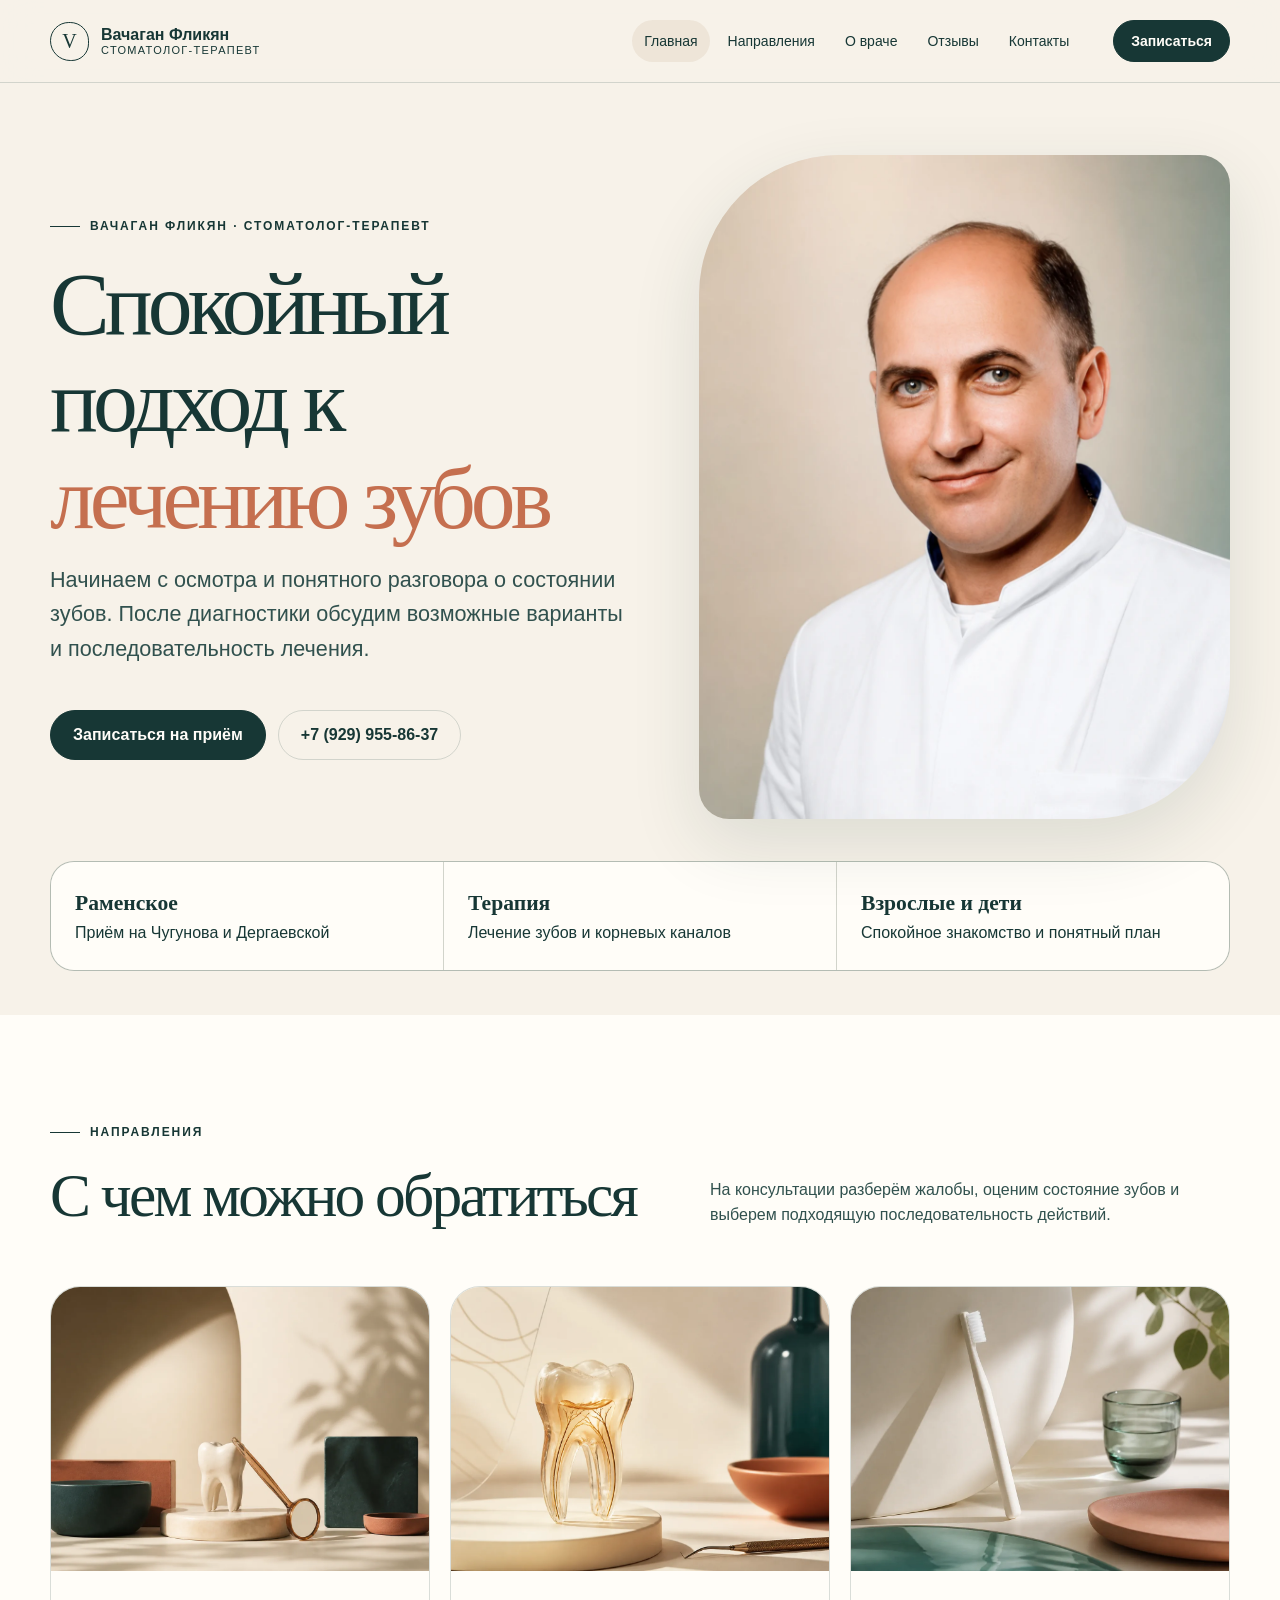
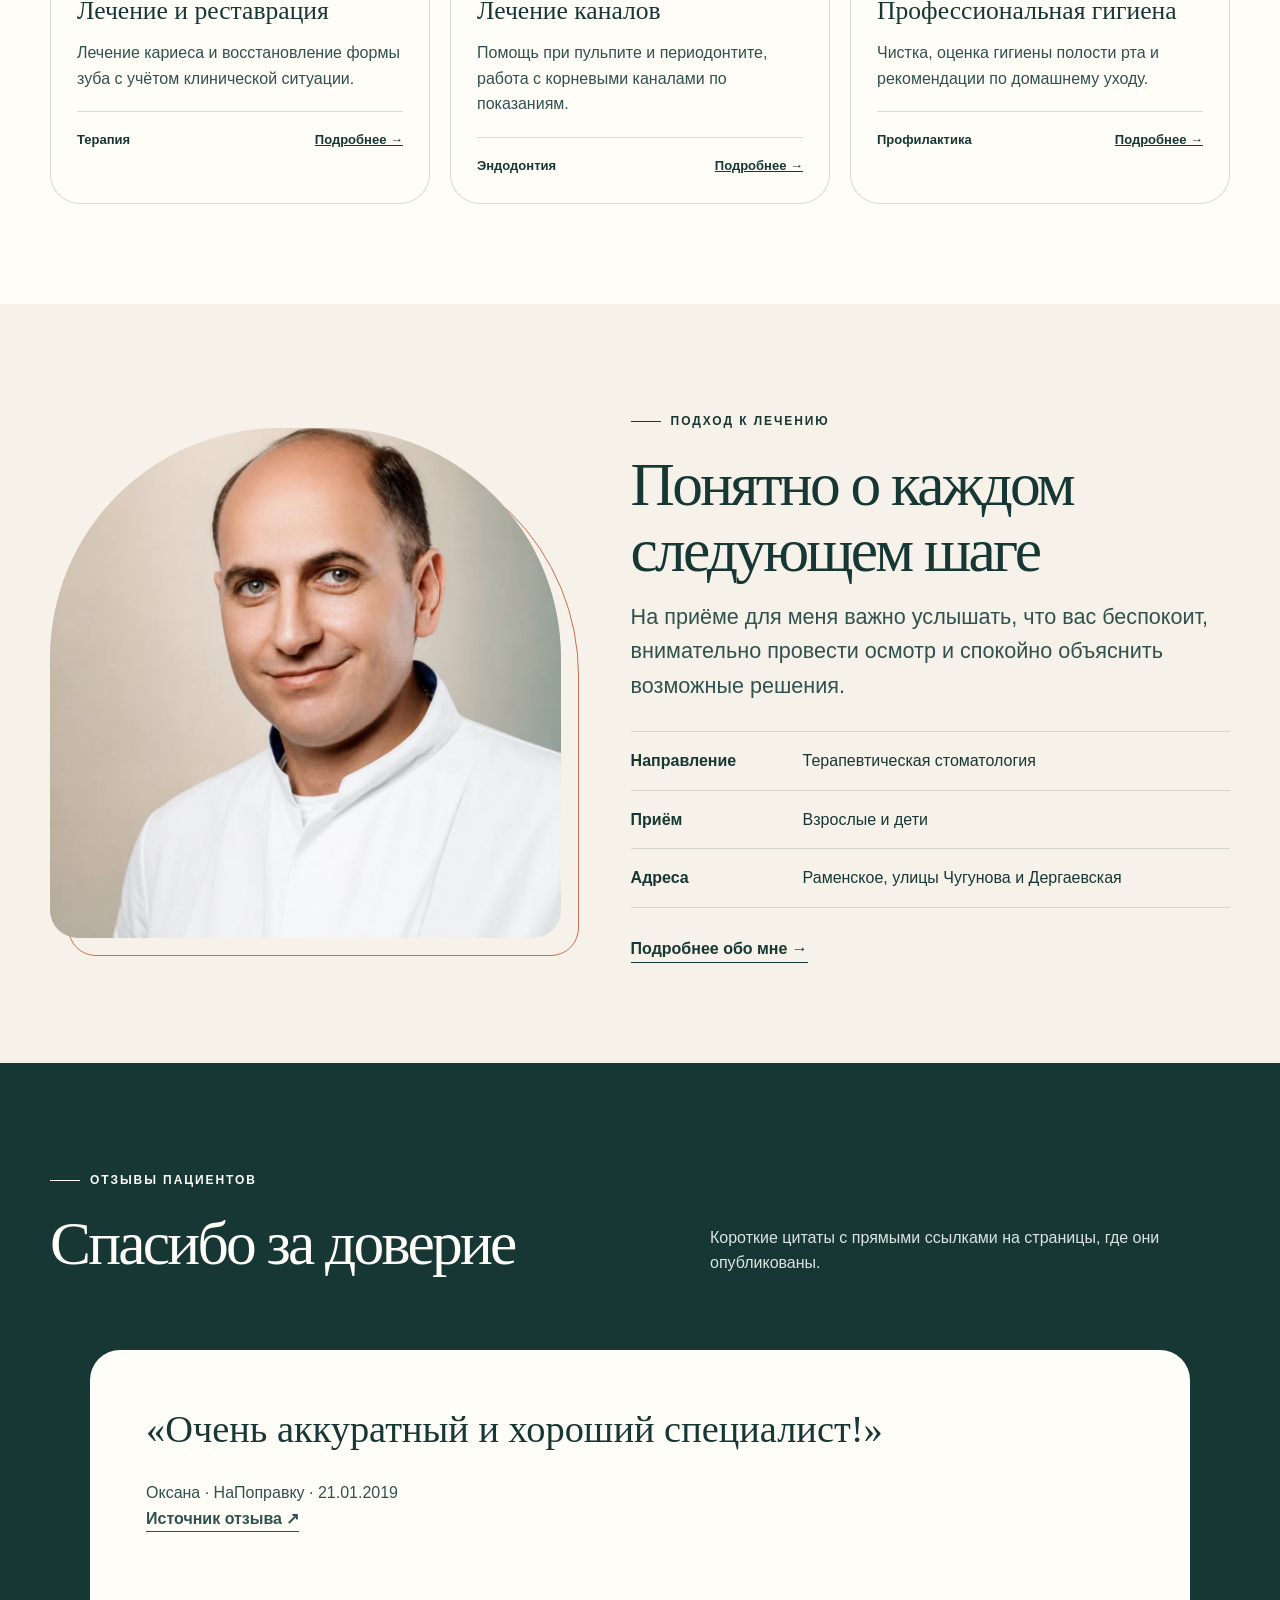
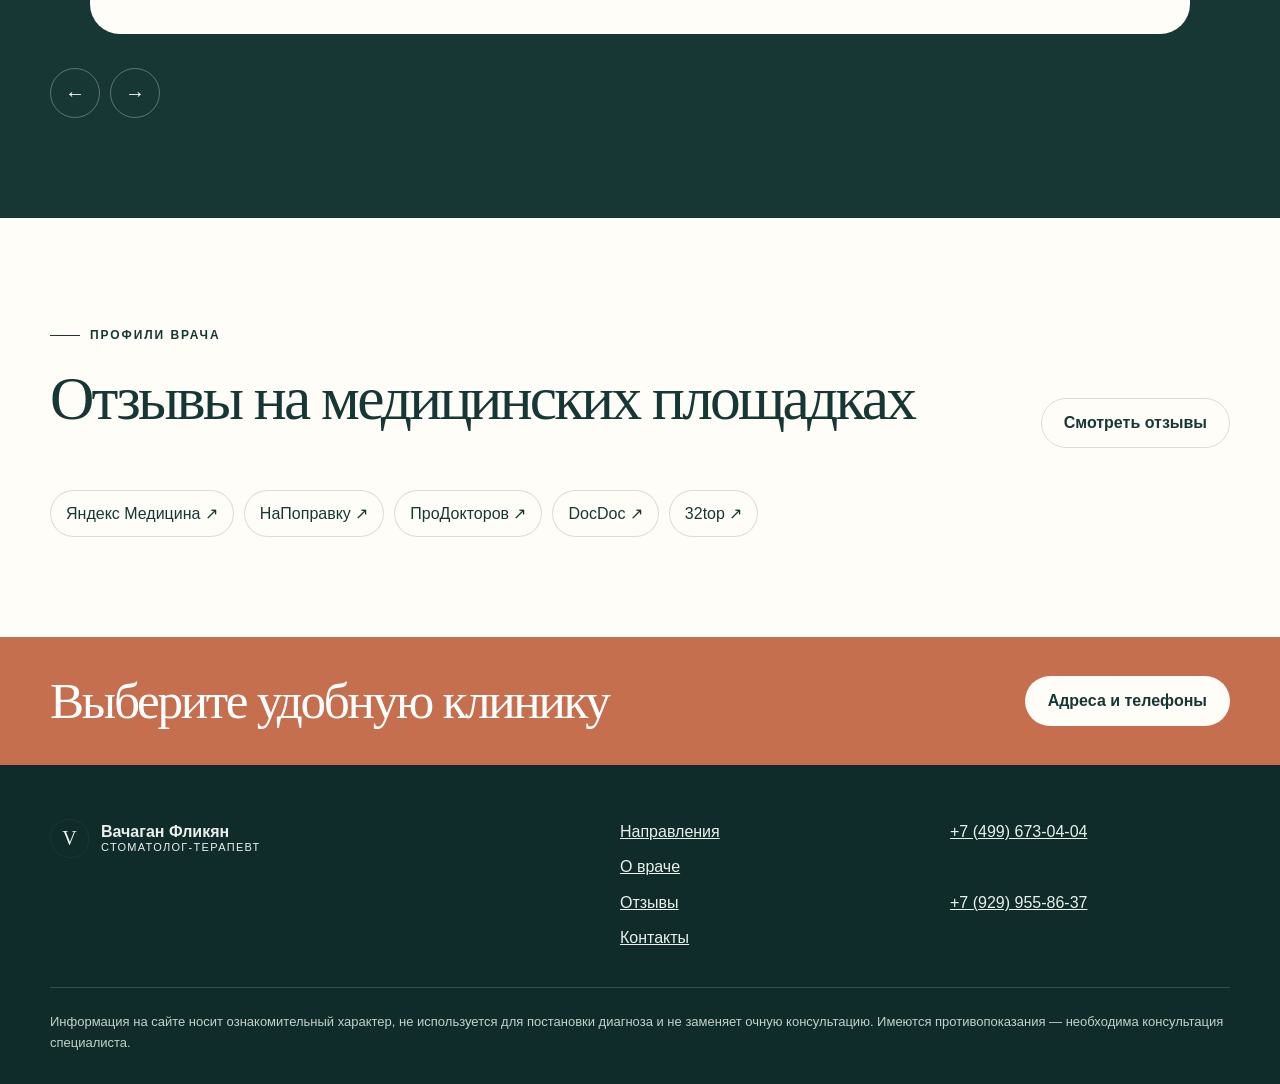
==== index.html @ 7fadbb1b "Add files via upload" ====
<!doctype html>
<html lang="ru">
<head>
  <meta charset="utf-8">
  <meta name="viewport" content="width=device-width,initial-scale=1">
  <meta name="description" content="Стоматолог-терапевт Вачаган Ваганович Фликян. Лечение зубов взрослых и детей в Раменском.">
  <title>Вачаган Фликян — стоматолог-терапевт</title>
  <link rel="stylesheet" href="assets/css/styles.css">
</head>
<body>
<a class="skip-link" href="#main">К содержанию</a>
<header class="site-header"><div class="container nav-wrap"><a class="brand" href="index.html"><span class="brand-mark">V</span><span class="brand-text">Вачаган Фликян<small>стоматолог-терапевт</small></span></a><button class="menu-toggle" aria-label="Открыть меню" aria-expanded="false">☰</button><nav class="site-nav" aria-label="Основная навигация"><a aria-current="page" href="index.html">Главная</a><a href="services.html">Направления</a><a href="about.html">О враче</a><a href="reviews.html">Отзывы</a><a href="contacts.html">Контакты</a></nav><a class="button button--small header-cta" href="contacts.html">Записаться</a></div></header>
<main id="main">
  <section class="hero"><div class="container">
    <div class="hero-grid">
      <div class="hero-copy">
        <span class="eyebrow">Вачаган Фликян · стоматолог-терапевт</span>
        <h1>Спокойный подход к <span>лечению зубов</span></h1>
        <p class="lead">Начинаем с осмотра и понятного разговора о состоянии зубов. После диагностики обсудим возможные варианты и последовательность лечения.</p>
        <div class="actions"><a class="button" href="contacts.html">Записаться на приём</a><a class="button button--ghost" href="tel:+79299558637">+7 (929) 955-86-37</a></div>
      </div>
      <figure class="hero-visual hero-visual--portrait"><img src="assets/images/vachagan-hero-v2.webp" alt="Вачаган Ваганович Фликян" width="1200" height="1500"></figure>
    </div>
    <div class="trust-strip"><div class="trust-item"><b>Раменское</b>Приём на Чугунова и Дергаевской</div><div class="trust-item"><b>Терапия</b>Лечение зубов и корневых каналов</div><div class="trust-item"><b>Взрослые и дети</b>Спокойное знакомство и понятный план</div></div>
  </div></section>
  <section class="section section--white"><div class="container">
    <div class="section-head reveal"><div><span class="eyebrow">Направления</span><h2>С чем можно обратиться</h2></div><p>На консультации разберём жалобы, оценим состояние зубов и выберем подходящую последовательность действий.</p></div>
    <div class="cards">
      <article class="service-card reveal"><img src="assets/images/restoration.webp" alt="Терапевтическая стоматология"><div class="service-body"><h3>Лечение и реставрация</h3><p>Лечение кариеса и восстановление формы зуба с учётом клинической ситуации.</p><div class="service-meta"><span>Терапия</span><a href="services.html">Подробнее →</a></div></div></article>
      <article class="service-card reveal"><img src="assets/images/endodontics.webp" alt="Лечение корневых каналов"><div class="service-body"><h3>Лечение каналов</h3><p>Помощь при пульпите и периодонтите, работа с корневыми каналами по показаниям.</p><div class="service-meta"><span>Эндодонтия</span><a href="services.html">Подробнее →</a></div></div></article>
      <article class="service-card reveal"><img src="assets/images/hygiene.webp" alt="Профессиональная гигиена"><div class="service-body"><h3>Профессиональная гигиена</h3><p>Чистка, оценка гигиены полости рта и рекомендации по домашнему уходу.</p><div class="service-meta"><span>Профилактика</span><a href="services.html">Подробнее →</a></div></div></article>
    </div>
  </div></section>
  <section class="section"><div class="container split">
    <div class="portrait reveal"><img src="assets/images/vachagan-hero-v2.webp" alt="Вачаган Ваганович Фликян"></div>
    <div class="reveal"><span class="eyebrow">Подход к лечению</span><h2>Понятно о каждом следующем шаге</h2><p class="lead">На приёме для меня важно услышать, что вас беспокоит, внимательно провести осмотр и спокойно объяснить возможные решения.</p><div class="fact-list"><div class="fact"><strong>Направление</strong><span>Терапевтическая стоматология</span></div><div class="fact"><strong>Приём</strong><span>Взрослые и дети</span></div><div class="fact"><strong>Адреса</strong><span>Раменское, улицы Чугунова и Дергаевская</span></div></div><a class="source-link" href="about.html">Подробнее обо мне →</a></div>
  </div></section>
  <section class="section section--dark"><div class="container">
    <div class="section-head"><div><span class="eyebrow">Отзывы пациентов</span><h2>Спасибо за доверие</h2></div><p>Короткие цитаты с прямыми ссылками на страницы, где они опубликованы.</p></div>
    <div class="review-shell" tabindex="0" aria-label="Карусель отзывов"><div class="review-track">
      <blockquote class="review-card is-active"><p class="quote">«Очень аккуратный и хороший специалист!»</p><footer>Оксана · НаПоправку · 21.01.2019<br><a class="source-link" href="https://napopravku.ru/moskva/doctor-profile/flikan-vacagan-vaganovic/#reviews" target="_blank" rel="noopener">Источник отзыва ↗</a></footer></blockquote>
      <blockquote class="review-card"><p class="quote">«Очень располагает к себе детей, делает на совесть!»</p><footer>Оксана · НаПоправку · 09.03.2021<br><a class="source-link" href="https://napopravku.ru/moskva/doctor-profile/flikan-vacagan-vaganovic/#reviews" target="_blank" rel="noopener">Источник отзыва ↗</a></footer></blockquote>
      <blockquote class="review-card"><p class="quote">«Не первый раз делаю у него чистку и гигиену ротовой полости»</p><footer>Даниил Л. · Яндекс · 22.04.2023<br><a class="source-link" href="https://yandex.ru/medicine/doctor/flikyan_vachagan_lfNmmLociJ0jN#reviews" target="_blank" rel="noopener">Источник отзыва ↗</a></footer></blockquote>
    </div><div class="review-controls"><button class="icon-button" data-prev aria-label="Предыдущий отзыв">←</button><button class="icon-button" data-next aria-label="Следующий отзыв">→</button></div></div>
  </div></section>
  <section class="section section--white"><div class="container"><div class="section-head"><div><span class="eyebrow">Профили врача</span><h2>Отзывы на медицинских площадках</h2></div><a class="button button--ghost" href="reviews.html">Смотреть отзывы</a></div><div class="profile-cloud"><a href="https://yandex.ru/medicine/doctor/flikyan_vachagan_lfNmmLociJ0jN" target="_blank" rel="noopener">Яндекс Медицина ↗</a><a href="https://napopravku.ru/moskva/doctor-profile/flikan-vacagan-vaganovic/" target="_blank" rel="noopener">НаПоправку ↗</a><a href="https://prodoctorov.ru/ramenskoe/vrach/657264-flikyan/" target="_blank" rel="noopener">ПроДокторов ↗</a><a href="https://docdoc.ru/doctor/Flikyan_Vachagan" target="_blank" rel="noopener">DocDoc ↗</a><a href="https://www.32top.ru/dr/123957-flikyan-vachagan-vaganovich/" target="_blank" rel="noopener">32top ↗</a></div></div></section>
</main>
<section class="cta-band"><div class="container"><h2>Выберите удобную клинику</h2><a class="button button--light" href="contacts.html">Адреса и телефоны</a></div></section>
<footer class="footer"><div class="container"><div class="footer-grid"><div><a class="brand" href="index.html"><span class="brand-mark">V</span><span class="brand-text">Вачаган Фликян<small>стоматолог-терапевт</small></span></a></div><nav aria-label="Разделы"><a href="services.html">Направления</a><a href="about.html">О враче</a><a href="reviews.html">Отзывы</a><a href="contacts.html">Контакты</a></nav><nav aria-label="Контакты"><a href="tel:+74996730404">+7 (499) 673-04-04</a><a href="tel:+79299558637">+7 (929) 955-86-37</a></nav></div><div class="footer-note">Информация на сайте носит ознакомительный характер, не используется для постановки диагноза и не заменяет очную консультацию. Имеются противопоказания — необходима консультация специалиста.</div></div></footer>
<a class="button mobile-call" href="tel:+79299558637">Позвонить в клинику</a><script src="assets/js/main.js"></script>
</body></html>
---- assets/css/styles.css ----
:root{--ink:#173735;--ink-2:#31514e;--paper:#f7f2e9;--paper-2:#eee5d8;--white:#fffdf8;--terracotta:#c56f4f;--amber:#d5a46c;--sage:#8aa49b;--line:rgba(23,55,53,.16);--shadow:0 24px 70px rgba(23,55,53,.12);--radius:30px;--max:1180px}
*{box-sizing:border-box}html{scroll-behavior:smooth}body{margin:0;color:var(--ink);background:var(--paper);font-family:"Segoe UI",Arial,sans-serif;line-height:1.6;overflow-x:hidden}img{display:block;max-width:100%}a{color:inherit}button,input{font:inherit}p{margin:0 0 1rem}h1,h2,h3{margin:0 0 1rem;font-family:Georgia,"Times New Roman",serif;font-weight:500;line-height:1.08}h1{font-size:clamp(3rem,7vw,6.8rem);letter-spacing:-.055em}h2{font-size:clamp(2.2rem,4.8vw,4.6rem);letter-spacing:-.045em}h3{font-size:clamp(1.35rem,2vw,1.9rem)}.container{width:min(calc(100% - 40px),var(--max));margin-inline:auto}.skip-link{position:fixed;left:12px;top:-100px;z-index:999;background:var(--ink);color:white;padding:12px 18px;border-radius:10px}.skip-link:focus{top:12px}.site-header{position:sticky;top:0;z-index:50;background:rgba(247,242,233,.9);backdrop-filter:blur(18px);border-bottom:1px solid var(--line)}.nav-wrap{height:82px;display:flex;align-items:center;gap:24px}.brand{display:flex;align-items:center;gap:12px;text-decoration:none;white-space:nowrap}.brand-mark{width:39px;height:39px;border:1px solid var(--ink);border-radius:50% 50% 46% 54%;display:grid;place-items:center;font-family:Georgia,serif;font-size:20px}.brand-text{font-weight:700;line-height:1.12}.brand-text small{display:block;font-size:11px;font-weight:500;letter-spacing:.12em;text-transform:uppercase}.site-nav{margin-left:auto;display:flex;align-items:center;gap:6px}.site-nav a{padding:10px 12px;text-decoration:none;border-radius:999px;font-size:14px}.site-nav a:hover,.site-nav a[aria-current="page"]{background:var(--paper-2)}.header-cta{margin-left:8px}.menu-toggle{display:none;margin-left:auto;border:1px solid var(--line);background:var(--white);width:48px;height:48px;border-radius:50%;cursor:pointer}.button{display:inline-flex;align-items:center;justify-content:center;gap:9px;min-height:50px;padding:0 22px;border-radius:999px;background:var(--ink);border:1px solid var(--ink);color:var(--white);font-weight:700;text-decoration:none;transition:transform .2s,background .2s}.button:hover{transform:translateY(-2px);background:#254c48}.button--light{background:var(--white);color:var(--ink);border-color:transparent}.button--ghost{background:transparent;color:var(--ink);border-color:var(--line)}.button--small{min-height:42px;padding:0 17px;font-size:14px}:focus-visible{outline:3px solid var(--amber);outline-offset:4px}.eyebrow{display:inline-flex;align-items:center;gap:10px;text-transform:uppercase;letter-spacing:.16em;font-size:12px;font-weight:800;margin-bottom:20px}.eyebrow:before{content:"";width:30px;height:1px;background:currentColor}.hero{padding:72px 0 44px}.hero-grid{display:grid;grid-template-columns:1.1fr .9fr;align-items:stretch;min-height:650px}.hero-copy{position:relative;z-index:2;padding:54px 60px 50px 0;display:flex;flex-direction:column;justify-content:center}.hero-copy h1 span{color:var(--terracotta)}.lead{font-size:clamp(1.08rem,1.8vw,1.35rem);max-width:650px;color:var(--ink-2)}.actions{display:flex;gap:12px;flex-wrap:wrap;margin-top:28px}.hero-visual{position:relative;border-radius:140px 30px 140px 30px;overflow:hidden;background:var(--paper-2);box-shadow:var(--shadow)}.hero-visual img{width:100%;height:100%;object-fit:cover;object-position:center 28%}.hero-note{position:absolute;left:-42px;bottom:34px;max-width:260px;background:var(--white);padding:20px 22px;border-radius:22px;box-shadow:var(--shadow)}.hero-note strong{display:block;font-family:Georgia,serif;font-size:1.35rem}.trust-strip{display:grid;grid-template-columns:repeat(3,1fr);gap:1px;background:var(--line);border:1px solid var(--line);border-radius:24px;overflow:hidden;margin-top:42px}.trust-item{background:var(--white);padding:24px}.trust-item b{display:block;font-family:Georgia,serif;font-size:1.35rem}.section{padding:100px 0}.section--white{background:var(--white)}.section--dark{background:var(--ink);color:var(--white)}.section-head{display:flex;justify-content:space-between;align-items:end;gap:40px;margin-bottom:42px}.section-head p{max-width:520px;color:var(--ink-2)}.section--dark .section-head p{color:#dbe4df}.cards{display:grid;grid-template-columns:repeat(3,1fr);gap:20px}.service-card{background:var(--white);border:1px solid var(--line);border-radius:var(--radius);overflow:hidden;min-width:0}.service-card img{width:100%;aspect-ratio:4/3;object-fit:cover}.service-body{padding:26px}.service-body p{color:var(--ink-2)}.service-meta{display:flex;justify-content:space-between;align-items:center;margin-top:20px;padding-top:18px;border-top:1px solid var(--line);font-size:13px;font-weight:700}.split{display:grid;grid-template-columns:.92fr 1.08fr;gap:70px;align-items:center}.portrait{position:relative}.portrait img{width:100%;aspect-ratio:1/1;object-fit:cover;border-radius:45% 45% 28px 28px;filter:saturate(.86)}.portrait:after{content:"";position:absolute;inset:18px -18px -18px 18px;border:1px solid var(--terracotta);border-radius:45% 45% 28px 28px;z-index:-1}.fact-list{display:grid;gap:0;margin:28px 0}.fact{display:grid;grid-template-columns:150px 1fr;gap:22px;padding:16px 0;border-top:1px solid var(--line)}.fact:last-child{border-bottom:1px solid var(--line)}.quote{font-family:Georgia,serif;font-size:clamp(1.55rem,3vw,2.8rem);line-height:1.2}.source-link{display:inline-flex;gap:8px;align-items:center;font-weight:700;text-decoration:none;border-bottom:1px solid currentColor}.review-shell{position:relative}.review-track{display:grid}.review-card{grid-area:1/1;background:var(--white);color:var(--ink);border-radius:var(--radius);padding:clamp(28px,5vw,56px);opacity:0;pointer-events:none;transform:translateX(18px);transition:.35s}.review-card.is-active{opacity:1;pointer-events:auto;transform:none}.review-card footer{margin-top:28px;color:var(--ink-2)}.review-controls{display:flex;gap:10px;margin-top:18px}.icon-button{width:50px;height:50px;border-radius:50%;border:1px solid rgba(255,255,255,.3);background:transparent;color:white;cursor:pointer;font-size:20px}.profile-cloud{display:flex;flex-wrap:wrap;gap:10px}.profile-cloud a{padding:10px 15px;border:1px solid var(--line);border-radius:999px;text-decoration:none;background:var(--white)}.cta-band{padding:36px 0;background:var(--terracotta);color:white}.cta-band .container{display:flex;align-items:center;justify-content:space-between;gap:32px}.cta-band h2{font-size:clamp(2rem,4vw,3.8rem);margin:0}.page-hero{padding:90px 0 60px}.page-hero p{max-width:720px}.filter-bar{display:flex;flex-wrap:wrap;gap:10px;margin-bottom:34px}.filter{border:1px solid var(--line);background:var(--white);padding:11px 17px;border-radius:999px;cursor:pointer;font-weight:700}.filter[aria-pressed="true"]{background:var(--ink);color:white}.service-card[hidden]{display:none}.timeline{display:grid;gap:0}.timeline-item{display:grid;grid-template-columns:140px 1fr;gap:40px;padding:25px 0;border-top:1px solid var(--line)}.timeline-item time{font-family:Georgia,serif;font-size:1.45rem}.notice{padding:22px;border:1px solid var(--line);border-radius:20px;background:rgba(213,164,108,.12)}.rating-grid{display:grid;grid-template-columns:repeat(3,1fr);gap:18px}.rating-card{border:1px solid var(--line);border-radius:24px;padding:26px;background:var(--white)}.rating-card strong{font-family:Georgia,serif;font-size:2rem;display:block}.place-grid{display:grid;grid-template-columns:repeat(2,1fr);gap:22px}.place-card{border-radius:var(--radius);padding:34px;background:var(--white);border:1px solid var(--line)}.place-card address{font-style:normal;font-size:1.15rem}.place-actions{display:flex;gap:10px;flex-wrap:wrap;margin-top:25px}.map-link{display:block;margin-top:18px;padding:22px;border-radius:18px;background:var(--paper-2);text-decoration:none;font-weight:700}.footer{padding:54px 0 30px;background:#102c2a;color:#eaf0ec}.footer-grid{display:grid;grid-template-columns:1.3fr .7fr .7fr;gap:50px}.footer a{color:inherit}.footer nav{display:grid;gap:10px}.footer-note{margin-top:36px;padding-top:24px;border-top:1px solid rgba(255,255,255,.16);font-size:13px;color:#c4d0cb}.muted{color:var(--ink-2)}.tiny{font-size:13px}.mobile-call{display:none;position:fixed;z-index:45;left:16px;right:16px;bottom:14px}.reveal{opacity:0;transform:translateY(20px);transition:.6s}.reveal.is-visible{opacity:1;transform:none}
@media(max-width:900px){.site-nav{position:fixed;inset:82px 0 auto 0;background:var(--paper);padding:20px;display:none;flex-direction:column;align-items:stretch;border-bottom:1px solid var(--line)}.site-nav.is-open{display:flex}.site-nav a{font-size:18px;padding:13px}.header-cta{display:none}.menu-toggle{display:grid;place-items:center}.hero-grid,.split{grid-template-columns:1fr}.hero-copy{padding:25px 0 40px}.hero-visual{min-height:520px}.hero-note{left:20px}.cards{grid-template-columns:repeat(2,1fr)}.section-head{align-items:start;flex-direction:column}.rating-grid{grid-template-columns:1fr}.footer-grid{grid-template-columns:1fr 1fr}.footer-grid>div:first-child{grid-column:1/-1}.place-grid{grid-template-columns:1fr}}
@media(max-width:620px){.container{width:min(calc(100% - 28px),var(--max))}.nav-wrap{height:70px}.site-nav{inset:70px 0 auto 0}.brand-text small{display:none}.hero{padding-top:34px}.hero-grid{min-height:0}.hero-visual{min-height:410px;border-radius:90px 20px 90px 20px}.hero-note{left:12px;right:12px;bottom:12px;max-width:none}.trust-strip{grid-template-columns:1fr}.cards{grid-template-columns:1fr}.section{padding:74px 0}.fact,.timeline-item{grid-template-columns:1fr;gap:6px}.portrait:after{inset:10px 0 -10px 10px}.cta-band .container{align-items:flex-start;flex-direction:column}.footer-grid{grid-template-columns:1fr}.mobile-call{display:flex}.footer{padding-bottom:100px}.actions .button{width:100%}.place-actions .button{width:100%}}
@media(prefers-reduced-motion:reduce){html{scroll-behavior:auto}*,*:before,*:after{animation:none!important;transition:none!important}.reveal{opacity:1;transform:none}}
.hero-note{left:28px;bottom:28px}
@media(max-width:900px){.hero-note{left:20px}}
@media(max-width:620px){.hero-note{left:12px;bottom:12px}}
.hero-visual{margin:0}
.hero-visual--portrait img{object-position:center top}
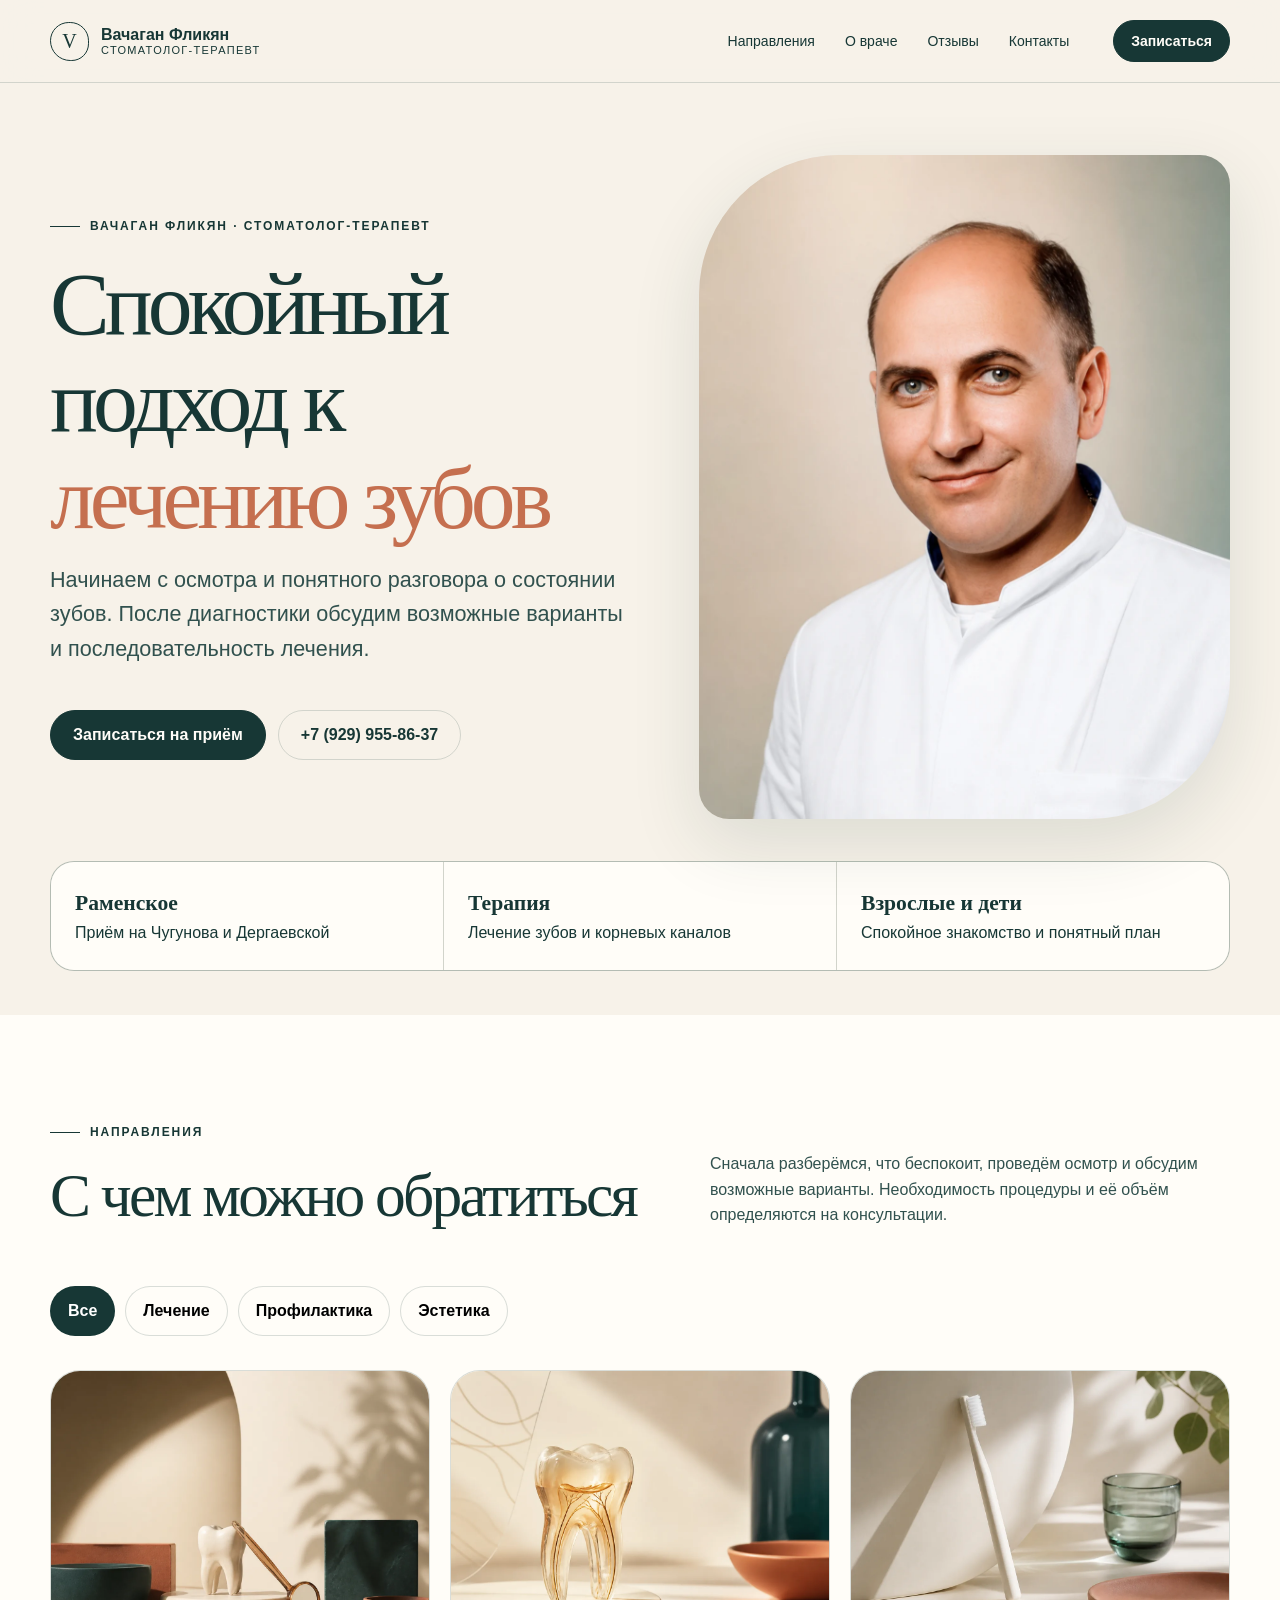
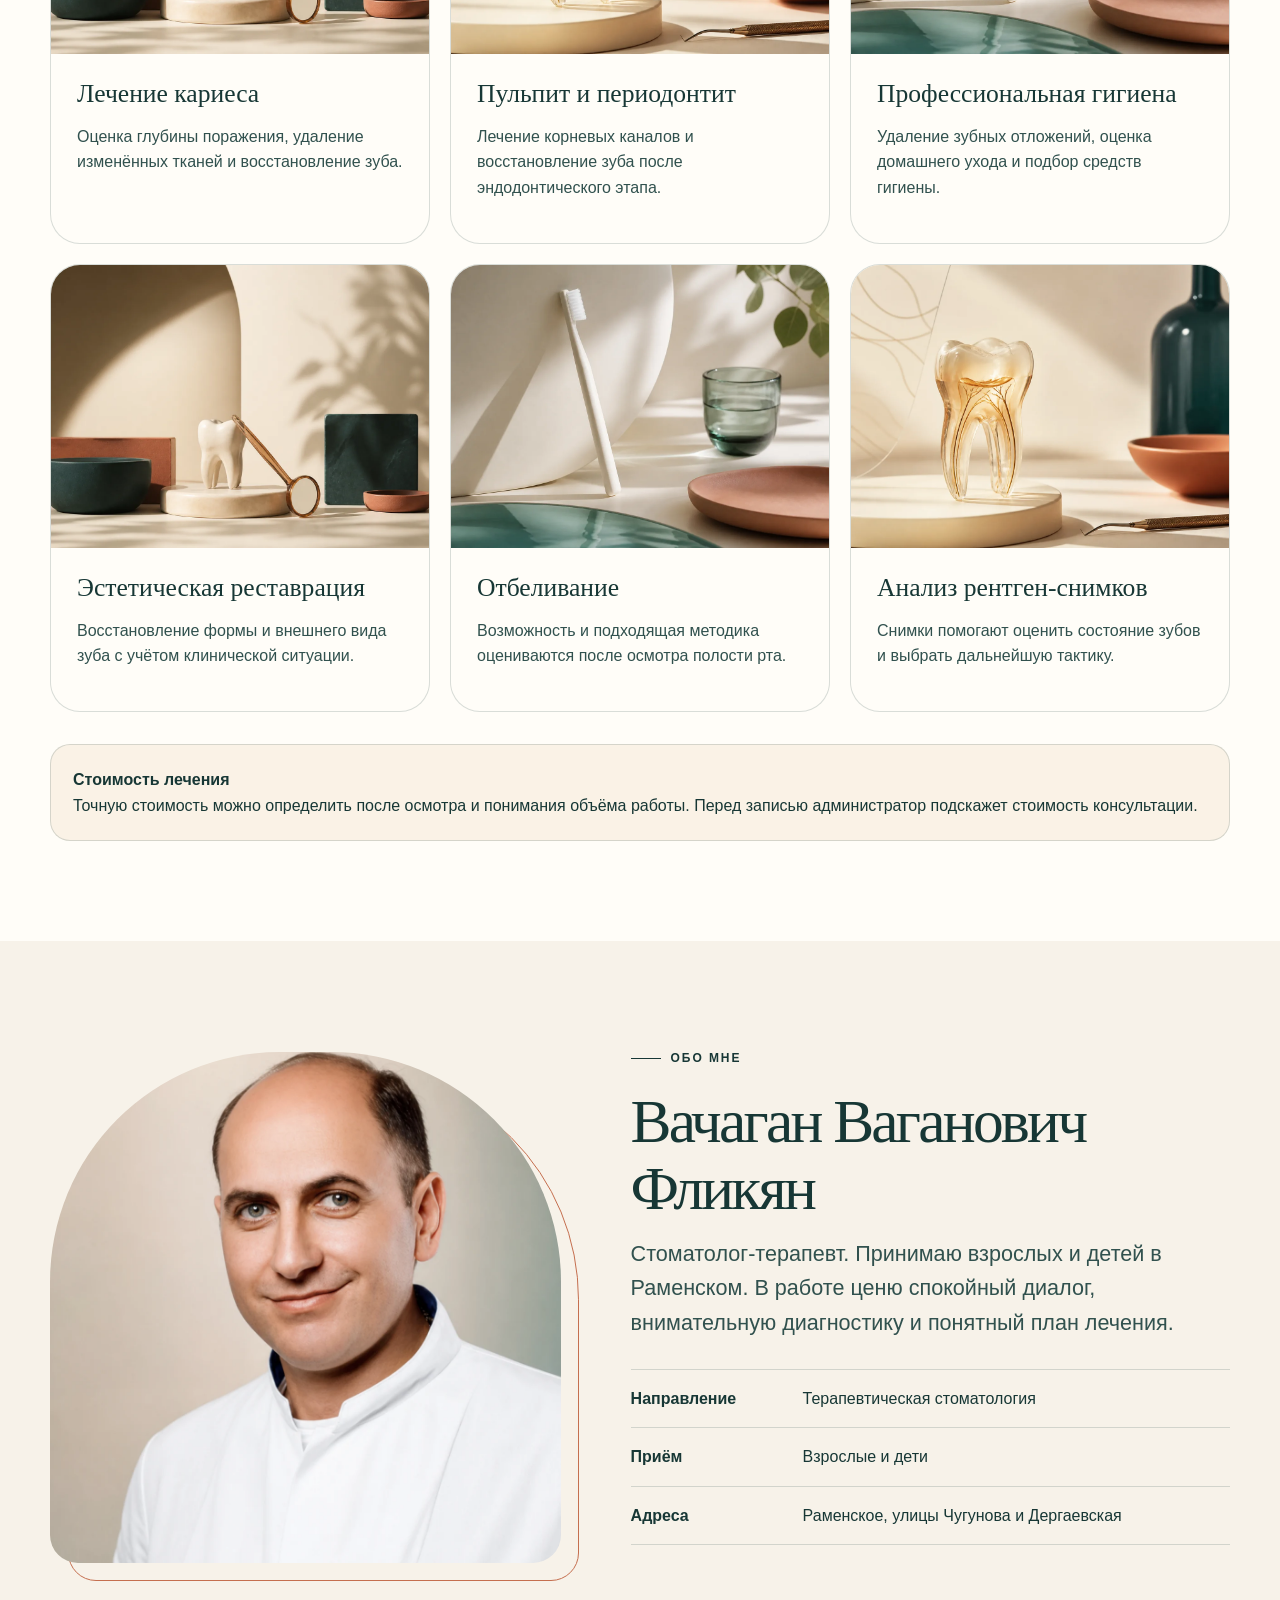
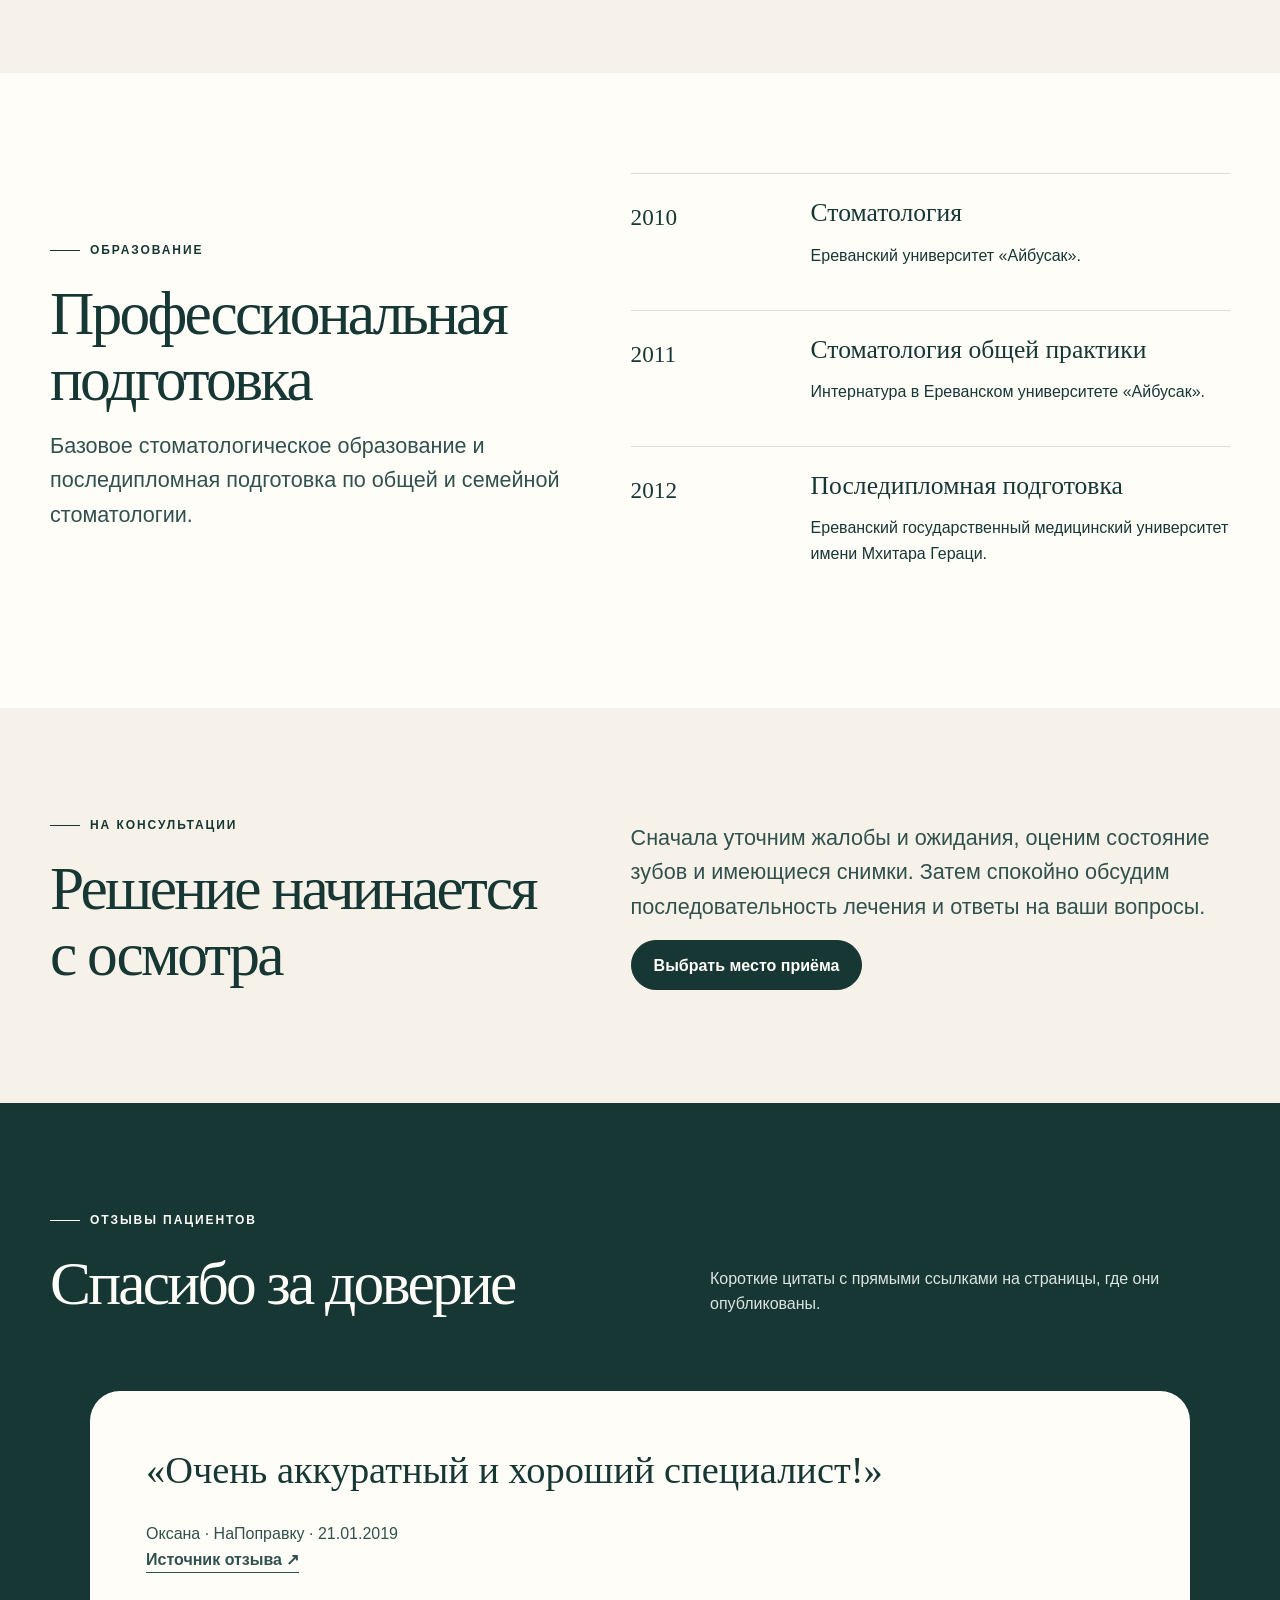
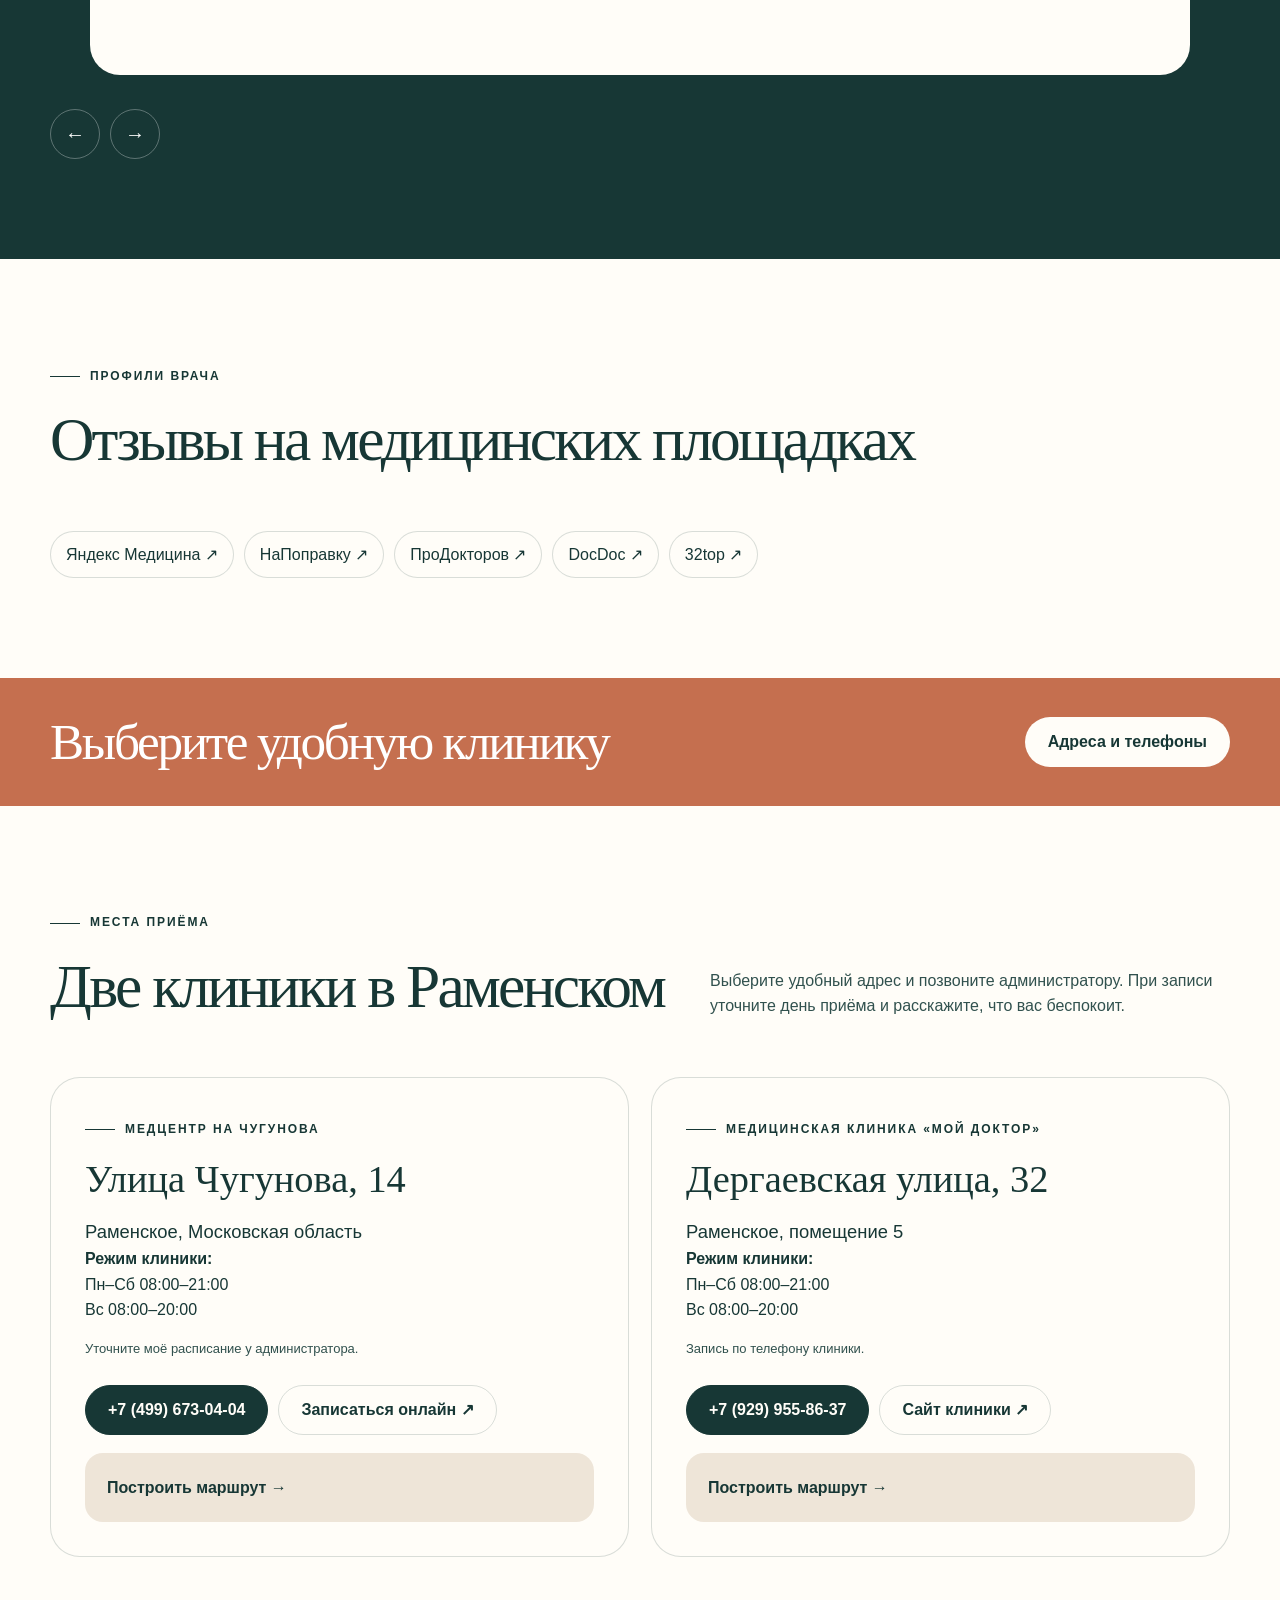
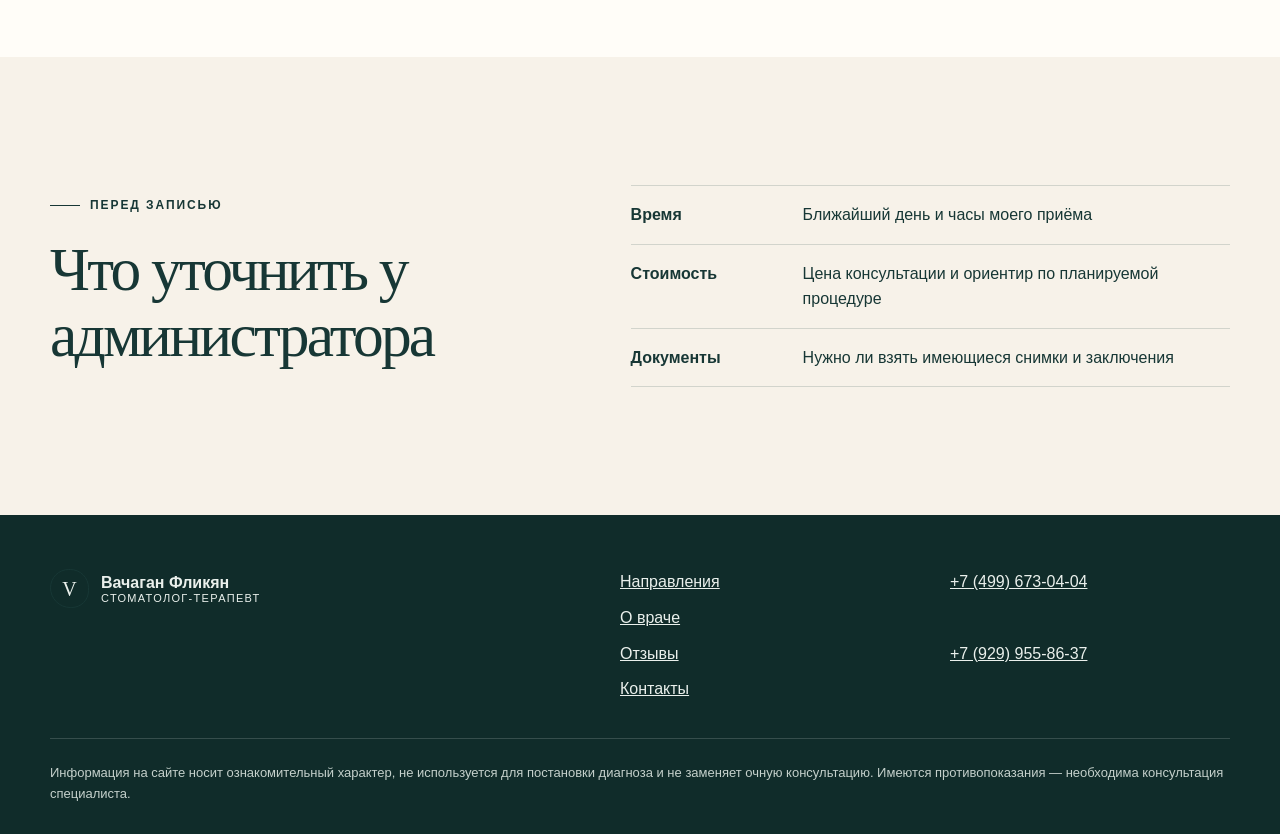
==== commit f07efce2: "Объединить сайт в одну страницу с якорной навигацией Направления, о враче, отзывы и контакты перенес" ====
--- a/index.html
+++ b/index.html
@@ -3,13 +3,13 @@
 <head>
   <meta charset="utf-8">
   <meta name="viewport" content="width=device-width,initial-scale=1">
-  <meta name="description" content="Стоматолог-терапевт Вачаган Ваганович Фликян. Лечение зубов взрослых и детей в Раменском.">
+  <meta name="description" content="Стоматолог-терапевт Вачаган Ваганович Фликян. Лечение зубов взрослых и детей в Раменском: направления, образование, отзывы и контакты клиник на одной странице.">
   <title>Вачаган Фликян — стоматолог-терапевт</title>
   <link rel="stylesheet" href="assets/css/styles.css">
 </head>
 <body>
 <a class="skip-link" href="#main">К содержанию</a>
-<header class="site-header"><div class="container nav-wrap"><a class="brand" href="index.html"><span class="brand-mark">V</span><span class="brand-text">Вачаган Фликян<small>стоматолог-терапевт</small></span></a><button class="menu-toggle" aria-label="Открыть меню" aria-expanded="false">☰</button><nav class="site-nav" aria-label="Основная навигация"><a aria-current="page" href="index.html">Главная</a><a href="services.html">Направления</a><a href="about.html">О враче</a><a href="reviews.html">Отзывы</a><a href="contacts.html">Контакты</a></nav><a class="button button--small header-cta" href="contacts.html">Записаться</a></div></header>
+<header class="site-header"><div class="container nav-wrap"><a class="brand" href="#"><span class="brand-mark">V</span><span class="brand-text">Вачаган Фликян<small>стоматолог-терапевт</small></span></a><button class="menu-toggle" aria-label="Открыть меню" aria-expanded="false">☰</button><nav class="site-nav" aria-label="Основная навигация"><a href="#napravleniya">Направления</a><a href="#o-vrache">О враче</a><a href="#otzyvy">Отзывы</a><a href="#kontakty">Контакты</a></nav><a class="button button--small header-cta" href="#kontakty">Записаться</a></div></header>
 <main id="main">
   <section class="hero"><div class="container">
     <div class="hero-grid">
@@ -17,25 +17,38 @@
         <span class="eyebrow">Вачаган Фликян · стоматолог-терапевт</span>
         <h1>Спокойный подход к <span>лечению зубов</span></h1>
         <p class="lead">Начинаем с осмотра и понятного разговора о состоянии зубов. После диагностики обсудим возможные варианты и последовательность лечения.</p>
-        <div class="actions"><a class="button" href="contacts.html">Записаться на приём</a><a class="button button--ghost" href="tel:+79299558637">+7 (929) 955-86-37</a></div>
+        <div class="actions"><a class="button" href="#kontakty">Записаться на приём</a><a class="button button--ghost" href="tel:+79299558637">+7 (929) 955-86-37</a></div>
       </div>
       <figure class="hero-visual hero-visual--portrait"><img src="assets/images/vachagan-hero-v2.webp" alt="Вачаган Ваганович Фликян" width="1200" height="1500"></figure>
     </div>
     <div class="trust-strip"><div class="trust-item"><b>Раменское</b>Приём на Чугунова и Дергаевской</div><div class="trust-item"><b>Терапия</b>Лечение зубов и корневых каналов</div><div class="trust-item"><b>Взрослые и дети</b>Спокойное знакомство и понятный план</div></div>
   </div></section>
-  <section class="section section--white"><div class="container">
-    <div class="section-head reveal"><div><span class="eyebrow">Направления</span><h2>С чем можно обратиться</h2></div><p>На консультации разберём жалобы, оценим состояние зубов и выберем подходящую последовательность действий.</p></div>
+
+  <section id="napravleniya" class="section section--white"><div class="container">
+    <div class="section-head reveal"><div><span class="eyebrow">Направления</span><h2>С чем можно обратиться</h2></div><p>Сначала разберёмся, что беспокоит, проведём осмотр и обсудим возможные варианты. Необходимость процедуры и её объём определяются на консультации.</p></div>
+    <div class="filter-bar" role="group" aria-label="Фильтр направлений"><button class="filter" data-filter="all" aria-pressed="true">Все</button><button class="filter" data-filter="therapy" aria-pressed="false">Лечение</button><button class="filter" data-filter="prevention" aria-pressed="false">Профилактика</button><button class="filter" data-filter="aesthetic" aria-pressed="false">Эстетика</button></div>
     <div class="cards">
-      <article class="service-card reveal"><img src="assets/images/restoration.webp" alt="Терапевтическая стоматология"><div class="service-body"><h3>Лечение и реставрация</h3><p>Лечение кариеса и восстановление формы зуба с учётом клинической ситуации.</p><div class="service-meta"><span>Терапия</span><a href="services.html">Подробнее →</a></div></div></article>
-      <article class="service-card reveal"><img src="assets/images/endodontics.webp" alt="Лечение корневых каналов"><div class="service-body"><h3>Лечение каналов</h3><p>Помощь при пульпите и периодонтите, работа с корневыми каналами по показаниям.</p><div class="service-meta"><span>Эндодонтия</span><a href="services.html">Подробнее →</a></div></div></article>
-      <article class="service-card reveal"><img src="assets/images/hygiene.webp" alt="Профессиональная гигиена"><div class="service-body"><h3>Профессиональная гигиена</h3><p>Чистка, оценка гигиены полости рта и рекомендации по домашнему уходу.</p><div class="service-meta"><span>Профилактика</span><a href="services.html">Подробнее →</a></div></div></article>
+      <article class="service-card reveal" data-category="therapy"><img src="assets/images/restoration.webp" alt="Лечение кариеса"><div class="service-body"><h3>Лечение кариеса</h3><p>Оценка глубины поражения, удаление изменённых тканей и восстановление зуба.</p></div></article>
+      <article class="service-card reveal" data-category="therapy"><img src="assets/images/endodontics.webp" alt="Эндодонтическое лечение"><div class="service-body"><h3>Пульпит и периодонтит</h3><p>Лечение корневых каналов и восстановление зуба после эндодонтического этапа.</p></div></article>
+      <article class="service-card reveal" data-category="prevention"><img src="assets/images/hygiene.webp" alt="Гигиена полости рта"><div class="service-body"><h3>Профессиональная гигиена</h3><p>Удаление зубных отложений, оценка домашнего ухода и подбор средств гигиены.</p></div></article>
+      <article class="service-card reveal" data-category="aesthetic"><img src="assets/images/restoration.webp" alt="Эстетическая реставрация"><div class="service-body"><h3>Эстетическая реставрация</h3><p>Восстановление формы и внешнего вида зуба с учётом клинической ситуации.</p></div></article>
+      <article class="service-card reveal" data-category="aesthetic"><img src="assets/images/hygiene.webp" alt="Отбеливание зубов"><div class="service-body"><h3>Отбеливание</h3><p>Возможность и подходящая методика оцениваются после осмотра полости рта.</p></div></article>
+      <article class="service-card reveal" data-category="therapy"><img src="assets/images/endodontics.webp" alt="Диагностика зубов"><div class="service-body"><h3>Анализ рентген-снимков</h3><p>Снимки помогают оценить состояние зубов и выбрать дальнейшую тактику.</p></div></article>
     </div>
+    <div class="notice" style="margin-top:32px"><strong>Стоимость лечения</strong><br>Точную стоимость можно определить после осмотра и понимания объёма работы. Перед записью администратор подскажет стоимость консультации.</div>
   </div></section>
-  <section class="section"><div class="container split">
+
+  <section id="o-vrache" class="section"><div class="container split">
     <div class="portrait reveal"><img src="assets/images/vachagan-hero-v2.webp" alt="Вачаган Ваганович Фликян"></div>
-    <div class="reveal"><span class="eyebrow">Подход к лечению</span><h2>Понятно о каждом следующем шаге</h2><p class="lead">На приёме для меня важно услышать, что вас беспокоит, внимательно провести осмотр и спокойно объяснить возможные решения.</p><div class="fact-list"><div class="fact"><strong>Направление</strong><span>Терапевтическая стоматология</span></div><div class="fact"><strong>Приём</strong><span>Взрослые и дети</span></div><div class="fact"><strong>Адреса</strong><span>Раменское, улицы Чугунова и Дергаевская</span></div></div><a class="source-link" href="about.html">Подробнее обо мне →</a></div>
+    <div class="reveal"><span class="eyebrow">Обо мне</span><h2>Вачаган Ваганович Фликян</h2><p class="lead">Стоматолог-терапевт. Принимаю взрослых и детей в Раменском. В работе ценю спокойный диалог, внимательную диагностику и понятный план лечения.</p><div class="fact-list"><div class="fact"><strong>Направление</strong><span>Терапевтическая стоматология</span></div><div class="fact"><strong>Приём</strong><span>Взрослые и дети</span></div><div class="fact"><strong>Адреса</strong><span>Раменское, улицы Чугунова и Дергаевская</span></div></div></div>
   </div></section>
-  <section class="section section--dark"><div class="container">
+  <section class="section section--white"><div class="container split">
+    <div><span class="eyebrow">Образование</span><h2>Профессиональная подготовка</h2><p class="lead">Базовое стоматологическое образование и последипломная подготовка по общей и семейной стоматологии.</p></div>
+    <div class="timeline"><div class="timeline-item"><time>2010</time><div><h3>Стоматология</h3><p>Ереванский университет «Айбусак».</p></div></div><div class="timeline-item"><time>2011</time><div><h3>Стоматология общей практики</h3><p>Интернатура в Ереванском университете «Айбусак».</p></div></div><div class="timeline-item"><time>2012</time><div><h3>Последипломная подготовка</h3><p>Ереванский государственный медицинский университет имени Мхитара Гераци.</p></div></div></div>
+  </div></section>
+  <section class="section"><div class="container split"><div><span class="eyebrow">На консультации</span><h2>Решение начинается с осмотра</h2></div><div><p class="lead">Сначала уточним жалобы и ожидания, оценим состояние зубов и имеющиеся снимки. Затем спокойно обсудим последовательность лечения и ответы на ваши вопросы.</p><a class="button" href="#kontakty">Выбрать место приёма</a></div></div></section>
+
+  <section id="otzyvy" class="section section--dark"><div class="container">
     <div class="section-head"><div><span class="eyebrow">Отзывы пациентов</span><h2>Спасибо за доверие</h2></div><p>Короткие цитаты с прямыми ссылками на страницы, где они опубликованы.</p></div>
     <div class="review-shell" tabindex="0" aria-label="Карусель отзывов"><div class="review-track">
       <blockquote class="review-card is-active"><p class="quote">«Очень аккуратный и хороший специалист!»</p><footer>Оксана · НаПоправку · 21.01.2019<br><a class="source-link" href="https://napopravku.ru/moskva/doctor-profile/flikan-vacagan-vaganovic/#reviews" target="_blank" rel="noopener">Источник отзыва ↗</a></footer></blockquote>
@@ -43,9 +56,19 @@
       <blockquote class="review-card"><p class="quote">«Не первый раз делаю у него чистку и гигиену ротовой полости»</p><footer>Даниил Л. · Яндекс · 22.04.2023<br><a class="source-link" href="https://yandex.ru/medicine/doctor/flikyan_vachagan_lfNmmLociJ0jN#reviews" target="_blank" rel="noopener">Источник отзыва ↗</a></footer></blockquote>
     </div><div class="review-controls"><button class="icon-button" data-prev aria-label="Предыдущий отзыв">←</button><button class="icon-button" data-next aria-label="Следующий отзыв">→</button></div></div>
   </div></section>
-  <section class="section section--white"><div class="container"><div class="section-head"><div><span class="eyebrow">Профили врача</span><h2>Отзывы на медицинских площадках</h2></div><a class="button button--ghost" href="reviews.html">Смотреть отзывы</a></div><div class="profile-cloud"><a href="https://yandex.ru/medicine/doctor/flikyan_vachagan_lfNmmLociJ0jN" target="_blank" rel="noopener">Яндекс Медицина ↗</a><a href="https://napopravku.ru/moskva/doctor-profile/flikan-vacagan-vaganovic/" target="_blank" rel="noopener">НаПоправку ↗</a><a href="https://prodoctorov.ru/ramenskoe/vrach/657264-flikyan/" target="_blank" rel="noopener">ПроДокторов ↗</a><a href="https://docdoc.ru/doctor/Flikyan_Vachagan" target="_blank" rel="noopener">DocDoc ↗</a><a href="https://www.32top.ru/dr/123957-flikyan-vachagan-vaganovich/" target="_blank" rel="noopener">32top ↗</a></div></div></section>
+  <section class="section section--white"><div class="container"><div class="section-head"><div><span class="eyebrow">Профили врача</span><h2>Отзывы на медицинских площадках</h2></div></div><div class="profile-cloud"><a href="https://yandex.ru/medicine/doctor/flikyan_vachagan_lfNmmLociJ0jN" target="_blank" rel="noopener">Яндекс Медицина ↗</a><a href="https://napopravku.ru/moskva/doctor-profile/flikan-vacagan-vaganovic/" target="_blank" rel="noopener">НаПоправку ↗</a><a href="https://prodoctorov.ru/ramenskoe/vrach/657264-flikyan/" target="_blank" rel="noopener">ПроДокторов ↗</a><a href="https://docdoc.ru/doctor/Flikyan_Vachagan" target="_blank" rel="noopener">DocDoc ↗</a><a href="https://www.32top.ru/dr/123957-flikyan-vachagan-vaganovich/" target="_blank" rel="noopener">32top ↗</a></div></div></section>
+
+  <section class="cta-band"><div class="container"><h2>Выберите удобную клинику</h2><a class="button button--light" href="#kontakty">Адреса и телефоны</a></div></section>
+
+  <section id="kontakty" class="section section--white"><div class="container">
+    <div class="section-head"><div><span class="eyebrow">Места приёма</span><h2>Две клиники в Раменском</h2></div><p>Выберите удобный адрес и позвоните администратору. При записи уточните день приёма и расскажите, что вас беспокоит.</p></div>
+    <div class="place-grid">
+      <article class="place-card"><span class="eyebrow">Медцентр на Чугунова</span><h3 style="font-size:clamp(2rem,3vw,3.2rem)">Улица Чугунова, 14</h3><address>Раменское, Московская область</address><p><strong>Режим клиники:</strong><br>Пн–Сб 08:00–21:00<br>Вс 08:00–20:00</p><p class="tiny muted">Уточните моё расписание у администратора.</p><div class="place-actions"><a class="button" href="tel:+74996730404">+7 (499) 673-04-04</a><a class="button button--ghost" href="https://www.rammedcentr.ru/team/%D1%84%D0%BB%D0%B8%D0%BA%D1%8F%D0%BD-%D0%B2%D0%B0%D1%87%D0%B0%D0%B3%D0%B0%D0%BD-%D0%B2%D0%B0%D0%B3%D0%B0%D0%BD%D0%BE%D0%B2%D0%B8%D1%87/" target="_blank" rel="noopener">Записаться онлайн ↗</a></div><a class="map-link" href="https://yandex.ru/maps/?text=%D0%A0%D0%B0%D0%BC%D0%B5%D0%BD%D1%81%D0%BA%D0%BE%D0%B5%2C%20%D1%83%D0%BB.%20%D0%A7%D1%83%D0%B3%D1%83%D0%BD%D0%BE%D0%B2%D0%B0%2C%2014" target="_blank" rel="noopener">Построить маршрут →</a></article>
+      <article class="place-card"><span class="eyebrow">Медицинская клиника «Мой доктор»</span><h3 style="font-size:clamp(2rem,3vw,3.2rem)">Дергаевская улица, 32</h3><address>Раменское, помещение 5</address><p><strong>Режим клиники:</strong><br>Пн–Сб 08:00–21:00<br>Вс 08:00–20:00</p><p class="tiny muted">Запись по телефону клиники.</p><div class="place-actions"><a class="button" href="tel:+79299558637">+7 (929) 955-86-37</a><a class="button button--ghost" href="https://ramdoctor.ru/doctors/" target="_blank" rel="noopener">Сайт клиники ↗</a></div><a class="map-link" href="https://yandex.ru/maps/?text=%D0%A0%D0%B0%D0%BC%D0%B5%D0%BD%D1%81%D0%BA%D0%BE%D0%B5%2C%20%D0%94%D0%B5%D1%80%D0%B3%D0%B0%D0%B5%D0%B2%D1%81%D0%BA%D0%B0%D1%8F%20%D1%83%D0%BB%D0%B8%D1%86%D0%B0%2C%2032" target="_blank" rel="noopener">Построить маршрут →</a></article>
+    </div>
+  </div></section>
+  <section class="section"><div class="container split"><div><span class="eyebrow">Перед записью</span><h2>Что уточнить у администратора</h2></div><div class="fact-list"><div class="fact"><strong>Время</strong><span>Ближайший день и часы моего приёма</span></div><div class="fact"><strong>Стоимость</strong><span>Цена консультации и ориентир по планируемой процедуре</span></div><div class="fact"><strong>Документы</strong><span>Нужно ли взять имеющиеся снимки и заключения</span></div></div></div></section>
 </main>
-<section class="cta-band"><div class="container"><h2>Выберите удобную клинику</h2><a class="button button--light" href="contacts.html">Адреса и телефоны</a></div></section>
-<footer class="footer"><div class="container"><div class="footer-grid"><div><a class="brand" href="index.html"><span class="brand-mark">V</span><span class="brand-text">Вачаган Фликян<small>стоматолог-терапевт</small></span></a></div><nav aria-label="Разделы"><a href="services.html">Направления</a><a href="about.html">О враче</a><a href="reviews.html">Отзывы</a><a href="contacts.html">Контакты</a></nav><nav aria-label="Контакты"><a href="tel:+74996730404">+7 (499) 673-04-04</a><a href="tel:+79299558637">+7 (929) 955-86-37</a></nav></div><div class="footer-note">Информация на сайте носит ознакомительный характер, не используется для постановки диагноза и не заменяет очную консультацию. Имеются противопоказания — необходима консультация специалиста.</div></div></footer>
+<footer class="footer"><div class="container"><div class="footer-grid"><div><a class="brand" href="#"><span class="brand-mark">V</span><span class="brand-text">Вачаган Фликян<small>стоматолог-терапевт</small></span></a></div><nav aria-label="Разделы"><a href="#napravleniya">Направления</a><a href="#o-vrache">О враче</a><a href="#otzyvy">Отзывы</a><a href="#kontakty">Контакты</a></nav><nav aria-label="Контакты"><a href="tel:+74996730404">+7 (499) 673-04-04</a><a href="tel:+79299558637">+7 (929) 955-86-37</a></nav></div><div class="footer-note">Информация на сайте носит ознакомительный характер, не используется для постановки диагноза и не заменяет очную консультацию. Имеются противопоказания — необходима консультация специалиста.</div></div></footer>
 <a class="button mobile-call" href="tel:+79299558637">Позвонить в клинику</a><script src="assets/js/main.js"></script>
 </body></html>
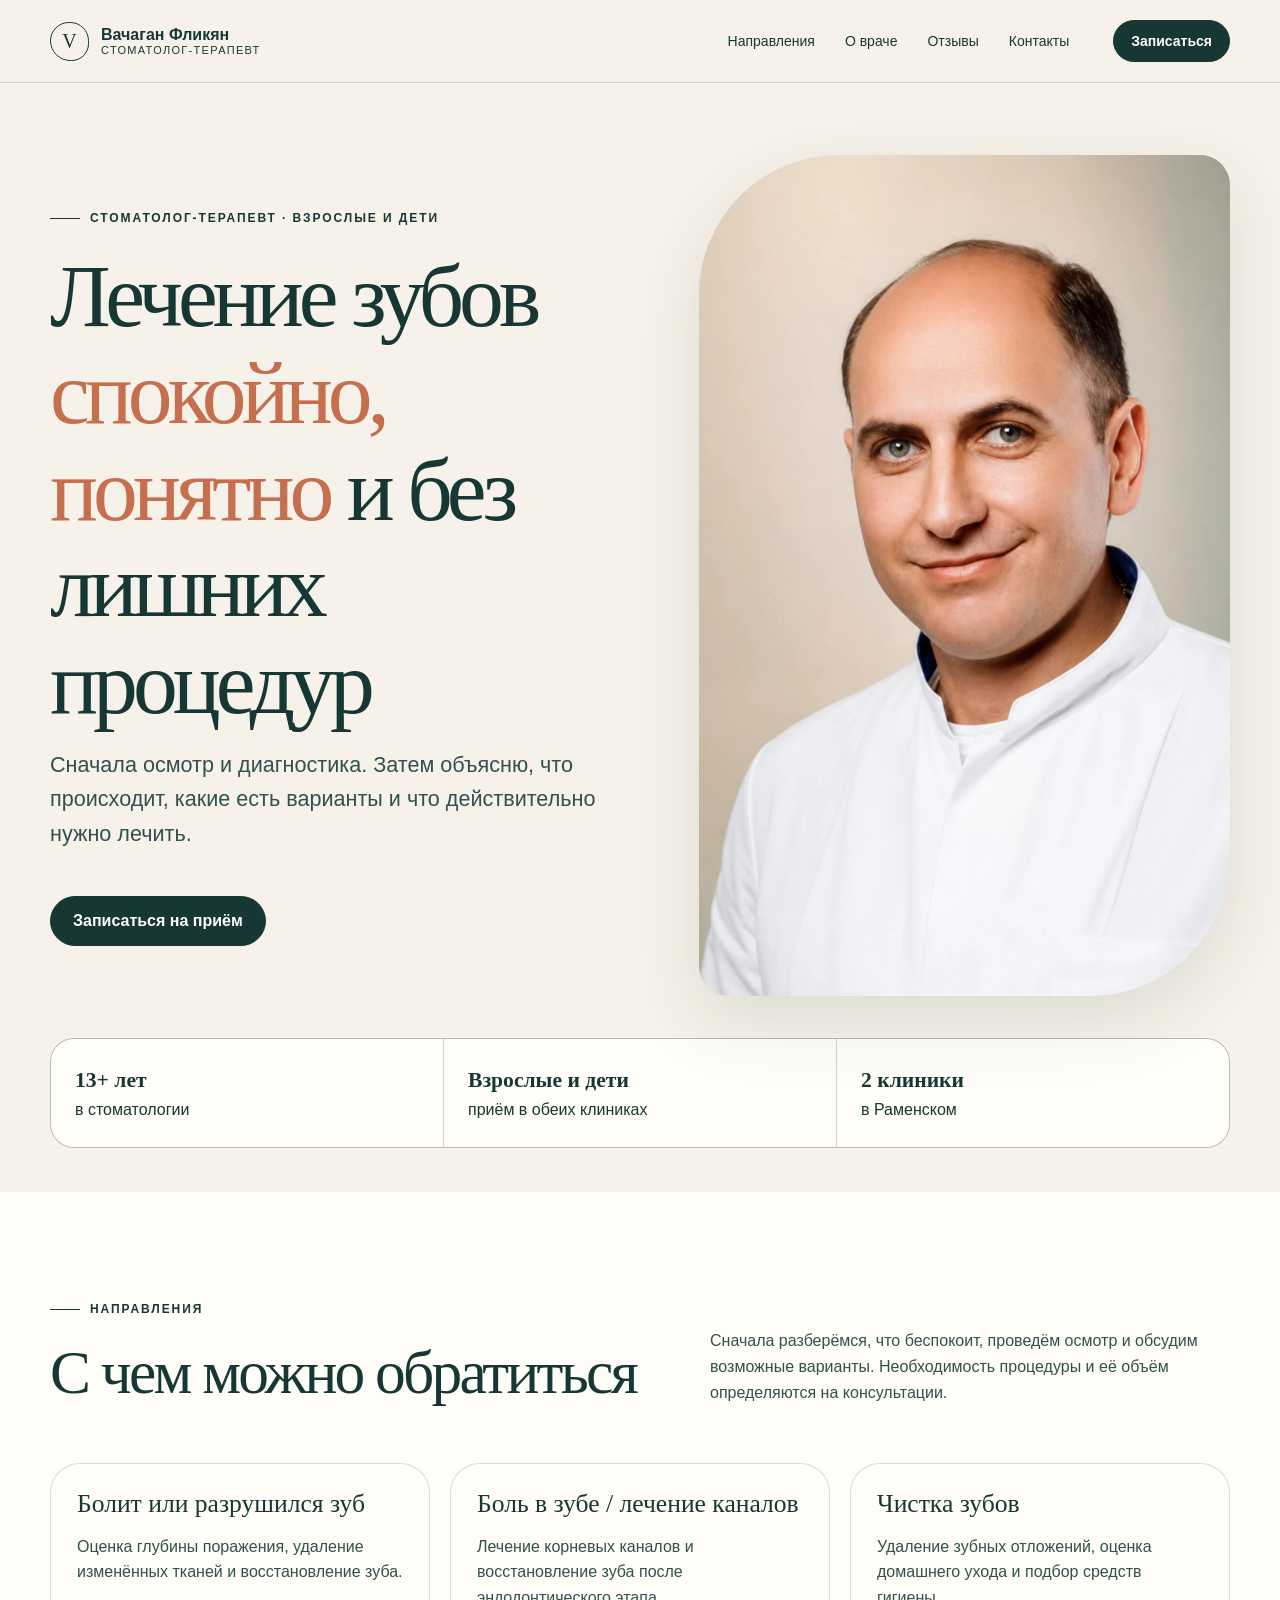
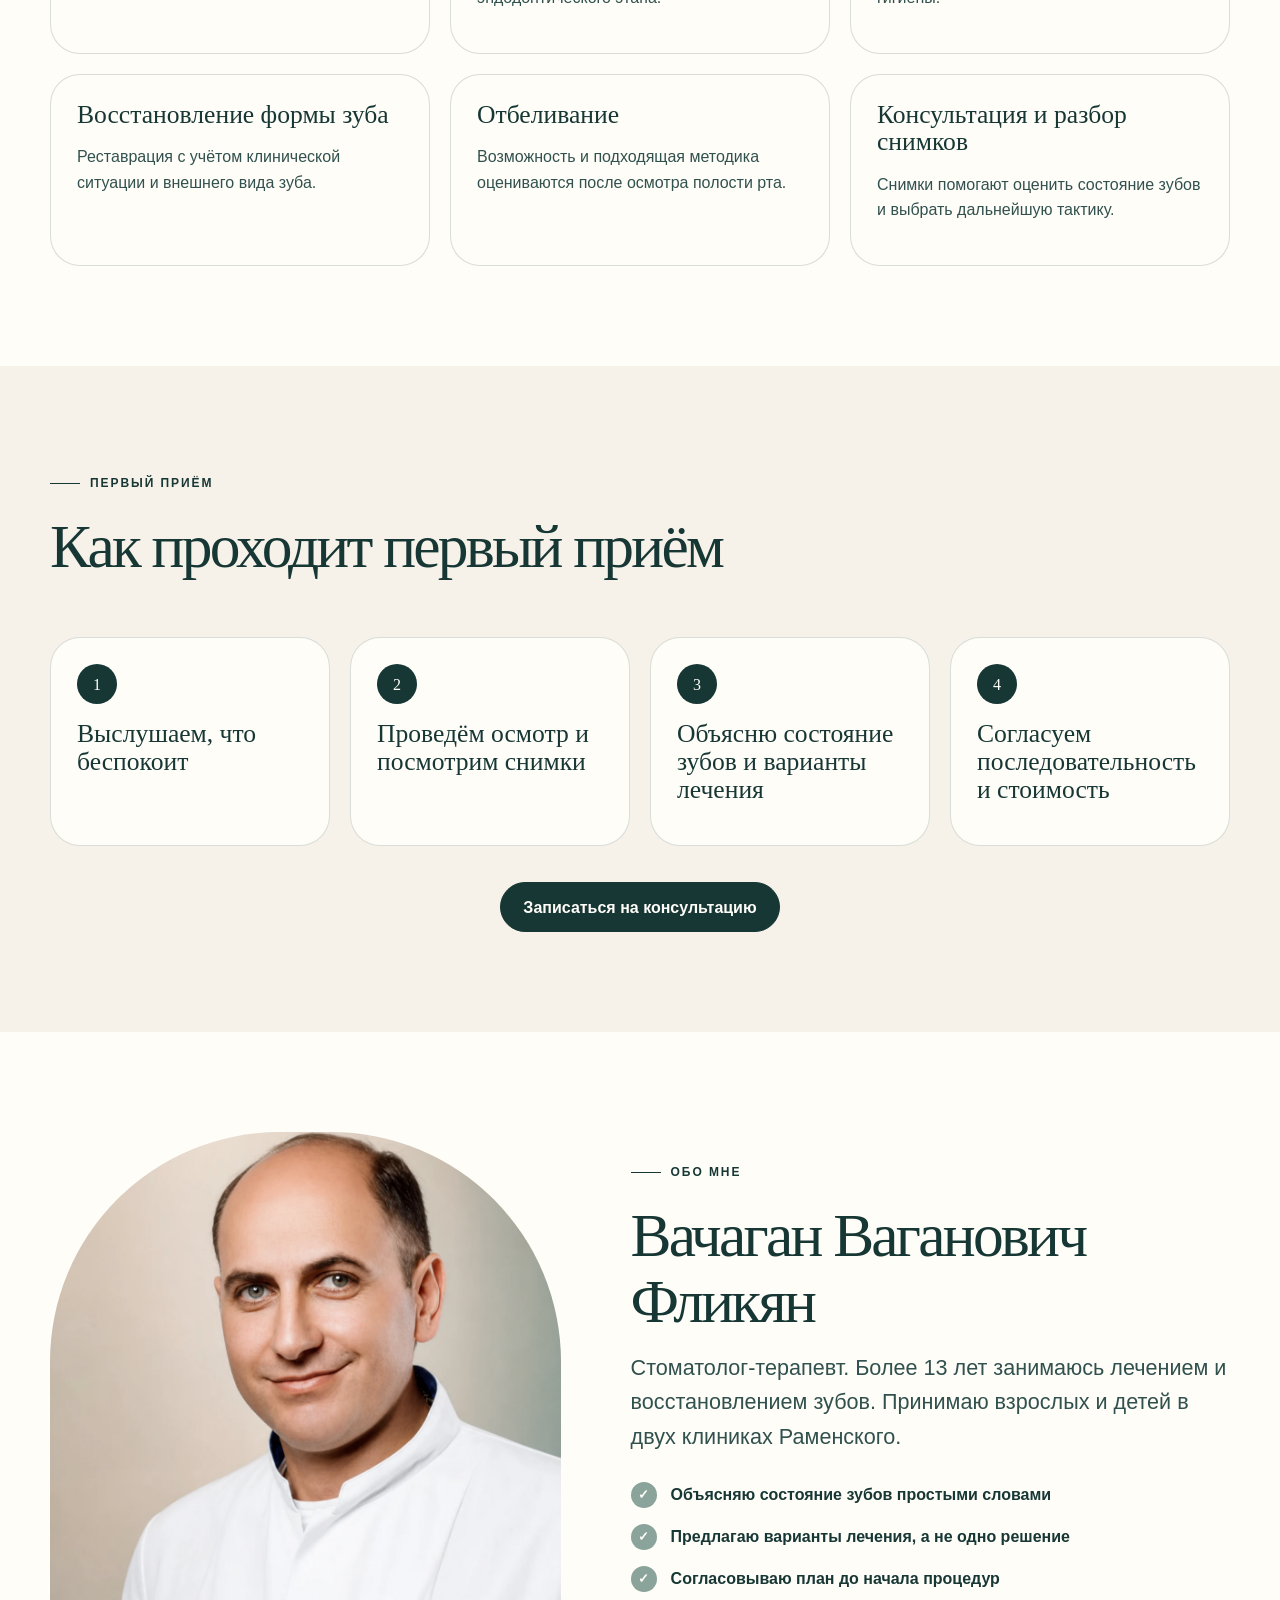
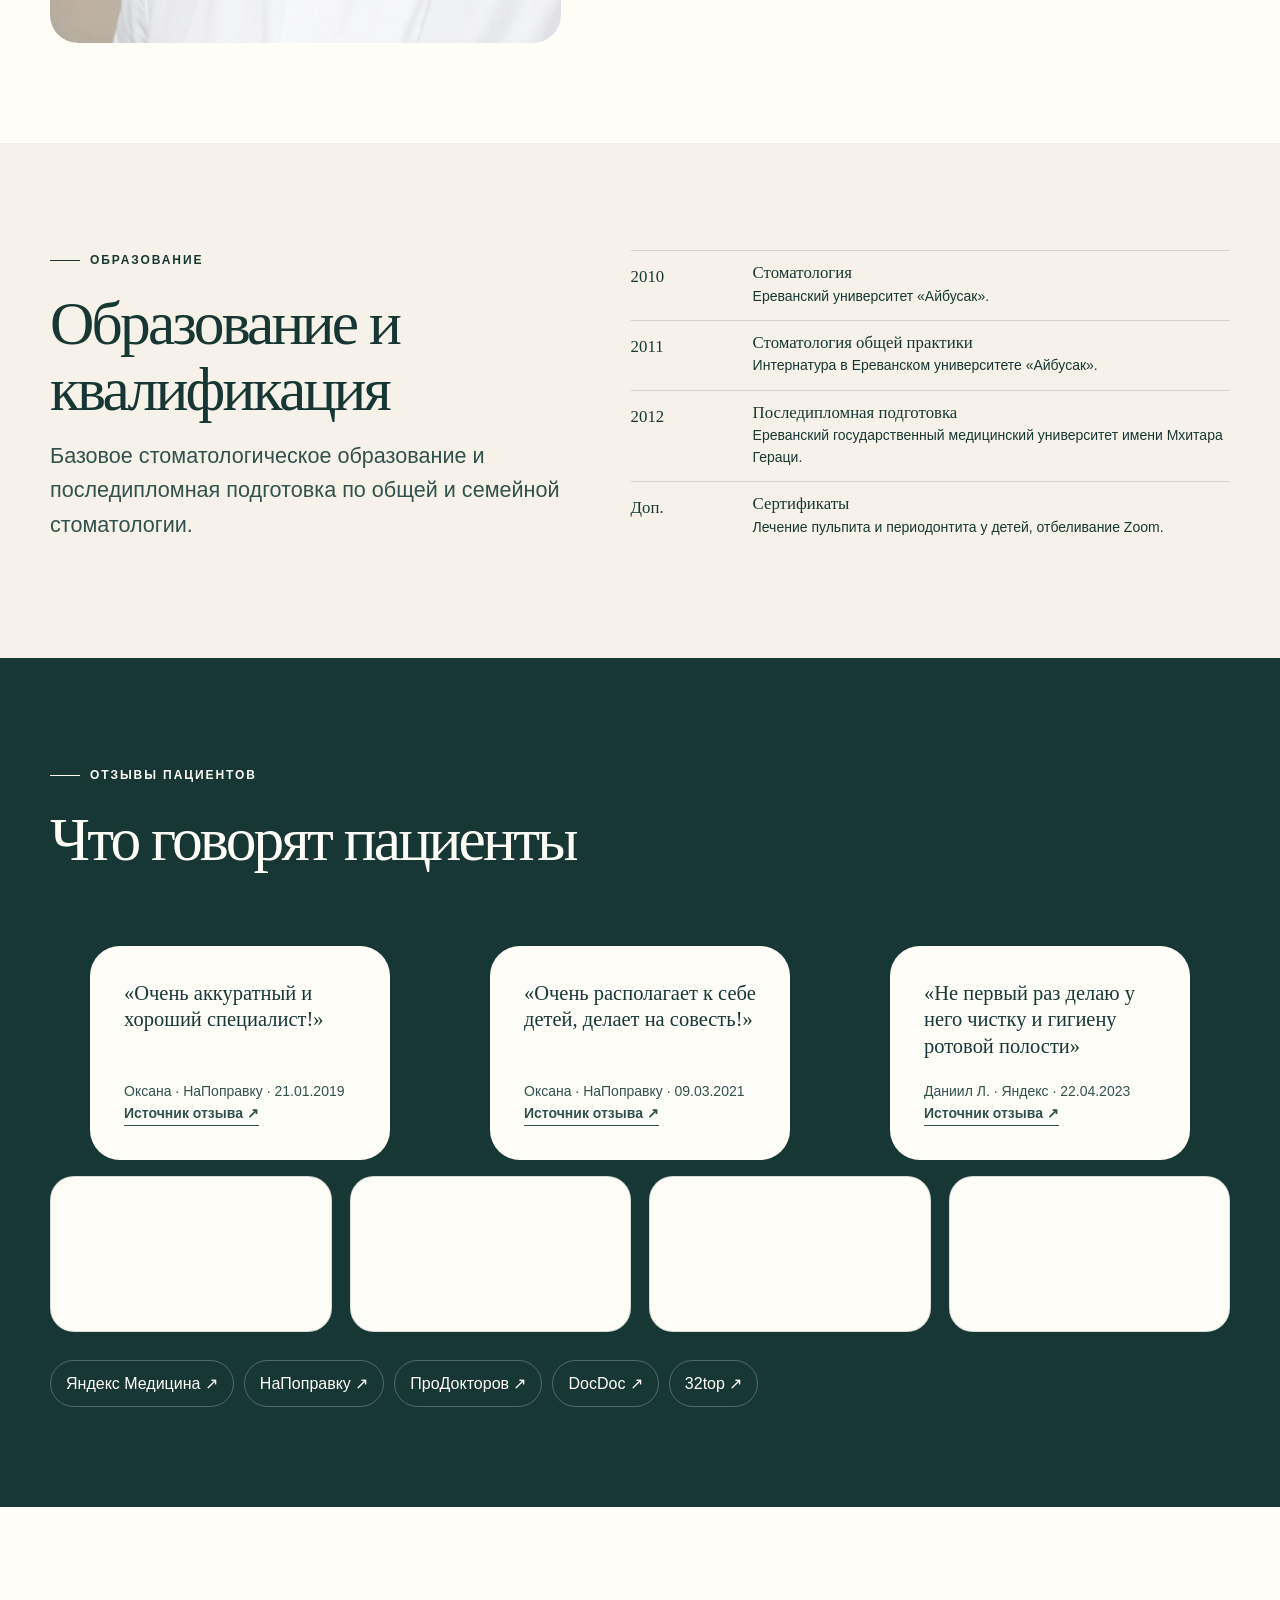
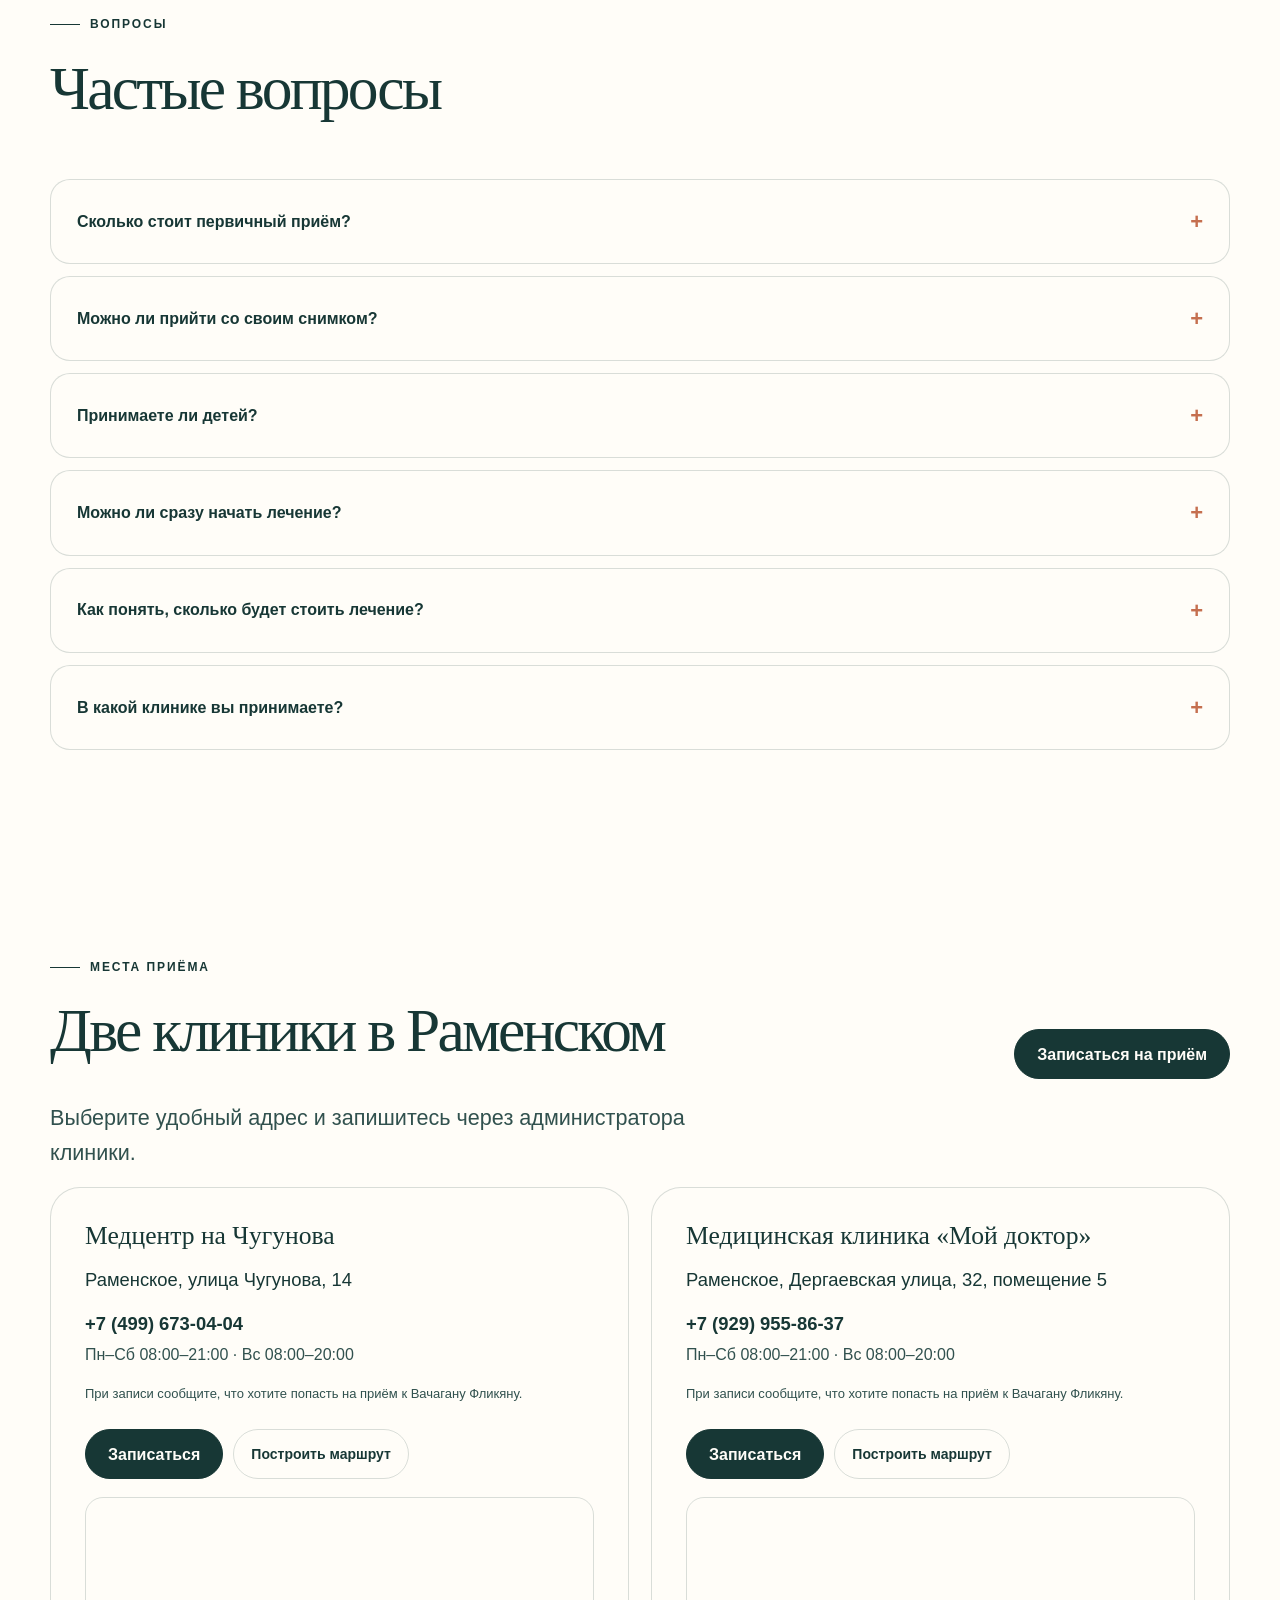
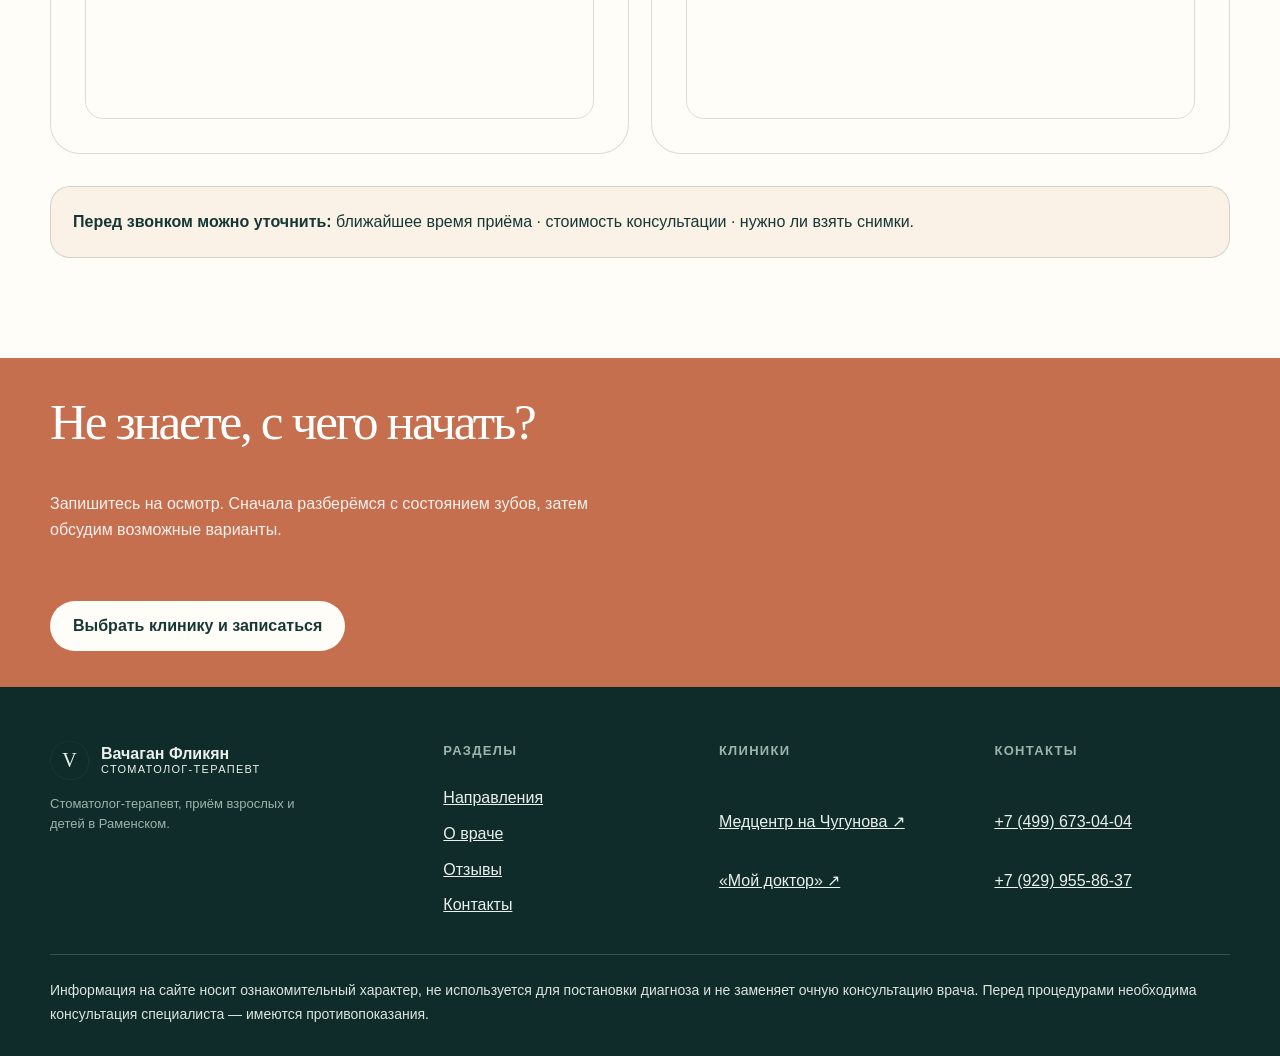
==== commit d6ea353e: "Переработать структуру и тексты одностраничника Hero, направления, отзывы и контакты переписаны под " ====
--- a/index.html
+++ b/index.html
@@ -14,61 +14,111 @@
   <section class="hero"><div class="container">
     <div class="hero-grid">
       <div class="hero-copy">
-        <span class="eyebrow">Вачаган Фликян · стоматолог-терапевт</span>
-        <h1>Спокойный подход к <span>лечению зубов</span></h1>
-        <p class="lead">Начинаем с осмотра и понятного разговора о состоянии зубов. После диагностики обсудим возможные варианты и последовательность лечения.</p>
-        <div class="actions"><a class="button" href="#kontakty">Записаться на приём</a><a class="button button--ghost" href="tel:+79299558637">+7 (929) 955-86-37</a></div>
+        <span class="eyebrow">Стоматолог-терапевт · взрослые и дети</span>
+        <h1>Лечение зубов <span>спокойно, понятно</span> и без лишних процедур</h1>
+        <p class="lead">Сначала осмотр и диагностика. Затем объясню, что происходит, какие есть варианты и что действительно нужно лечить.</p>
+        <div class="actions"><a class="button" href="#kontakty">Записаться на приём</a></div>
       </div>
       <figure class="hero-visual hero-visual--portrait"><img src="assets/images/vachagan-hero-v2.webp" alt="Вачаган Ваганович Фликян" width="1200" height="1500"></figure>
     </div>
-    <div class="trust-strip"><div class="trust-item"><b>Раменское</b>Приём на Чугунова и Дергаевской</div><div class="trust-item"><b>Терапия</b>Лечение зубов и корневых каналов</div><div class="trust-item"><b>Взрослые и дети</b>Спокойное знакомство и понятный план</div></div>
+    <div class="trust-strip"><div class="trust-item"><b>13+ лет</b>в стоматологии</div><div class="trust-item"><b>Взрослые и дети</b>приём в обеих клиниках</div><div class="trust-item"><b>2 клиники</b>в Раменском</div></div>
   </div></section>
 
   <section id="napravleniya" class="section section--white"><div class="container">
     <div class="section-head reveal"><div><span class="eyebrow">Направления</span><h2>С чем можно обратиться</h2></div><p>Сначала разберёмся, что беспокоит, проведём осмотр и обсудим возможные варианты. Необходимость процедуры и её объём определяются на консультации.</p></div>
-    <div class="filter-bar" role="group" aria-label="Фильтр направлений"><button class="filter" data-filter="all" aria-pressed="true">Все</button><button class="filter" data-filter="therapy" aria-pressed="false">Лечение</button><button class="filter" data-filter="prevention" aria-pressed="false">Профилактика</button><button class="filter" data-filter="aesthetic" aria-pressed="false">Эстетика</button></div>
     <div class="cards">
-      <article class="service-card reveal" data-category="therapy"><img src="assets/images/restoration.webp" alt="Лечение кариеса"><div class="service-body"><h3>Лечение кариеса</h3><p>Оценка глубины поражения, удаление изменённых тканей и восстановление зуба.</p></div></article>
-      <article class="service-card reveal" data-category="therapy"><img src="assets/images/endodontics.webp" alt="Эндодонтическое лечение"><div class="service-body"><h3>Пульпит и периодонтит</h3><p>Лечение корневых каналов и восстановление зуба после эндодонтического этапа.</p></div></article>
-      <article class="service-card reveal" data-category="prevention"><img src="assets/images/hygiene.webp" alt="Гигиена полости рта"><div class="service-body"><h3>Профессиональная гигиена</h3><p>Удаление зубных отложений, оценка домашнего ухода и подбор средств гигиены.</p></div></article>
-      <article class="service-card reveal" data-category="aesthetic"><img src="assets/images/restoration.webp" alt="Эстетическая реставрация"><div class="service-body"><h3>Эстетическая реставрация</h3><p>Восстановление формы и внешнего вида зуба с учётом клинической ситуации.</p></div></article>
-      <article class="service-card reveal" data-category="aesthetic"><img src="assets/images/hygiene.webp" alt="Отбеливание зубов"><div class="service-body"><h3>Отбеливание</h3><p>Возможность и подходящая методика оцениваются после осмотра полости рта.</p></div></article>
-      <article class="service-card reveal" data-category="therapy"><img src="assets/images/endodontics.webp" alt="Диагностика зубов"><div class="service-body"><h3>Анализ рентген-снимков</h3><p>Снимки помогают оценить состояние зубов и выбрать дальнейшую тактику.</p></div></article>
+      <article class="service-card reveal"><div class="service-body"><h3>Болит или разрушился зуб</h3><p>Оценка глубины поражения, удаление изменённых тканей и восстановление зуба.</p></div></article>
+      <article class="service-card reveal"><div class="service-body"><h3>Боль в зубе / лечение каналов</h3><p>Лечение корневых каналов и восстановление зуба после эндодонтического этапа.</p></div></article>
+      <article class="service-card reveal"><div class="service-body"><h3>Чистка зубов</h3><p>Удаление зубных отложений, оценка домашнего ухода и подбор средств гигиены.</p></div></article>
+      <article class="service-card reveal"><div class="service-body"><h3>Восстановление формы зуба</h3><p>Реставрация с учётом клинической ситуации и внешнего вида зуба.</p></div></article>
+      <article class="service-card reveal"><div class="service-body"><h3>Отбеливание</h3><p>Возможность и подходящая методика оцениваются после осмотра полости рта.</p></div></article>
+      <article class="service-card reveal"><div class="service-body"><h3>Консультация и разбор снимков</h3><p>Снимки помогают оценить состояние зубов и выбрать дальнейшую тактику.</p></div></article>
     </div>
-    <div class="notice" style="margin-top:32px"><strong>Стоимость лечения</strong><br>Точную стоимость можно определить после осмотра и понимания объёма работы. Перед записью администратор подскажет стоимость консультации.</div>
   </div></section>
 
-  <section id="o-vrache" class="section"><div class="container split">
+  <section class="section"><div class="container">
+    <div class="section-head reveal"><div><span class="eyebrow">Первый приём</span><h2>Как проходит первый приём</h2></div></div>
+    <div class="steps-grid">
+      <div class="step reveal"><span class="step-num">1</span><h3>Выслушаем, что беспокоит</h3></div>
+      <div class="step reveal"><span class="step-num">2</span><h3>Проведём осмотр и посмотрим снимки</h3></div>
+      <div class="step reveal"><span class="step-num">3</span><h3>Объясню состояние зубов и варианты лечения</h3></div>
+      <div class="step reveal"><span class="step-num">4</span><h3>Согласуем последовательность и стоимость</h3></div>
+    </div>
+    <div style="text-align:center"><a class="button" href="#kontakty">Записаться на консультацию</a></div>
+  </div></section>
+
+  <section id="o-vrache" class="section section--white"><div class="container split">
     <div class="portrait reveal"><img src="assets/images/vachagan-hero-v2.webp" alt="Вачаган Ваганович Фликян"></div>
-    <div class="reveal"><span class="eyebrow">Обо мне</span><h2>Вачаган Ваганович Фликян</h2><p class="lead">Стоматолог-терапевт. Принимаю взрослых и детей в Раменском. В работе ценю спокойный диалог, внимательную диагностику и понятный план лечения.</p><div class="fact-list"><div class="fact"><strong>Направление</strong><span>Терапевтическая стоматология</span></div><div class="fact"><strong>Приём</strong><span>Взрослые и дети</span></div><div class="fact"><strong>Адреса</strong><span>Раменское, улицы Чугунова и Дергаевская</span></div></div></div>
+    <div class="reveal"><span class="eyebrow">Обо мне</span><h2>Вачаган Ваганович Фликян</h2><p class="lead">Стоматолог-терапевт. Более 13 лет занимаюсь лечением и восстановлением зубов. Принимаю взрослых и детей в двух клиниках Раменского.</p>
+      <ul class="check-list">
+        <li>Объясняю состояние зубов простыми словами</li>
+        <li>Предлагаю варианты лечения, а не одно решение</li>
+        <li>Согласовываю план до начала процедур</li>
+      </ul>
+    </div>
   </div></section>
-  <section class="section section--white"><div class="container split">
-    <div><span class="eyebrow">Образование</span><h2>Профессиональная подготовка</h2><p class="lead">Базовое стоматологическое образование и последипломная подготовка по общей и семейной стоматологии.</p></div>
-    <div class="timeline"><div class="timeline-item"><time>2010</time><div><h3>Стоматология</h3><p>Ереванский университет «Айбусак».</p></div></div><div class="timeline-item"><time>2011</time><div><h3>Стоматология общей практики</h3><p>Интернатура в Ереванском университете «Айбусак».</p></div></div><div class="timeline-item"><time>2012</time><div><h3>Последипломная подготовка</h3><p>Ереванский государственный медицинский университет имени Мхитара Гераци.</p></div></div></div>
+
+  <section class="section"><div class="container split">
+    <div><span class="eyebrow">Образование</span><h2>Образование и квалификация</h2><p class="lead">Базовое стоматологическое образование и последипломная подготовка по общей и семейной стоматологии.</p></div>
+    <div class="timeline timeline--compact">
+      <div class="timeline-item"><time>2010</time><div><h3>Стоматология</h3><p>Ереванский университет «Айбусак».</p></div></div>
+      <div class="timeline-item"><time>2011</time><div><h3>Стоматология общей практики</h3><p>Интернатура в Ереванском университете «Айбусак».</p></div></div>
+      <div class="timeline-item"><time>2012</time><div><h3>Последипломная подготовка</h3><p>Ереванский государственный медицинский университет имени Мхитара Гераци.</p></div></div>
+      <div class="timeline-item"><time>Доп.</time><div><h3>Сертификаты</h3><p>Лечение пульпита и периодонтита у детей, отбеливание Zoom.</p></div></div>
+    </div>
   </div></section>
-  <section class="section"><div class="container split"><div><span class="eyebrow">На консультации</span><h2>Решение начинается с осмотра</h2></div><div><p class="lead">Сначала уточним жалобы и ожидания, оценим состояние зубов и имеющиеся снимки. Затем спокойно обсудим последовательность лечения и ответы на ваши вопросы.</p><a class="button" href="#kontakty">Выбрать место приёма</a></div></div></section>
 
   <section id="otzyvy" class="section section--dark"><div class="container">
-    <div class="section-head"><div><span class="eyebrow">Отзывы пациентов</span><h2>Спасибо за доверие</h2></div><p>Короткие цитаты с прямыми ссылками на страницы, где они опубликованы.</p></div>
-    <div class="review-shell" tabindex="0" aria-label="Карусель отзывов"><div class="review-track">
-      <blockquote class="review-card is-active"><p class="quote">«Очень аккуратный и хороший специалист!»</p><footer>Оксана · НаПоправку · 21.01.2019<br><a class="source-link" href="https://napopravku.ru/moskva/doctor-profile/flikan-vacagan-vaganovic/#reviews" target="_blank" rel="noopener">Источник отзыва ↗</a></footer></blockquote>
-      <blockquote class="review-card"><p class="quote">«Очень располагает к себе детей, делает на совесть!»</p><footer>Оксана · НаПоправку · 09.03.2021<br><a class="source-link" href="https://napopravku.ru/moskva/doctor-profile/flikan-vacagan-vaganovic/#reviews" target="_blank" rel="noopener">Источник отзыва ↗</a></footer></blockquote>
-      <blockquote class="review-card"><p class="quote">«Не первый раз делаю у него чистку и гигиену ротовой полости»</p><footer>Даниил Л. · Яндекс · 22.04.2023<br><a class="source-link" href="https://yandex.ru/medicine/doctor/flikyan_vachagan_lfNmmLociJ0jN#reviews" target="_blank" rel="noopener">Источник отзыва ↗</a></footer></blockquote>
-    </div><div class="review-controls"><button class="icon-button" data-prev aria-label="Предыдущий отзыв">←</button><button class="icon-button" data-next aria-label="Следующий отзыв">→</button></div></div>
+    <div class="section-head"><div><span class="eyebrow">Отзывы пациентов</span><h2>Что говорят пациенты</h2></div></div>
+    <div class="reviews-grid">
+      <blockquote class="review-item reveal"><p class="quote">«Очень аккуратный и хороший специалист!»</p><footer>Оксана · НаПоправку · 21.01.2019<br><a class="source-link" href="https://napopravku.ru/moskva/doctor-profile/flikan-vacagan-vaganovic/#reviews" target="_blank" rel="noopener">Источник отзыва ↗</a></footer></blockquote>
+      <blockquote class="review-item reveal"><p class="quote">«Очень располагает к себе детей, делает на совесть!»</p><footer>Оксана · НаПоправку · 09.03.2021<br><a class="source-link" href="https://napopravku.ru/moskva/doctor-profile/flikan-vacagan-vaganovic/#reviews" target="_blank" rel="noopener">Источник отзыва ↗</a></footer></blockquote>
+      <blockquote class="review-item reveal"><p class="quote">«Не первый раз делаю у него чистку и гигиену ротовой полости»</p><footer>Даниил Л. · Яндекс · 22.04.2023<br><a class="source-link" href="https://yandex.ru/medicine/doctor/flikyan_vachagan_lfNmmLociJ0jN#reviews" target="_blank" rel="noopener">Источник отзыва ↗</a></footer></blockquote>
+    </div>
+    <div class="rating-grid">
+      <div class="rating-card"><strong>73%</strong>Яндекс Медицина · рекомендаций, 11 отзывов</div>
+      <div class="rating-card"><strong>5,0</strong>НаПоправку · 7 отзывов</div>
+      <div class="rating-card"><strong>4,2</strong>DocDoc · пока без отзывов</div>
+      <div class="rating-card"><strong>—</strong>ПроДокторов · профиль без отзывов</div>
+    </div>
+    <div class="profile-cloud"><a href="https://yandex.ru/medicine/doctor/flikyan_vachagan_lfNmmLociJ0jN" target="_blank" rel="noopener">Яндекс Медицина ↗</a><a href="https://napopravku.ru/moskva/doctor-profile/flikan-vacagan-vaganovic/" target="_blank" rel="noopener">НаПоправку ↗</a><a href="https://prodoctorov.ru/ramenskoe/vrach/657264-flikyan/" target="_blank" rel="noopener">ПроДокторов ↗</a><a href="https://docdoc.ru/doctor/Flikyan_Vachagan" target="_blank" rel="noopener">DocDoc ↗</a><a href="https://www.32top.ru/dr/123957-flikyan-vachagan-vaganovich/" target="_blank" rel="noopener">32top ↗</a></div>
   </div></section>
-  <section class="section section--white"><div class="container"><div class="section-head"><div><span class="eyebrow">Профили врача</span><h2>Отзывы на медицинских площадках</h2></div></div><div class="profile-cloud"><a href="https://yandex.ru/medicine/doctor/flikyan_vachagan_lfNmmLociJ0jN" target="_blank" rel="noopener">Яндекс Медицина ↗</a><a href="https://napopravku.ru/moskva/doctor-profile/flikan-vacagan-vaganovic/" target="_blank" rel="noopener">НаПоправку ↗</a><a href="https://prodoctorov.ru/ramenskoe/vrach/657264-flikyan/" target="_blank" rel="noopener">ПроДокторов ↗</a><a href="https://docdoc.ru/doctor/Flikyan_Vachagan" target="_blank" rel="noopener">DocDoc ↗</a><a href="https://www.32top.ru/dr/123957-flikyan-vachagan-vaganovich/" target="_blank" rel="noopener">32top ↗</a></div></div></section>
 
-  <section class="cta-band"><div class="container"><h2>Выберите удобную клинику</h2><a class="button button--light" href="#kontakty">Адреса и телефоны</a></div></section>
+  <section class="section section--white"><div class="container">
+    <div class="section-head reveal"><div><span class="eyebrow">Вопросы</span><h2>Частые вопросы</h2></div></div>
+    <div class="faq-list">
+      <details class="faq-item"><summary>Сколько стоит первичный приём?</summary><p>Точную стоимость консультации подскажет администратор клиники по телефону — она зависит от выбранного адреса приёма.</p></details>
+      <details class="faq-item"><summary>Можно ли прийти со своим снимком?</summary><p>Да, если у вас есть недавние рентген-снимки или заключения — возьмите их с собой, это ускорит осмотр.</p></details>
+      <details class="faq-item"><summary>Принимаете ли детей?</summary><p>Да, приём ведётся и для взрослых, и для детей.</p></details>
+      <details class="faq-item"><summary>Можно ли сразу начать лечение?</summary><p>Иногда да — если ситуация понятна после осмотра. В части случаев нужен ещё один визит после диагностики.</p></details>
+      <details class="faq-item"><summary>Как понять, сколько будет стоить лечение?</summary><p>Стоимость определяется после осмотра, когда понятен объём работы — администратор озвучит её до начала процедур.</p></details>
+      <details class="faq-item"><summary>В какой клинике вы принимаете?</summary><p>В двух клиниках Раменского — на улице Чугунова и на Дергаевской улице. Актуальный день и часы приёма уточняйте у администратора.</p></details>
+    </div>
+  </div></section>
 
   <section id="kontakty" class="section section--white"><div class="container">
-    <div class="section-head"><div><span class="eyebrow">Места приёма</span><h2>Две клиники в Раменском</h2></div><p>Выберите удобный адрес и позвоните администратору. При записи уточните день приёма и расскажите, что вас беспокоит.</p></div>
+    <div class="section-head"><div><span class="eyebrow">Места приёма</span><h2>Две клиники в Раменском</h2></div><a class="button" href="tel:+79299558637">Записаться на приём</a></div>
+    <p class="lead" style="max-width:640px;margin-top:-20px">Выберите удобный адрес и запишитесь через администратора клиники.</p>
     <div class="place-grid">
-      <article class="place-card"><span class="eyebrow">Медцентр на Чугунова</span><h3 style="font-size:clamp(2rem,3vw,3.2rem)">Улица Чугунова, 14</h3><address>Раменское, Московская область</address><p><strong>Режим клиники:</strong><br>Пн–Сб 08:00–21:00<br>Вс 08:00–20:00</p><p class="tiny muted">Уточните моё расписание у администратора.</p><div class="place-actions"><a class="button" href="tel:+74996730404">+7 (499) 673-04-04</a><a class="button button--ghost" href="https://www.rammedcentr.ru/team/%D1%84%D0%BB%D0%B8%D0%BA%D1%8F%D0%BD-%D0%B2%D0%B0%D1%87%D0%B0%D0%B3%D0%B0%D0%BD-%D0%B2%D0%B0%D0%B3%D0%B0%D0%BD%D0%BE%D0%B2%D0%B8%D1%87/" target="_blank" rel="noopener">Записаться онлайн ↗</a></div><a class="map-link" href="https://yandex.ru/maps/?text=%D0%A0%D0%B0%D0%BC%D0%B5%D0%BD%D1%81%D0%BA%D0%BE%D0%B5%2C%20%D1%83%D0%BB.%20%D0%A7%D1%83%D0%B3%D1%83%D0%BD%D0%BE%D0%B2%D0%B0%2C%2014" target="_blank" rel="noopener">Построить маршрут →</a></article>
-      <article class="place-card"><span class="eyebrow">Медицинская клиника «Мой доктор»</span><h3 style="font-size:clamp(2rem,3vw,3.2rem)">Дергаевская улица, 32</h3><address>Раменское, помещение 5</address><p><strong>Режим клиники:</strong><br>Пн–Сб 08:00–21:00<br>Вс 08:00–20:00</p><p class="tiny muted">Запись по телефону клиники.</p><div class="place-actions"><a class="button" href="tel:+79299558637">+7 (929) 955-86-37</a><a class="button button--ghost" href="https://ramdoctor.ru/doctors/" target="_blank" rel="noopener">Сайт клиники ↗</a></div><a class="map-link" href="https://yandex.ru/maps/?text=%D0%A0%D0%B0%D0%BC%D0%B5%D0%BD%D1%81%D0%BA%D0%BE%D0%B5%2C%20%D0%94%D0%B5%D1%80%D0%B3%D0%B0%D0%B5%D0%B2%D1%81%D0%BA%D0%B0%D1%8F%20%D1%83%D0%BB%D0%B8%D1%86%D0%B0%2C%2032" target="_blank" rel="noopener">Построить маршрут →</a></article>
+      <article class="place-card"><h3>Медцентр на Чугунова</h3><address>Раменское, улица Чугунова, 14</address><p class="tel-line"><a href="tel:+74996730404">+7 (499) 673-04-04</a></p><p class="muted">Пн–Сб 08:00–21:00 · Вс 08:00–20:00</p><p class="tiny muted">При записи сообщите, что хотите попасть на приём к Вачагану Фликяну.</p><div class="place-actions"><a class="button" href="tel:+74996730404">Записаться</a><a class="button button--ghost button--small" href="https://yandex.ru/maps/?text=%D0%A0%D0%B0%D0%BC%D0%B5%D0%BD%D1%81%D0%BA%D0%BE%D0%B5%2C%20%D1%83%D0%BB.%20%D0%A7%D1%83%D0%B3%D1%83%D0%BD%D0%BE%D0%B2%D0%B0%2C%2014" target="_blank" rel="noopener">Построить маршрут</a></div><div class="place-map"><iframe src="https://yandex.ru/map-widget/v1/?text=Раменское,%20улица%20Чугунова,%2014&z=16" loading="lazy" title="Карта: Медцентр на Чугунова"></iframe></div></article>
+      <article class="place-card"><h3>Медицинская клиника «Мой доктор»</h3><address>Раменское, Дергаевская улица, 32, помещение 5</address><p class="tel-line"><a href="tel:+79299558637">+7 (929) 955-86-37</a></p><p class="muted">Пн–Сб 08:00–21:00 · Вс 08:00–20:00</p><p class="tiny muted">При записи сообщите, что хотите попасть на приём к Вачагану Фликяну.</p><div class="place-actions"><a class="button" href="tel:+79299558637">Записаться</a><a class="button button--ghost button--small" href="https://yandex.ru/maps/?text=%D0%A0%D0%B0%D0%BC%D0%B5%D0%BD%D1%81%D0%BA%D0%BE%D0%B5%2C%20%D0%94%D0%B5%D1%80%D0%B3%D0%B0%D0%B5%D0%B2%D1%81%D0%BA%D0%B0%D1%8F%20%D1%83%D0%BB%D0%B8%D1%86%D0%B0%2C%2032" target="_blank" rel="noopener">Построить маршрут</a></div><div class="place-map"><iframe src="https://yandex.ru/map-widget/v1/?text=Раменское,%20Дергаевская%20улица,%2032&z=16" loading="lazy" title="Карта: Мой доктор"></iframe></div></article>
     </div>
+    <div class="notice" style="margin-top:32px"><strong>Перед звонком можно уточнить:</strong> ближайшее время приёма · стоимость консультации · нужно ли взять снимки.</div>
   </div></section>
-  <section class="section"><div class="container split"><div><span class="eyebrow">Перед записью</span><h2>Что уточнить у администратора</h2></div><div class="fact-list"><div class="fact"><strong>Время</strong><span>Ближайший день и часы моего приёма</span></div><div class="fact"><strong>Стоимость</strong><span>Цена консультации и ориентир по планируемой процедуре</span></div><div class="fact"><strong>Документы</strong><span>Нужно ли взять имеющиеся снимки и заключения</span></div></div></div></section>
+
+  <section class="cta-band cta-band--final"><div class="container">
+    <h2>Не знаете, с чего начать?</h2>
+    <p>Запишитесь на осмотр. Сначала разберёмся с состоянием зубов, затем обсудим возможные варианты.</p>
+    <a class="button button--light" href="#kontakty">Выбрать клинику и записаться</a>
+  </div></section>
 </main>
-<footer class="footer"><div class="container"><div class="footer-grid"><div><a class="brand" href="#"><span class="brand-mark">V</span><span class="brand-text">Вачаган Фликян<small>стоматолог-терапевт</small></span></a></div><nav aria-label="Разделы"><a href="#napravleniya">Направления</a><a href="#o-vrache">О враче</a><a href="#otzyvy">Отзывы</a><a href="#kontakty">Контакты</a></nav><nav aria-label="Контакты"><a href="tel:+74996730404">+7 (499) 673-04-04</a><a href="tel:+79299558637">+7 (929) 955-86-37</a></nav></div><div class="footer-note">Информация на сайте носит ознакомительный характер, не используется для постановки диагноза и не заменяет очную консультацию. Имеются противопоказания — необходима консультация специалиста.</div></div></footer>
+<footer class="footer"><div class="container"><div class="footer-grid">
+  <div><a class="brand" href="#"><span class="brand-mark">V</span><span class="brand-text">Вачаган Фликян<small>стоматолог-терапевт</small></span></a><p class="tiny" style="margin-top:14px;max-width:280px;color:#9db3ac">Стоматолог-терапевт, приём взрослых и детей в Раменском.</p></div>
+  <nav aria-label="Разделы"><h5>Разделы</h5><a href="#napravleniya">Направления</a><a href="#o-vrache">О враче</a><a href="#otzyvy">Отзывы</a><a href="#kontakty">Контакты</a></nav>
+  <nav aria-label="Клиники"><h5>Клиники</h5><a href="https://www.rammedcentr.ru/team/%D1%84%D0%BB%D0%B8%D0%BA%D1%8F%D0%BD-%D0%B2%D0%B0%D1%87%D0%B0%D0%B3%D0%B0%D0%BD-%D0%B2%D0%B0%D0%B3%D0%B0%D0%BD%D0%BE%D0%B2%D0%B8%D1%87/" target="_blank" rel="noopener">Медцентр на Чугунова ↗</a><a href="https://ramdoctor.ru/doctors/" target="_blank" rel="noopener">«Мой доктор» ↗</a></nav>
+  <nav aria-label="Контакты"><h5>Контакты</h5><a href="tel:+74996730404">+7 (499) 673-04-04</a><a href="tel:+79299558637">+7 (929) 955-86-37</a></nav>
+</div>
+<div class="footer-note">Информация на сайте носит ознакомительный характер, не используется для постановки диагноза и не заменяет очную консультацию врача. Перед процедурами необходима консультация специалиста — имеются противопоказания.</div>
+</div></footer>
 <a class="button mobile-call" href="tel:+79299558637">Позвонить в клинику</a><script src="assets/js/main.js"></script>
 </body></html>
--- a/assets/css/styles.css
+++ b/assets/css/styles.css
@@ -1,7 +1,7 @@
 :root{--ink:#173735;--ink-2:#31514e;--paper:#f7f2e9;--paper-2:#eee5d8;--white:#fffdf8;--terracotta:#c56f4f;--amber:#d5a46c;--sage:#8aa49b;--line:rgba(23,55,53,.16);--shadow:0 24px 70px rgba(23,55,53,.12);--radius:30px;--max:1180px}
-*{box-sizing:border-box}html{scroll-behavior:smooth}body{margin:0;color:var(--ink);background:var(--paper);font-family:"Segoe UI",Arial,sans-serif;line-height:1.6;overflow-x:hidden}img{display:block;max-width:100%}a{color:inherit}button,input{font:inherit}p{margin:0 0 1rem}h1,h2,h3{margin:0 0 1rem;font-family:Georgia,"Times New Roman",serif;font-weight:500;line-height:1.08}h1{font-size:clamp(3rem,7vw,6.8rem);letter-spacing:-.055em}h2{font-size:clamp(2.2rem,4.8vw,4.6rem);letter-spacing:-.045em}h3{font-size:clamp(1.35rem,2vw,1.9rem)}.container{width:min(calc(100% - 40px),var(--max));margin-inline:auto}.skip-link{position:fixed;left:12px;top:-100px;z-index:999;background:var(--ink);color:white;padding:12px 18px;border-radius:10px}.skip-link:focus{top:12px}.site-header{position:sticky;top:0;z-index:50;background:rgba(247,242,233,.9);backdrop-filter:blur(18px);border-bottom:1px solid var(--line)}.nav-wrap{height:82px;display:flex;align-items:center;gap:24px}.brand{display:flex;align-items:center;gap:12px;text-decoration:none;white-space:nowrap}.brand-mark{width:39px;height:39px;border:1px solid var(--ink);border-radius:50% 50% 46% 54%;display:grid;place-items:center;font-family:Georgia,serif;font-size:20px}.brand-text{font-weight:700;line-height:1.12}.brand-text small{display:block;font-size:11px;font-weight:500;letter-spacing:.12em;text-transform:uppercase}.site-nav{margin-left:auto;display:flex;align-items:center;gap:6px}.site-nav a{padding:10px 12px;text-decoration:none;border-radius:999px;font-size:14px}.site-nav a:hover,.site-nav a[aria-current="page"]{background:var(--paper-2)}.header-cta{margin-left:8px}.menu-toggle{display:none;margin-left:auto;border:1px solid var(--line);background:var(--white);width:48px;height:48px;border-radius:50%;cursor:pointer}.button{display:inline-flex;align-items:center;justify-content:center;gap:9px;min-height:50px;padding:0 22px;border-radius:999px;background:var(--ink);border:1px solid var(--ink);color:var(--white);font-weight:700;text-decoration:none;transition:transform .2s,background .2s}.button:hover{transform:translateY(-2px);background:#254c48}.button--light{background:var(--white);color:var(--ink);border-color:transparent}.button--ghost{background:transparent;color:var(--ink);border-color:var(--line)}.button--small{min-height:42px;padding:0 17px;font-size:14px}:focus-visible{outline:3px solid var(--amber);outline-offset:4px}.eyebrow{display:inline-flex;align-items:center;gap:10px;text-transform:uppercase;letter-spacing:.16em;font-size:12px;font-weight:800;margin-bottom:20px}.eyebrow:before{content:"";width:30px;height:1px;background:currentColor}.hero{padding:72px 0 44px}.hero-grid{display:grid;grid-template-columns:1.1fr .9fr;align-items:stretch;min-height:650px}.hero-copy{position:relative;z-index:2;padding:54px 60px 50px 0;display:flex;flex-direction:column;justify-content:center}.hero-copy h1 span{color:var(--terracotta)}.lead{font-size:clamp(1.08rem,1.8vw,1.35rem);max-width:650px;color:var(--ink-2)}.actions{display:flex;gap:12px;flex-wrap:wrap;margin-top:28px}.hero-visual{position:relative;border-radius:140px 30px 140px 30px;overflow:hidden;background:var(--paper-2);box-shadow:var(--shadow)}.hero-visual img{width:100%;height:100%;object-fit:cover;object-position:center 28%}.hero-note{position:absolute;left:-42px;bottom:34px;max-width:260px;background:var(--white);padding:20px 22px;border-radius:22px;box-shadow:var(--shadow)}.hero-note strong{display:block;font-family:Georgia,serif;font-size:1.35rem}.trust-strip{display:grid;grid-template-columns:repeat(3,1fr);gap:1px;background:var(--line);border:1px solid var(--line);border-radius:24px;overflow:hidden;margin-top:42px}.trust-item{background:var(--white);padding:24px}.trust-item b{display:block;font-family:Georgia,serif;font-size:1.35rem}.section{padding:100px 0}.section--white{background:var(--white)}.section--dark{background:var(--ink);color:var(--white)}.section-head{display:flex;justify-content:space-between;align-items:end;gap:40px;margin-bottom:42px}.section-head p{max-width:520px;color:var(--ink-2)}.section--dark .section-head p{color:#dbe4df}.cards{display:grid;grid-template-columns:repeat(3,1fr);gap:20px}.service-card{background:var(--white);border:1px solid var(--line);border-radius:var(--radius);overflow:hidden;min-width:0}.service-card img{width:100%;aspect-ratio:4/3;object-fit:cover}.service-body{padding:26px}.service-body p{color:var(--ink-2)}.service-meta{display:flex;justify-content:space-between;align-items:center;margin-top:20px;padding-top:18px;border-top:1px solid var(--line);font-size:13px;font-weight:700}.split{display:grid;grid-template-columns:.92fr 1.08fr;gap:70px;align-items:center}.portrait{position:relative}.portrait img{width:100%;aspect-ratio:1/1;object-fit:cover;border-radius:45% 45% 28px 28px;filter:saturate(.86)}.portrait:after{content:"";position:absolute;inset:18px -18px -18px 18px;border:1px solid var(--terracotta);border-radius:45% 45% 28px 28px;z-index:-1}.fact-list{display:grid;gap:0;margin:28px 0}.fact{display:grid;grid-template-columns:150px 1fr;gap:22px;padding:16px 0;border-top:1px solid var(--line)}.fact:last-child{border-bottom:1px solid var(--line)}.quote{font-family:Georgia,serif;font-size:clamp(1.55rem,3vw,2.8rem);line-height:1.2}.source-link{display:inline-flex;gap:8px;align-items:center;font-weight:700;text-decoration:none;border-bottom:1px solid currentColor}.review-shell{position:relative}.review-track{display:grid}.review-card{grid-area:1/1;background:var(--white);color:var(--ink);border-radius:var(--radius);padding:clamp(28px,5vw,56px);opacity:0;pointer-events:none;transform:translateX(18px);transition:.35s}.review-card.is-active{opacity:1;pointer-events:auto;transform:none}.review-card footer{margin-top:28px;color:var(--ink-2)}.review-controls{display:flex;gap:10px;margin-top:18px}.icon-button{width:50px;height:50px;border-radius:50%;border:1px solid rgba(255,255,255,.3);background:transparent;color:white;cursor:pointer;font-size:20px}.profile-cloud{display:flex;flex-wrap:wrap;gap:10px}.profile-cloud a{padding:10px 15px;border:1px solid var(--line);border-radius:999px;text-decoration:none;background:var(--white)}.cta-band{padding:36px 0;background:var(--terracotta);color:white}.cta-band .container{display:flex;align-items:center;justify-content:space-between;gap:32px}.cta-band h2{font-size:clamp(2rem,4vw,3.8rem);margin:0}.page-hero{padding:90px 0 60px}.page-hero p{max-width:720px}.filter-bar{display:flex;flex-wrap:wrap;gap:10px;margin-bottom:34px}.filter{border:1px solid var(--line);background:var(--white);padding:11px 17px;border-radius:999px;cursor:pointer;font-weight:700}.filter[aria-pressed="true"]{background:var(--ink);color:white}.service-card[hidden]{display:none}.timeline{display:grid;gap:0}.timeline-item{display:grid;grid-template-columns:140px 1fr;gap:40px;padding:25px 0;border-top:1px solid var(--line)}.timeline-item time{font-family:Georgia,serif;font-size:1.45rem}.notice{padding:22px;border:1px solid var(--line);border-radius:20px;background:rgba(213,164,108,.12)}.rating-grid{display:grid;grid-template-columns:repeat(3,1fr);gap:18px}.rating-card{border:1px solid var(--line);border-radius:24px;padding:26px;background:var(--white)}.rating-card strong{font-family:Georgia,serif;font-size:2rem;display:block}.place-grid{display:grid;grid-template-columns:repeat(2,1fr);gap:22px}.place-card{border-radius:var(--radius);padding:34px;background:var(--white);border:1px solid var(--line)}.place-card address{font-style:normal;font-size:1.15rem}.place-actions{display:flex;gap:10px;flex-wrap:wrap;margin-top:25px}.map-link{display:block;margin-top:18px;padding:22px;border-radius:18px;background:var(--paper-2);text-decoration:none;font-weight:700}.footer{padding:54px 0 30px;background:#102c2a;color:#eaf0ec}.footer-grid{display:grid;grid-template-columns:1.3fr .7fr .7fr;gap:50px}.footer a{color:inherit}.footer nav{display:grid;gap:10px}.footer-note{margin-top:36px;padding-top:24px;border-top:1px solid rgba(255,255,255,.16);font-size:13px;color:#c4d0cb}.muted{color:var(--ink-2)}.tiny{font-size:13px}.mobile-call{display:none;position:fixed;z-index:45;left:16px;right:16px;bottom:14px}.reveal{opacity:0;transform:translateY(20px);transition:.6s}.reveal.is-visible{opacity:1;transform:none}
-@media(max-width:900px){.site-nav{position:fixed;inset:82px 0 auto 0;background:var(--paper);padding:20px;display:none;flex-direction:column;align-items:stretch;border-bottom:1px solid var(--line)}.site-nav.is-open{display:flex}.site-nav a{font-size:18px;padding:13px}.header-cta{display:none}.menu-toggle{display:grid;place-items:center}.hero-grid,.split{grid-template-columns:1fr}.hero-copy{padding:25px 0 40px}.hero-visual{min-height:520px}.hero-note{left:20px}.cards{grid-template-columns:repeat(2,1fr)}.section-head{align-items:start;flex-direction:column}.rating-grid{grid-template-columns:1fr}.footer-grid{grid-template-columns:1fr 1fr}.footer-grid>div:first-child{grid-column:1/-1}.place-grid{grid-template-columns:1fr}}
-@media(max-width:620px){.container{width:min(calc(100% - 28px),var(--max))}.nav-wrap{height:70px}.site-nav{inset:70px 0 auto 0}.brand-text small{display:none}.hero{padding-top:34px}.hero-grid{min-height:0}.hero-visual{min-height:410px;border-radius:90px 20px 90px 20px}.hero-note{left:12px;right:12px;bottom:12px;max-width:none}.trust-strip{grid-template-columns:1fr}.cards{grid-template-columns:1fr}.section{padding:74px 0}.fact,.timeline-item{grid-template-columns:1fr;gap:6px}.portrait:after{inset:10px 0 -10px 10px}.cta-band .container{align-items:flex-start;flex-direction:column}.footer-grid{grid-template-columns:1fr}.mobile-call{display:flex}.footer{padding-bottom:100px}.actions .button{width:100%}.place-actions .button{width:100%}}
+*{box-sizing:border-box}html{scroll-behavior:smooth}body{margin:0;color:var(--ink);background:var(--paper);font-family:"Segoe UI",Arial,sans-serif;line-height:1.6;overflow-x:hidden}img{display:block;max-width:100%}a{color:inherit}button,input{font:inherit}p{margin:0 0 1rem}h1,h2,h3{margin:0 0 1rem;font-family:Georgia,"Times New Roman",serif;font-weight:500;line-height:1.08}h1{font-size:clamp(3rem,7vw,6.8rem);letter-spacing:-.055em}h2{font-size:clamp(2.2rem,4.8vw,4.6rem);letter-spacing:-.045em}h3{font-size:clamp(1.35rem,2vw,1.9rem)}.container{width:min(calc(100% - 40px),var(--max));margin-inline:auto}.skip-link{position:fixed;left:12px;top:-100px;z-index:999;background:var(--ink);color:white;padding:12px 18px;border-radius:10px}.skip-link:focus{top:12px}.site-header{position:sticky;top:0;z-index:50;background:rgba(247,242,233,.9);backdrop-filter:blur(18px);border-bottom:1px solid var(--line)}.nav-wrap{height:82px;display:flex;align-items:center;gap:24px}.brand{display:flex;align-items:center;gap:12px;text-decoration:none;white-space:nowrap}.brand-mark{width:39px;height:39px;border:1px solid var(--ink);border-radius:50% 50% 46% 54%;display:grid;place-items:center;font-family:Georgia,serif;font-size:20px}.brand-text{font-weight:700;line-height:1.12}.brand-text small{display:block;font-size:11px;font-weight:500;letter-spacing:.12em;text-transform:uppercase}.site-nav{margin-left:auto;display:flex;align-items:center;gap:6px}.site-nav a{padding:10px 12px;text-decoration:none;border-radius:999px;font-size:14px}.site-nav a:hover,.site-nav a[aria-current="page"]{background:var(--paper-2)}.header-cta{margin-left:8px}.menu-toggle{display:none;margin-left:auto;border:1px solid var(--line);background:var(--white);width:48px;height:48px;border-radius:50%;cursor:pointer}.button{display:inline-flex;align-items:center;justify-content:center;gap:9px;min-height:50px;padding:0 22px;border-radius:999px;background:var(--ink);border:1px solid var(--ink);color:var(--white);font-weight:700;text-decoration:none;transition:transform .2s,background .2s}.button:hover{transform:translateY(-2px);background:#254c48}.button--light{background:var(--white);color:var(--ink);border-color:transparent}.button--ghost{background:transparent;color:var(--ink);border-color:var(--line)}.button--small{min-height:42px;padding:0 17px;font-size:14px}:focus-visible{outline:3px solid var(--amber);outline-offset:4px}.eyebrow{display:inline-flex;align-items:center;gap:10px;text-transform:uppercase;letter-spacing:.16em;font-size:12px;font-weight:800;margin-bottom:20px}.eyebrow:before{content:"";width:30px;height:1px;background:currentColor}.hero{padding:72px 0 44px}.hero-grid{display:grid;grid-template-columns:1.1fr .9fr;align-items:stretch;min-height:650px}.hero-copy{position:relative;z-index:2;padding:54px 60px 50px 0;display:flex;flex-direction:column;justify-content:center}.hero-copy h1 span{color:var(--terracotta)}.lead{font-size:clamp(1.08rem,1.8vw,1.35rem);max-width:650px;color:var(--ink-2)}.actions{display:flex;gap:12px;flex-wrap:wrap;margin-top:28px}.hero-visual{position:relative;border-radius:140px 30px 140px 30px;overflow:hidden;background:var(--paper-2);box-shadow:var(--shadow)}.hero-visual img{width:100%;height:100%;object-fit:cover;object-position:center 28%}.hero-note{position:absolute;left:-42px;bottom:34px;max-width:260px;background:var(--white);padding:20px 22px;border-radius:22px;box-shadow:var(--shadow)}.hero-note strong{display:block;font-family:Georgia,serif;font-size:1.35rem}.trust-strip{display:grid;grid-template-columns:repeat(3,1fr);gap:1px;background:var(--line);border:1px solid var(--line);border-radius:24px;overflow:hidden;margin-top:42px}.trust-item{background:var(--white);padding:24px}.trust-item b{display:block;font-family:Georgia,serif;font-size:1.35rem}.section{padding:100px 0}.section--white{background:var(--white)}.section--dark{background:var(--ink);color:var(--white)}.section-head{display:flex;justify-content:space-between;align-items:end;gap:40px;margin-bottom:42px}.section-head p{max-width:520px;color:var(--ink-2)}.section--dark .section-head p{color:#dbe4df}.cards{display:grid;grid-template-columns:repeat(3,1fr);gap:20px}.service-card{background:var(--white);border:1px solid var(--line);border-radius:var(--radius);overflow:hidden;min-width:0}.service-card img{width:100%;aspect-ratio:4/3;object-fit:cover}.service-body{padding:26px}.service-body p{color:var(--ink-2)}.service-meta{display:flex;justify-content:space-between;align-items:center;margin-top:20px;padding-top:18px;border-top:1px solid var(--line);font-size:13px;font-weight:700}.split{display:grid;grid-template-columns:.92fr 1.08fr;gap:70px;align-items:center}.portrait{position:relative}.portrait img{width:100%;aspect-ratio:1/1;object-fit:cover;border-radius:45% 45% 28px 28px;filter:saturate(.86)}.portrait:after{content:"";position:absolute;inset:18px -18px -18px 18px;border:1px solid var(--terracotta);border-radius:45% 45% 28px 28px;z-index:-1}.fact-list{display:grid;gap:0;margin:28px 0}.fact{display:grid;grid-template-columns:150px 1fr;gap:22px;padding:16px 0;border-top:1px solid var(--line)}.fact:last-child{border-bottom:1px solid var(--line)}.source-link{display:inline-flex;gap:8px;align-items:center;font-weight:700;text-decoration:none;border-bottom:1px solid currentColor}.reviews-grid{display:grid;grid-template-columns:repeat(3,1fr);gap:20px}.review-item{background:var(--white);color:var(--ink);border-radius:var(--radius);padding:clamp(24px,3vw,34px);display:flex;flex-direction:column}.review-item .quote{font-family:Georgia,serif;font-size:clamp(1.2rem,1.6vw,1.5rem);line-height:1.3;margin-bottom:20px}.review-item footer{margin-top:auto;color:var(--ink-2);font-size:14px;line-height:1.6}.profile-cloud{display:flex;flex-wrap:wrap;gap:10px;margin-top:28px}.profile-cloud a{padding:10px 15px;border:1px solid var(--line);border-radius:999px;text-decoration:none;background:var(--white)}.section--dark .profile-cloud a{border-color:rgba(255,255,255,.25);background:transparent;color:var(--white)}.cta-band{padding:36px 0;background:var(--terracotta);color:white}.cta-band .container{display:flex;align-items:center;justify-content:space-between;gap:32px}.cta-band h2{font-size:clamp(2rem,4vw,3.8rem);margin:0}.cta-band--final .container{flex-direction:column;align-items:flex-start;text-align:left}.cta-band--final p{max-width:560px;color:rgba(255,255,255,.9);margin:10px 0 26px}.steps-grid{display:grid;grid-template-columns:repeat(4,1fr);gap:20px;margin-bottom:36px}.step{background:var(--white);border:1px solid var(--line);border-radius:var(--radius);padding:26px}.step-num{display:grid;place-items:center;width:40px;height:40px;border-radius:50%;background:var(--ink);color:var(--white);font-family:Georgia,serif;margin-bottom:16px}.check-list{list-style:none;margin:28px 0;padding:0;display:grid;gap:16px}.check-list li{display:flex;gap:14px;align-items:flex-start;font-weight:600}.check-list li:before{content:"✓";flex:none;display:grid;place-items:center;width:26px;height:26px;border-radius:50%;background:var(--sage);color:var(--white);font-size:13px;font-weight:700}.faq-list{display:grid;gap:12px}.faq-item{background:var(--white);border:1px solid var(--line);border-radius:20px;padding:6px 26px}.faq-item summary{padding:18px 0;cursor:pointer;font-weight:700;list-style:none;display:flex;justify-content:space-between;align-items:center;gap:20px}.faq-item summary::-webkit-details-marker{display:none}.faq-item summary:after{content:"+";font-size:22px;color:var(--terracotta);flex:none}.faq-item[open] summary:after{content:"–"}.faq-item p{padding-bottom:20px;margin:0;color:var(--ink-2)}.page-hero{padding:90px 0 60px}.page-hero p{max-width:720px}.timeline{display:grid;gap:0}.timeline-item{display:grid;grid-template-columns:140px 1fr;gap:40px;padding:25px 0;border-top:1px solid var(--line)}.timeline-item time{font-family:Georgia,serif;font-size:1.45rem}.timeline--compact .timeline-item{grid-template-columns:100px 1fr;gap:22px;padding:13px 0}.timeline--compact .timeline-item time{font-size:1.05rem}.timeline--compact .timeline-item h3{font-size:1.05rem;margin-bottom:2px}.timeline--compact .timeline-item p{margin-bottom:0;font-size:14px}.notice{padding:22px;border:1px solid var(--line);border-radius:20px;background:rgba(213,164,108,.12)}.rating-grid{display:grid;grid-template-columns:repeat(4,1fr);gap:18px}.rating-card{border:1px solid var(--line);border-radius:24px;padding:26px;background:var(--white)}.rating-card strong{font-family:Georgia,serif;font-size:2rem;display:block}.place-grid{display:grid;grid-template-columns:repeat(2,1fr);gap:22px}.place-card{border-radius:var(--radius);padding:34px;background:var(--white);border:1px solid var(--line)}.place-card address{font-style:normal;font-size:1.15rem}.place-actions{display:flex;gap:10px;flex-wrap:wrap;margin-top:25px}.place-map{margin-top:18px;border-radius:18px;overflow:hidden;border:1px solid var(--line)}.place-map iframe{width:100%;height:220px;border:0;display:block}.footer{padding:54px 0 30px;background:#102c2a;color:#eaf0ec}.footer-grid{display:grid;grid-template-columns:1.2fr .8fr .8fr .8fr;gap:40px}.footer a{color:inherit}.footer nav{display:grid;gap:10px}.footer h5{margin:0 0 14px;font-size:13px;text-transform:uppercase;letter-spacing:.1em;color:#9db3ac}.footer-note{margin-top:36px;padding-top:24px;border-top:1px solid rgba(255,255,255,.16);font-size:14px;line-height:1.7;color:#dbe4df}.footer-legal{display:flex;gap:16px;flex-wrap:wrap;margin-top:14px;font-size:13px}.tel-line{font-weight:700;font-size:1.15rem;margin:14px 0 4px}.tel-line a{text-decoration:none}.muted{color:var(--ink-2)}.tiny{font-size:13px}.mobile-call{display:none;position:fixed;z-index:45;left:16px;right:16px;bottom:14px}.reveal{opacity:0;transform:translateY(20px);transition:.6s}.reveal.is-visible{opacity:1;transform:none}
+@media(max-width:900px){.site-nav{position:fixed;inset:82px 0 auto 0;background:var(--paper);padding:20px;display:none;flex-direction:column;align-items:stretch;border-bottom:1px solid var(--line)}.site-nav.is-open{display:flex}.site-nav a{font-size:18px;padding:13px}.header-cta{display:none}.menu-toggle{display:grid;place-items:center}.hero-grid,.split{grid-template-columns:1fr}.hero-copy{padding:25px 0 40px}.hero-visual{min-height:520px}.hero-note{left:20px}.cards{grid-template-columns:repeat(2,1fr)}.section-head{align-items:start;flex-direction:column}.rating-grid{grid-template-columns:repeat(2,1fr)}.reviews-grid{grid-template-columns:repeat(2,1fr)}.steps-grid{grid-template-columns:repeat(2,1fr)}.footer-grid{grid-template-columns:1fr 1fr}.footer-grid>div:first-child{grid-column:1/-1}.place-grid{grid-template-columns:1fr}}
+@media(max-width:620px){.container{width:min(calc(100% - 28px),var(--max))}.nav-wrap{height:70px}.site-nav{inset:70px 0 auto 0}.brand-text small{display:none}.hero{padding-top:34px}.hero-grid{min-height:0}.hero-visual{min-height:410px;border-radius:90px 20px 90px 20px}.hero-note{left:12px;right:12px;bottom:12px;max-width:none}.trust-strip{grid-template-columns:1fr}.cards{grid-template-columns:1fr}.section{padding:74px 0}.fact,.timeline-item{grid-template-columns:1fr;gap:6px}.timeline--compact .timeline-item{grid-template-columns:1fr;gap:2px}.portrait:after{inset:10px 0 -10px 10px}.cta-band .container{align-items:flex-start;flex-direction:column}.reviews-grid,.steps-grid,.rating-grid{grid-template-columns:1fr}.footer-grid{grid-template-columns:1fr}.mobile-call{display:flex}.footer{padding-bottom:100px}.actions .button{width:100%}.place-actions .button{width:100%}}
 @media(prefers-reduced-motion:reduce){html{scroll-behavior:auto}*,*:before,*:after{animation:none!important;transition:none!important}.reveal{opacity:1;transform:none}}
 .hero-note{left:28px;bottom:28px}
 @media(max-width:900px){.hero-note{left:20px}}
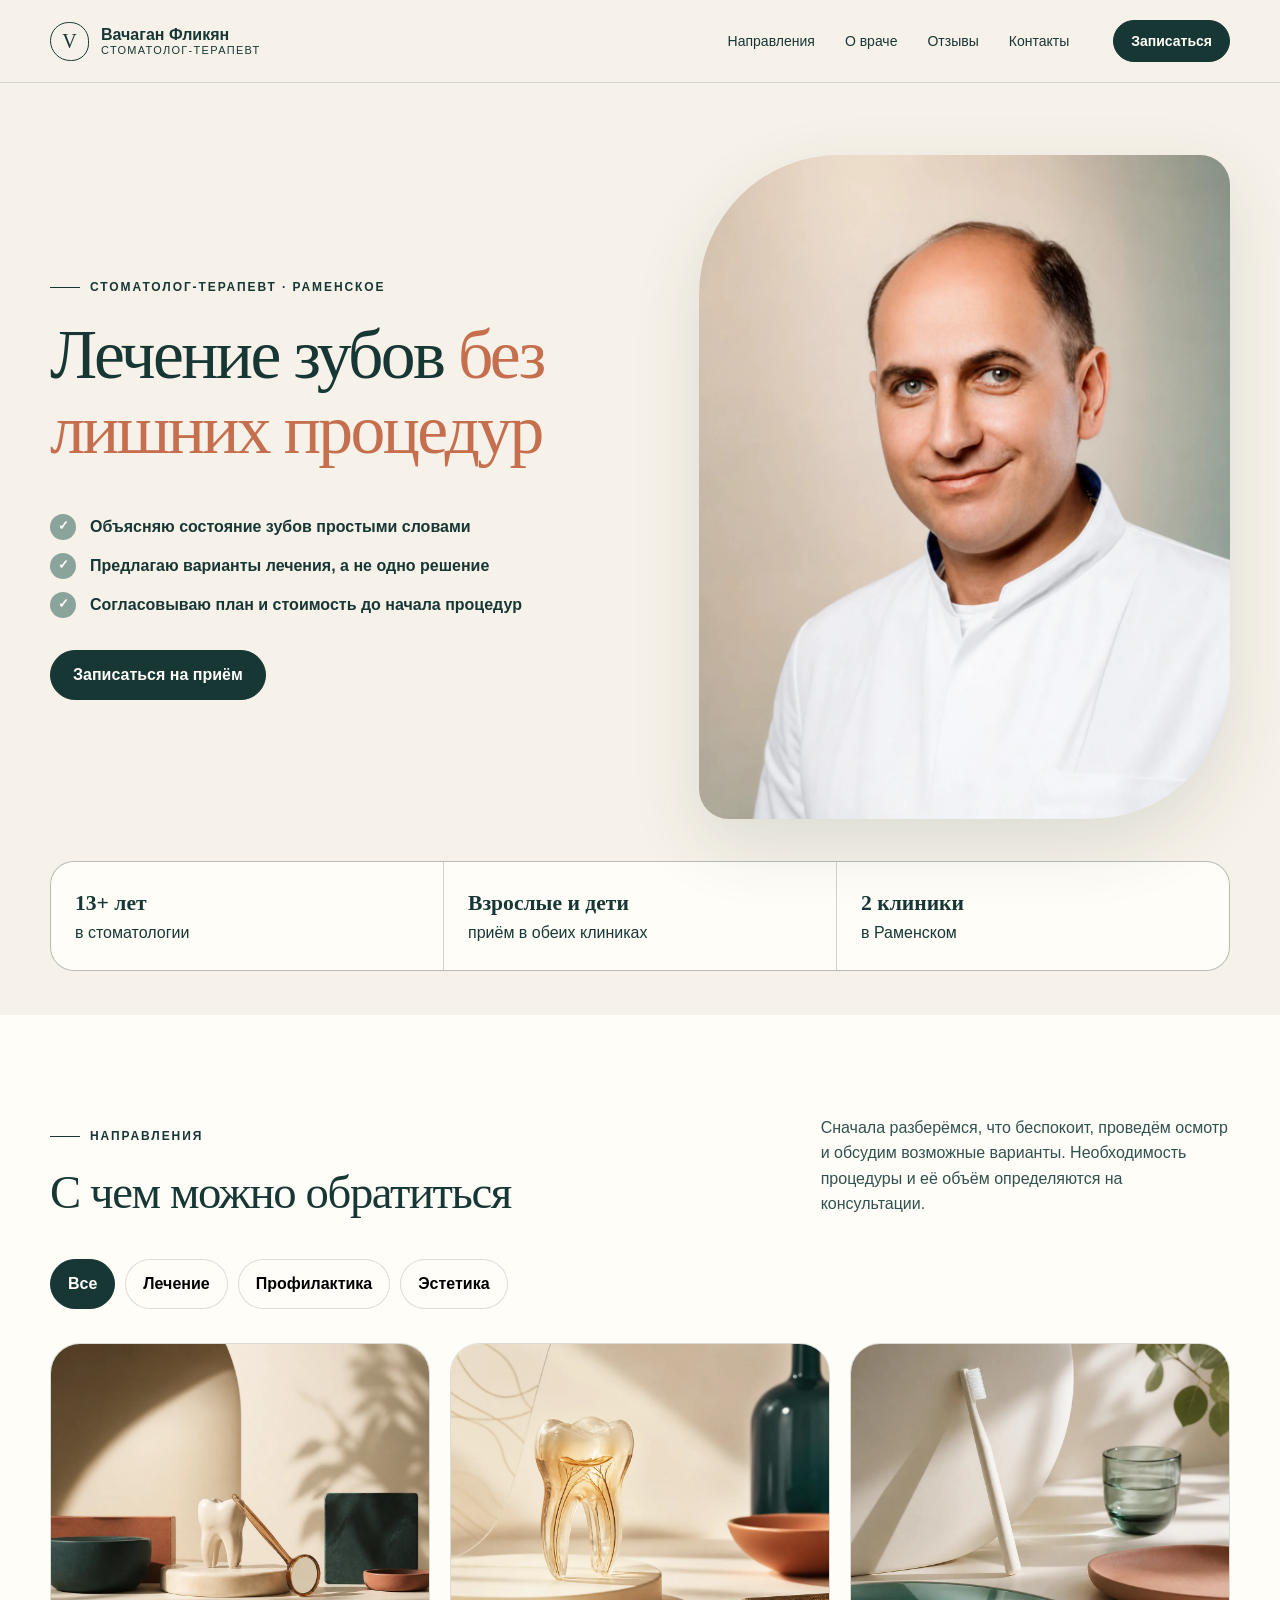
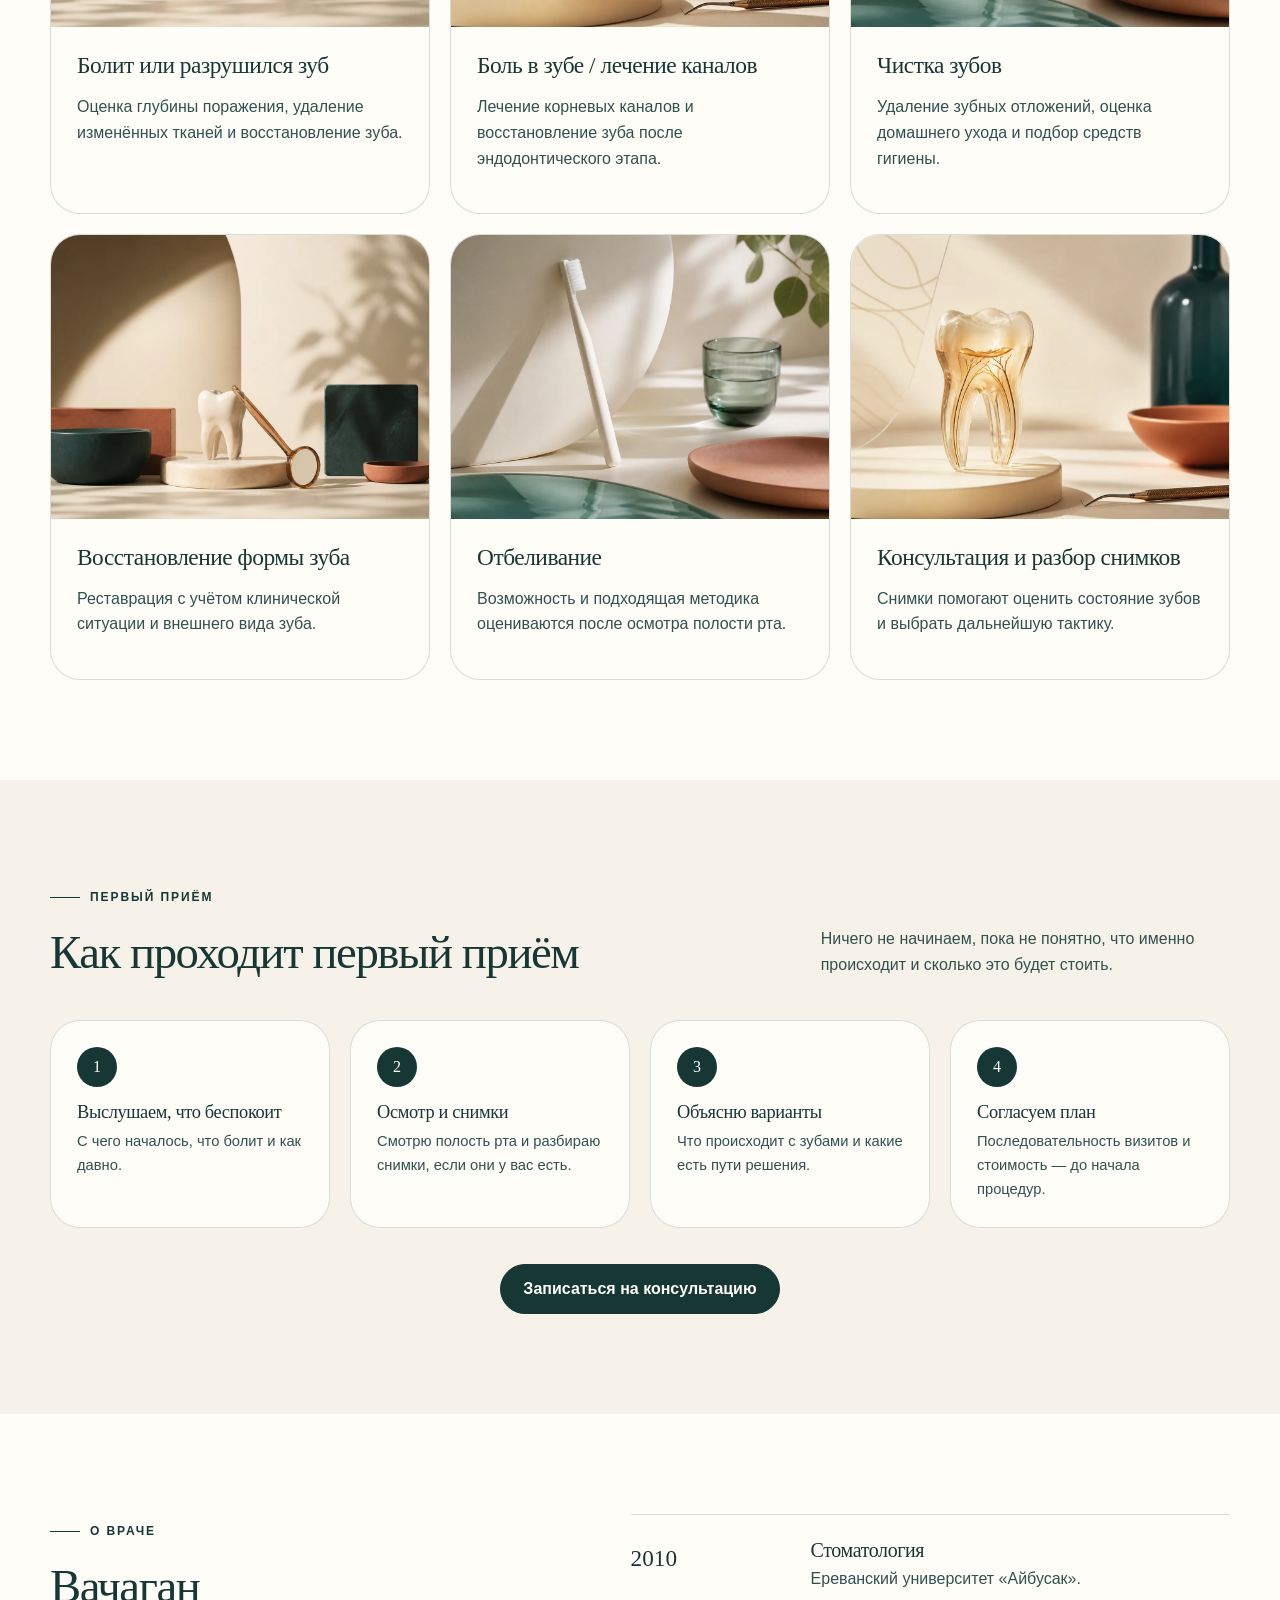
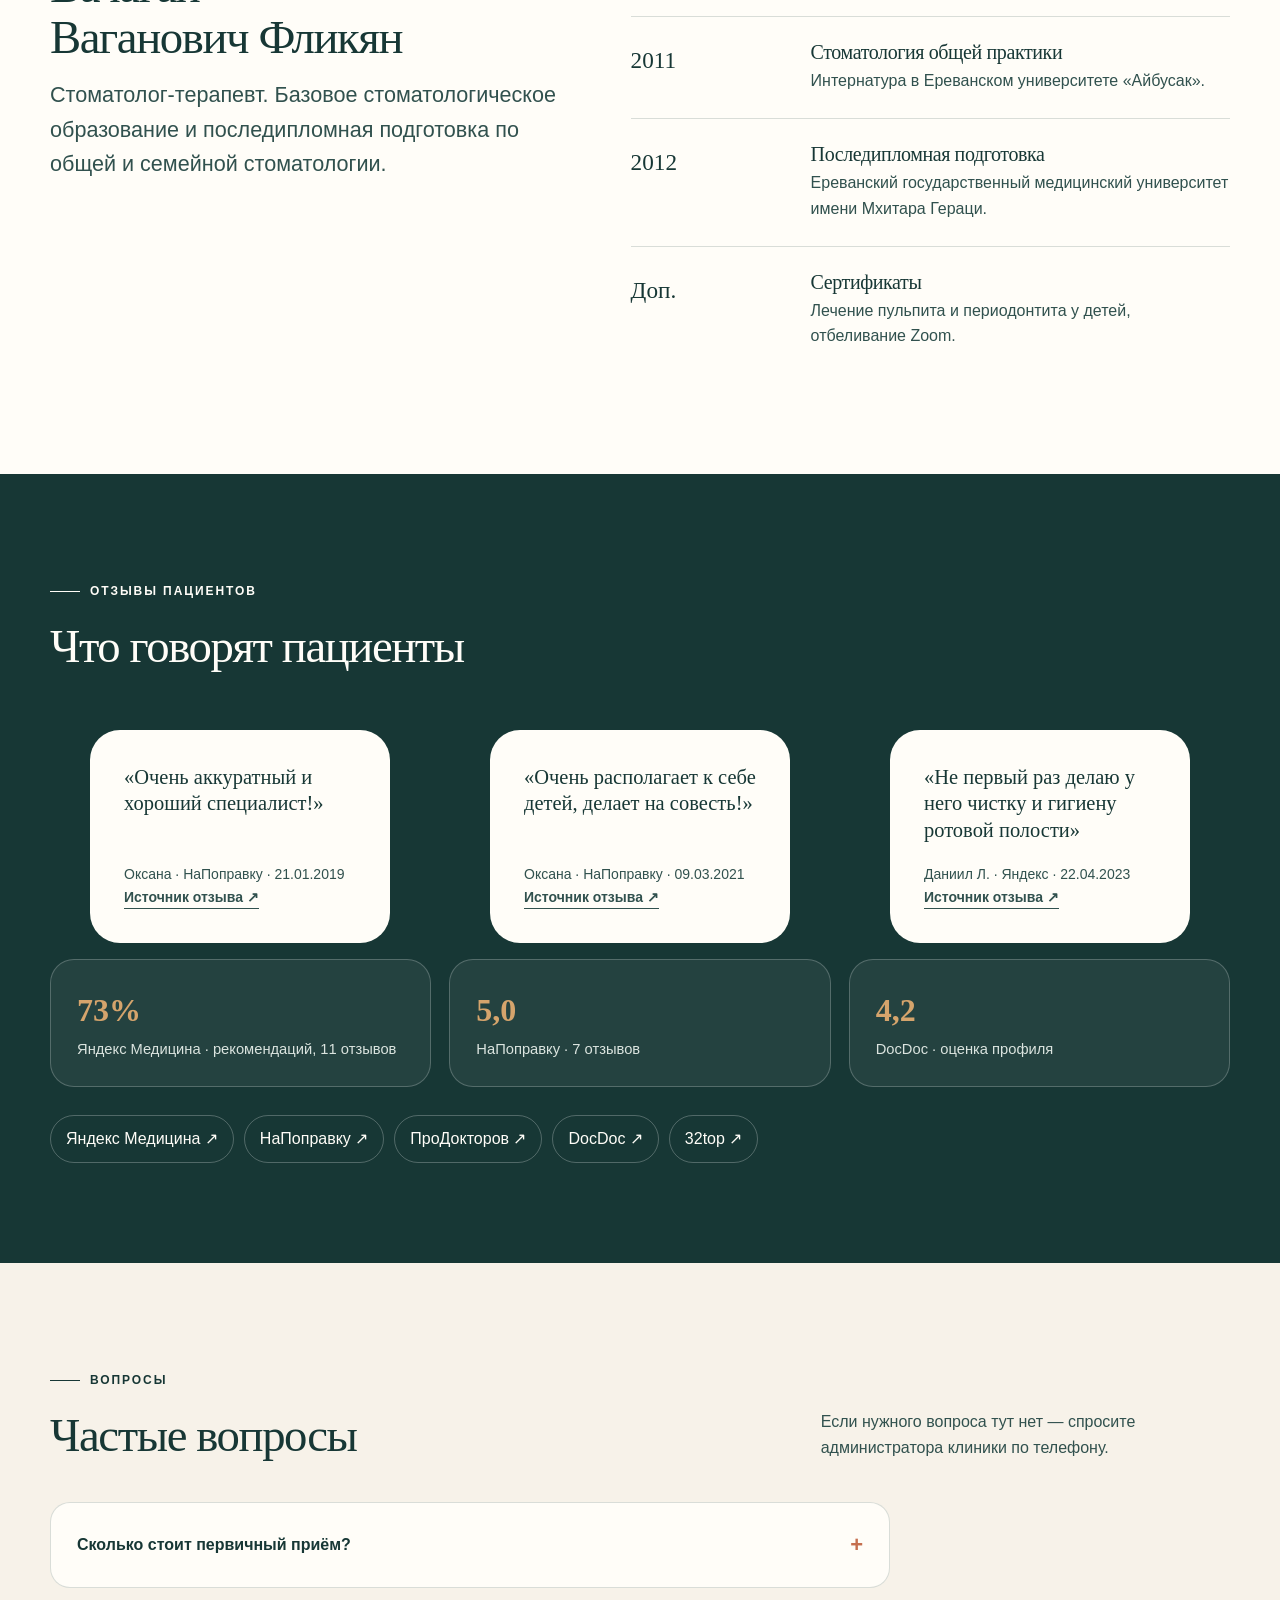
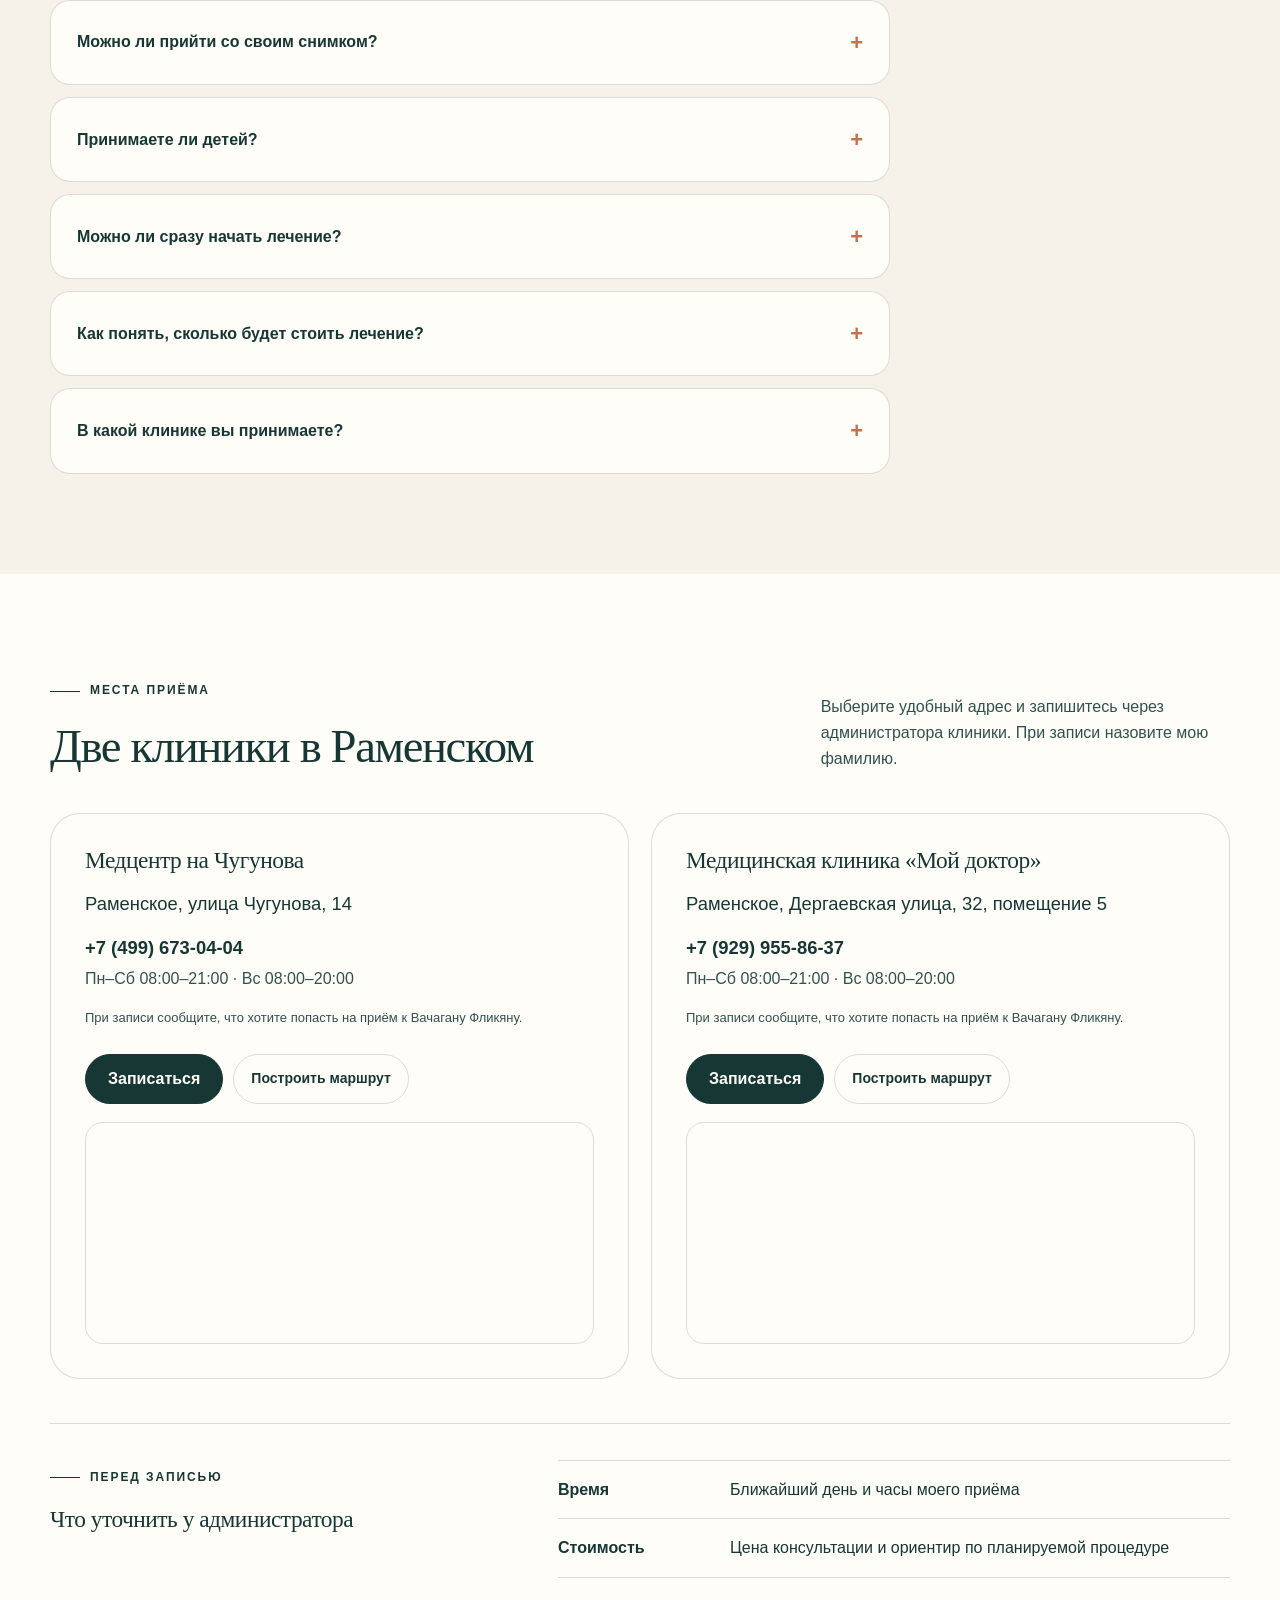
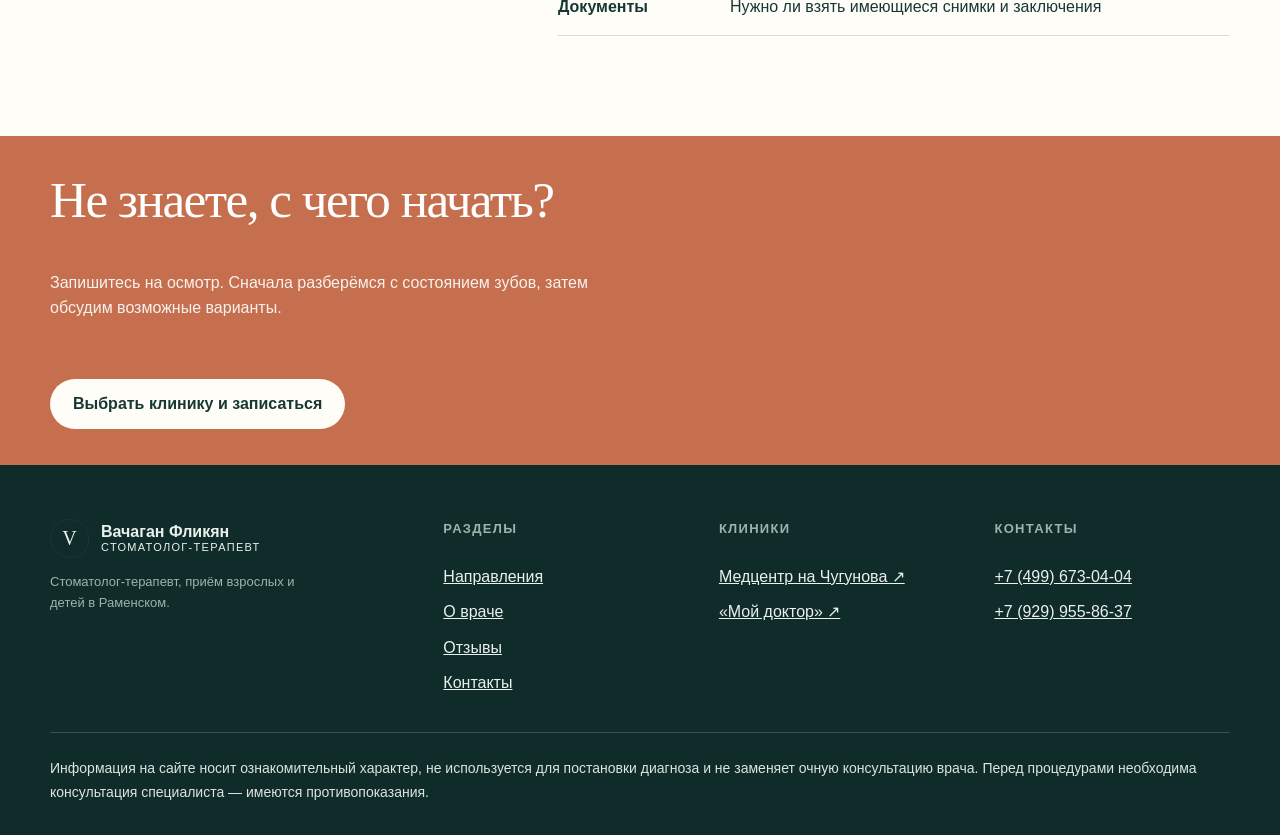
==== commit 1c6c2ea8: "Вернуть карточки направлений и встроить блок «Обо мне» в первый экран Восстановлено из многостраничн" ====
--- a/index.html
+++ b/index.html
@@ -14,9 +14,13 @@
   <section class="hero"><div class="container">
     <div class="hero-grid">
       <div class="hero-copy">
-        <span class="eyebrow">Стоматолог-терапевт · взрослые и дети</span>
-        <h1>Лечение зубов <span>спокойно, понятно</span> и без лишних процедур</h1>
-        <p class="lead">Сначала осмотр и диагностика. Затем объясню, что происходит, какие есть варианты и что действительно нужно лечить.</p>
+        <span class="eyebrow">Стоматолог-терапевт · Раменское</span>
+        <h1>Лечение зубов <span>без лишних процедур</span></h1>
+        <ul class="check-list">
+          <li>Объясняю состояние зубов простыми словами</li>
+          <li>Предлагаю варианты лечения, а не одно решение</li>
+          <li>Согласовываю план и стоимость до начала процедур</li>
+        </ul>
         <div class="actions"><a class="button" href="#kontakty">Записаться на приём</a></div>
       </div>
       <figure class="hero-visual hero-visual--portrait"><img src="assets/images/vachagan-hero-v2.webp" alt="Вачаган Ваганович Фликян" width="1200" height="1500"></figure>
@@ -26,41 +30,37 @@
 
   <section id="napravleniya" class="section section--white"><div class="container">
     <div class="section-head reveal"><div><span class="eyebrow">Направления</span><h2>С чем можно обратиться</h2></div><p>Сначала разберёмся, что беспокоит, проведём осмотр и обсудим возможные варианты. Необходимость процедуры и её объём определяются на консультации.</p></div>
+    <div class="filter-bar" role="group" aria-label="Фильтр направлений">
+      <button type="button" class="filter" data-filter="all" aria-pressed="true">Все</button>
+      <button type="button" class="filter" data-filter="therapy" aria-pressed="false">Лечение</button>
+      <button type="button" class="filter" data-filter="prevention" aria-pressed="false">Профилактика</button>
+      <button type="button" class="filter" data-filter="aesthetic" aria-pressed="false">Эстетика</button>
+    </div>
     <div class="cards">
-      <article class="service-card reveal"><div class="service-body"><h3>Болит или разрушился зуб</h3><p>Оценка глубины поражения, удаление изменённых тканей и восстановление зуба.</p></div></article>
-      <article class="service-card reveal"><div class="service-body"><h3>Боль в зубе / лечение каналов</h3><p>Лечение корневых каналов и восстановление зуба после эндодонтического этапа.</p></div></article>
-      <article class="service-card reveal"><div class="service-body"><h3>Чистка зубов</h3><p>Удаление зубных отложений, оценка домашнего ухода и подбор средств гигиены.</p></div></article>
-      <article class="service-card reveal"><div class="service-body"><h3>Восстановление формы зуба</h3><p>Реставрация с учётом клинической ситуации и внешнего вида зуба.</p></div></article>
-      <article class="service-card reveal"><div class="service-body"><h3>Отбеливание</h3><p>Возможность и подходящая методика оцениваются после осмотра полости рта.</p></div></article>
-      <article class="service-card reveal"><div class="service-body"><h3>Консультация и разбор снимков</h3><p>Снимки помогают оценить состояние зубов и выбрать дальнейшую тактику.</p></div></article>
+      <article class="service-card reveal" data-category="therapy"><img src="assets/images/restoration.webp" alt="" width="1200" height="900" loading="lazy"><div class="service-body"><h3>Болит или разрушился зуб</h3><p>Оценка глубины поражения, удаление изменённых тканей и восстановление зуба.</p></div></article>
+      <article class="service-card reveal" data-category="therapy"><img src="assets/images/endodontics.webp" alt="" width="1200" height="900" loading="lazy"><div class="service-body"><h3>Боль в зубе / лечение каналов</h3><p>Лечение корневых каналов и восстановление зуба после эндодонтического этапа.</p></div></article>
+      <article class="service-card reveal" data-category="prevention"><img src="assets/images/hygiene.webp" alt="" width="1200" height="900" loading="lazy"><div class="service-body"><h3>Чистка зубов</h3><p>Удаление зубных отложений, оценка домашнего ухода и подбор средств гигиены.</p></div></article>
+      <article class="service-card reveal" data-category="aesthetic"><img src="assets/images/restoration.webp" alt="" width="1200" height="900" loading="lazy"><div class="service-body"><h3>Восстановление формы зуба</h3><p>Реставрация с учётом клинической ситуации и внешнего вида зуба.</p></div></article>
+      <article class="service-card reveal" data-category="aesthetic"><img src="assets/images/hygiene.webp" alt="" width="1200" height="900" loading="lazy"><div class="service-body"><h3>Отбеливание</h3><p>Возможность и подходящая методика оцениваются после осмотра полости рта.</p></div></article>
+      <article class="service-card reveal" data-category="therapy"><img src="assets/images/endodontics.webp" alt="" width="1200" height="900" loading="lazy"><div class="service-body"><h3>Консультация и разбор снимков</h3><p>Снимки помогают оценить состояние зубов и выбрать дальнейшую тактику.</p></div></article>
     </div>
+    <p class="cards-empty" hidden>В этой группе пока ничего нет — вернитесь ко «Всем направлениям».</p>
   </div></section>
 
   <section class="section"><div class="container">
-    <div class="section-head reveal"><div><span class="eyebrow">Первый приём</span><h2>Как проходит первый приём</h2></div></div>
+    <div class="section-head reveal"><div><span class="eyebrow">Первый приём</span><h2>Как проходит первый приём</h2></div><p>Ничего не начинаем, пока не понятно, что именно происходит и сколько это будет стоить.</p></div>
     <div class="steps-grid">
-      <div class="step reveal"><span class="step-num">1</span><h3>Выслушаем, что беспокоит</h3></div>
-      <div class="step reveal"><span class="step-num">2</span><h3>Проведём осмотр и посмотрим снимки</h3></div>
-      <div class="step reveal"><span class="step-num">3</span><h3>Объясню состояние зубов и варианты лечения</h3></div>
-      <div class="step reveal"><span class="step-num">4</span><h3>Согласуем последовательность и стоимость</h3></div>
+      <div class="step reveal"><span class="step-num">1</span><h3>Выслушаем, что беспокоит</h3><p>С чего началось, что болит и как давно.</p></div>
+      <div class="step reveal"><span class="step-num">2</span><h3>Осмотр и снимки</h3><p>Смотрю полость рта и разбираю снимки, если они у вас есть.</p></div>
+      <div class="step reveal"><span class="step-num">3</span><h3>Объясню варианты</h3><p>Что происходит с зубами и какие есть пути решения.</p></div>
+      <div class="step reveal"><span class="step-num">4</span><h3>Согласуем план</h3><p>Последовательность визитов и стоимость — до начала процедур.</p></div>
     </div>
     <div style="text-align:center"><a class="button" href="#kontakty">Записаться на консультацию</a></div>
   </div></section>
 
-  <section id="o-vrache" class="section section--white"><div class="container split">
-    <div class="portrait reveal"><img src="assets/images/vachagan-hero-v2.webp" alt="Вачаган Ваганович Фликян"></div>
-    <div class="reveal"><span class="eyebrow">Обо мне</span><h2>Вачаган Ваганович Фликян</h2><p class="lead">Стоматолог-терапевт. Более 13 лет занимаюсь лечением и восстановлением зубов. Принимаю взрослых и детей в двух клиниках Раменского.</p>
-      <ul class="check-list">
-        <li>Объясняю состояние зубов простыми словами</li>
-        <li>Предлагаю варианты лечения, а не одно решение</li>
-        <li>Согласовываю план до начала процедур</li>
-      </ul>
-    </div>
-  </div></section>
-
-  <section class="section"><div class="container split">
-    <div><span class="eyebrow">Образование</span><h2>Образование и квалификация</h2><p class="lead">Базовое стоматологическое образование и последипломная подготовка по общей и семейной стоматологии.</p></div>
-    <div class="timeline timeline--compact">
+  <section id="o-vrache" class="section section--white"><div class="container split split--top">
+    <div class="reveal"><span class="eyebrow">О враче</span><h2>Вачаган Ваганович Фликян</h2><p class="lead">Стоматолог-терапевт. Базовое стоматологическое образование и последипломная подготовка по общей и семейной стоматологии.</p></div>
+    <div class="timeline">
       <div class="timeline-item"><time>2010</time><div><h3>Стоматология</h3><p>Ереванский университет «Айбусак».</p></div></div>
       <div class="timeline-item"><time>2011</time><div><h3>Стоматология общей практики</h3><p>Интернатура в Ереванском университете «Айбусак».</p></div></div>
       <div class="timeline-item"><time>2012</time><div><h3>Последипломная подготовка</h3><p>Ереванский государственный медицинский университет имени Мхитара Гераци.</p></div></div>
@@ -78,14 +78,13 @@
     <div class="rating-grid">
       <div class="rating-card"><strong>73%</strong>Яндекс Медицина · рекомендаций, 11 отзывов</div>
       <div class="rating-card"><strong>5,0</strong>НаПоправку · 7 отзывов</div>
-      <div class="rating-card"><strong>4,2</strong>DocDoc · пока без отзывов</div>
-      <div class="rating-card"><strong>—</strong>ПроДокторов · профиль без отзывов</div>
+      <div class="rating-card"><strong>4,2</strong>DocDoc · оценка профиля</div>
     </div>
     <div class="profile-cloud"><a href="https://yandex.ru/medicine/doctor/flikyan_vachagan_lfNmmLociJ0jN" target="_blank" rel="noopener">Яндекс Медицина ↗</a><a href="https://napopravku.ru/moskva/doctor-profile/flikan-vacagan-vaganovic/" target="_blank" rel="noopener">НаПоправку ↗</a><a href="https://prodoctorov.ru/ramenskoe/vrach/657264-flikyan/" target="_blank" rel="noopener">ПроДокторов ↗</a><a href="https://docdoc.ru/doctor/Flikyan_Vachagan" target="_blank" rel="noopener">DocDoc ↗</a><a href="https://www.32top.ru/dr/123957-flikyan-vachagan-vaganovich/" target="_blank" rel="noopener">32top ↗</a></div>
   </div></section>
 
-  <section class="section section--white"><div class="container">
-    <div class="section-head reveal"><div><span class="eyebrow">Вопросы</span><h2>Частые вопросы</h2></div></div>
+  <section class="section"><div class="container">
+    <div class="section-head reveal"><div><span class="eyebrow">Вопросы</span><h2>Частые вопросы</h2></div><p>Если нужного вопроса тут нет — спросите администратора клиники по телефону.</p></div>
     <div class="faq-list">
       <details class="faq-item"><summary>Сколько стоит первичный приём?</summary><p>Точную стоимость консультации подскажет администратор клиники по телефону — она зависит от выбранного адреса приёма.</p></details>
       <details class="faq-item"><summary>Можно ли прийти со своим снимком?</summary><p>Да, если у вас есть недавние рентген-снимки или заключения — возьмите их с собой, это ускорит осмотр.</p></details>
@@ -97,13 +96,19 @@
   </div></section>
 
   <section id="kontakty" class="section section--white"><div class="container">
-    <div class="section-head"><div><span class="eyebrow">Места приёма</span><h2>Две клиники в Раменском</h2></div><a class="button" href="tel:+79299558637">Записаться на приём</a></div>
-    <p class="lead" style="max-width:640px;margin-top:-20px">Выберите удобный адрес и запишитесь через администратора клиники.</p>
+    <div class="section-head reveal"><div><span class="eyebrow">Места приёма</span><h2>Две клиники в Раменском</h2></div><p>Выберите удобный адрес и запишитесь через администратора клиники. При записи назовите мою фамилию.</p></div>
     <div class="place-grid">
       <article class="place-card"><h3>Медцентр на Чугунова</h3><address>Раменское, улица Чугунова, 14</address><p class="tel-line"><a href="tel:+74996730404">+7 (499) 673-04-04</a></p><p class="muted">Пн–Сб 08:00–21:00 · Вс 08:00–20:00</p><p class="tiny muted">При записи сообщите, что хотите попасть на приём к Вачагану Фликяну.</p><div class="place-actions"><a class="button" href="tel:+74996730404">Записаться</a><a class="button button--ghost button--small" href="https://yandex.ru/maps/?text=%D0%A0%D0%B0%D0%BC%D0%B5%D0%BD%D1%81%D0%BA%D0%BE%D0%B5%2C%20%D1%83%D0%BB.%20%D0%A7%D1%83%D0%B3%D1%83%D0%BD%D0%BE%D0%B2%D0%B0%2C%2014" target="_blank" rel="noopener">Построить маршрут</a></div><div class="place-map"><iframe src="https://yandex.ru/map-widget/v1/?text=Раменское,%20улица%20Чугунова,%2014&z=16" loading="lazy" title="Карта: Медцентр на Чугунова"></iframe></div></article>
       <article class="place-card"><h3>Медицинская клиника «Мой доктор»</h3><address>Раменское, Дергаевская улица, 32, помещение 5</address><p class="tel-line"><a href="tel:+79299558637">+7 (929) 955-86-37</a></p><p class="muted">Пн–Сб 08:00–21:00 · Вс 08:00–20:00</p><p class="tiny muted">При записи сообщите, что хотите попасть на приём к Вачагану Фликяну.</p><div class="place-actions"><a class="button" href="tel:+79299558637">Записаться</a><a class="button button--ghost button--small" href="https://yandex.ru/maps/?text=%D0%A0%D0%B0%D0%BC%D0%B5%D0%BD%D1%81%D0%BA%D0%BE%D0%B5%2C%20%D0%94%D0%B5%D1%80%D0%B3%D0%B0%D0%B5%D0%B2%D1%81%D0%BA%D0%B0%D1%8F%20%D1%83%D0%BB%D0%B8%D1%86%D0%B0%2C%2032" target="_blank" rel="noopener">Построить маршрут</a></div><div class="place-map"><iframe src="https://yandex.ru/map-widget/v1/?text=Раменское,%20Дергаевская%20улица,%2032&z=16" loading="lazy" title="Карта: Мой доктор"></iframe></div></article>
     </div>
-    <div class="notice" style="margin-top:32px"><strong>Перед звонком можно уточнить:</strong> ближайшее время приёма · стоимость консультации · нужно ли взять снимки.</div>
+    <div class="before-call reveal">
+      <div><span class="eyebrow">Перед записью</span><h3>Что уточнить у администратора</h3></div>
+      <div class="fact-list">
+        <div class="fact"><strong>Время</strong><span>Ближайший день и часы моего приёма</span></div>
+        <div class="fact"><strong>Стоимость</strong><span>Цена консультации и ориентир по планируемой процедуре</span></div>
+        <div class="fact"><strong>Документы</strong><span>Нужно ли взять имеющиеся снимки и заключения</span></div>
+      </div>
+    </div>
   </div></section>
 
   <section class="cta-band cta-band--final"><div class="container">
--- a/assets/css/styles.css
+++ b/assets/css/styles.css
@@ -1,10 +1,7 @@
 :root{--ink:#173735;--ink-2:#31514e;--paper:#f7f2e9;--paper-2:#eee5d8;--white:#fffdf8;--terracotta:#c56f4f;--amber:#d5a46c;--sage:#8aa49b;--line:rgba(23,55,53,.16);--shadow:0 24px 70px rgba(23,55,53,.12);--radius:30px;--max:1180px}
-*{box-sizing:border-box}html{scroll-behavior:smooth}body{margin:0;color:var(--ink);background:var(--paper);font-family:"Segoe UI",Arial,sans-serif;line-height:1.6;overflow-x:hidden}img{display:block;max-width:100%}a{color:inherit}button,input{font:inherit}p{margin:0 0 1rem}h1,h2,h3{margin:0 0 1rem;font-family:Georgia,"Times New Roman",serif;font-weight:500;line-height:1.08}h1{font-size:clamp(3rem,7vw,6.8rem);letter-spacing:-.055em}h2{font-size:clamp(2.2rem,4.8vw,4.6rem);letter-spacing:-.045em}h3{font-size:clamp(1.35rem,2vw,1.9rem)}.container{width:min(calc(100% - 40px),var(--max));margin-inline:auto}.skip-link{position:fixed;left:12px;top:-100px;z-index:999;background:var(--ink);color:white;padding:12px 18px;border-radius:10px}.skip-link:focus{top:12px}.site-header{position:sticky;top:0;z-index:50;background:rgba(247,242,233,.9);backdrop-filter:blur(18px);border-bottom:1px solid var(--line)}.nav-wrap{height:82px;display:flex;align-items:center;gap:24px}.brand{display:flex;align-items:center;gap:12px;text-decoration:none;white-space:nowrap}.brand-mark{width:39px;height:39px;border:1px solid var(--ink);border-radius:50% 50% 46% 54%;display:grid;place-items:center;font-family:Georgia,serif;font-size:20px}.brand-text{font-weight:700;line-height:1.12}.brand-text small{display:block;font-size:11px;font-weight:500;letter-spacing:.12em;text-transform:uppercase}.site-nav{margin-left:auto;display:flex;align-items:center;gap:6px}.site-nav a{padding:10px 12px;text-decoration:none;border-radius:999px;font-size:14px}.site-nav a:hover,.site-nav a[aria-current="page"]{background:var(--paper-2)}.header-cta{margin-left:8px}.menu-toggle{display:none;margin-left:auto;border:1px solid var(--line);background:var(--white);width:48px;height:48px;border-radius:50%;cursor:pointer}.button{display:inline-flex;align-items:center;justify-content:center;gap:9px;min-height:50px;padding:0 22px;border-radius:999px;background:var(--ink);border:1px solid var(--ink);color:var(--white);font-weight:700;text-decoration:none;transition:transform .2s,background .2s}.button:hover{transform:translateY(-2px);background:#254c48}.button--light{background:var(--white);color:var(--ink);border-color:transparent}.button--ghost{background:transparent;color:var(--ink);border-color:var(--line)}.button--small{min-height:42px;padding:0 17px;font-size:14px}:focus-visible{outline:3px solid var(--amber);outline-offset:4px}.eyebrow{display:inline-flex;align-items:center;gap:10px;text-transform:uppercase;letter-spacing:.16em;font-size:12px;font-weight:800;margin-bottom:20px}.eyebrow:before{content:"";width:30px;height:1px;background:currentColor}.hero{padding:72px 0 44px}.hero-grid{display:grid;grid-template-columns:1.1fr .9fr;align-items:stretch;min-height:650px}.hero-copy{position:relative;z-index:2;padding:54px 60px 50px 0;display:flex;flex-direction:column;justify-content:center}.hero-copy h1 span{color:var(--terracotta)}.lead{font-size:clamp(1.08rem,1.8vw,1.35rem);max-width:650px;color:var(--ink-2)}.actions{display:flex;gap:12px;flex-wrap:wrap;margin-top:28px}.hero-visual{position:relative;border-radius:140px 30px 140px 30px;overflow:hidden;background:var(--paper-2);box-shadow:var(--shadow)}.hero-visual img{width:100%;height:100%;object-fit:cover;object-position:center 28%}.hero-note{position:absolute;left:-42px;bottom:34px;max-width:260px;background:var(--white);padding:20px 22px;border-radius:22px;box-shadow:var(--shadow)}.hero-note strong{display:block;font-family:Georgia,serif;font-size:1.35rem}.trust-strip{display:grid;grid-template-columns:repeat(3,1fr);gap:1px;background:var(--line);border:1px solid var(--line);border-radius:24px;overflow:hidden;margin-top:42px}.trust-item{background:var(--white);padding:24px}.trust-item b{display:block;font-family:Georgia,serif;font-size:1.35rem}.section{padding:100px 0}.section--white{background:var(--white)}.section--dark{background:var(--ink);color:var(--white)}.section-head{display:flex;justify-content:space-between;align-items:end;gap:40px;margin-bottom:42px}.section-head p{max-width:520px;color:var(--ink-2)}.section--dark .section-head p{color:#dbe4df}.cards{display:grid;grid-template-columns:repeat(3,1fr);gap:20px}.service-card{background:var(--white);border:1px solid var(--line);border-radius:var(--radius);overflow:hidden;min-width:0}.service-card img{width:100%;aspect-ratio:4/3;object-fit:cover}.service-body{padding:26px}.service-body p{color:var(--ink-2)}.service-meta{display:flex;justify-content:space-between;align-items:center;margin-top:20px;padding-top:18px;border-top:1px solid var(--line);font-size:13px;font-weight:700}.split{display:grid;grid-template-columns:.92fr 1.08fr;gap:70px;align-items:center}.portrait{position:relative}.portrait img{width:100%;aspect-ratio:1/1;object-fit:cover;border-radius:45% 45% 28px 28px;filter:saturate(.86)}.portrait:after{content:"";position:absolute;inset:18px -18px -18px 18px;border:1px solid var(--terracotta);border-radius:45% 45% 28px 28px;z-index:-1}.fact-list{display:grid;gap:0;margin:28px 0}.fact{display:grid;grid-template-columns:150px 1fr;gap:22px;padding:16px 0;border-top:1px solid var(--line)}.fact:last-child{border-bottom:1px solid var(--line)}.source-link{display:inline-flex;gap:8px;align-items:center;font-weight:700;text-decoration:none;border-bottom:1px solid currentColor}.reviews-grid{display:grid;grid-template-columns:repeat(3,1fr);gap:20px}.review-item{background:var(--white);color:var(--ink);border-radius:var(--radius);padding:clamp(24px,3vw,34px);display:flex;flex-direction:column}.review-item .quote{font-family:Georgia,serif;font-size:clamp(1.2rem,1.6vw,1.5rem);line-height:1.3;margin-bottom:20px}.review-item footer{margin-top:auto;color:var(--ink-2);font-size:14px;line-height:1.6}.profile-cloud{display:flex;flex-wrap:wrap;gap:10px;margin-top:28px}.profile-cloud a{padding:10px 15px;border:1px solid var(--line);border-radius:999px;text-decoration:none;background:var(--white)}.section--dark .profile-cloud a{border-color:rgba(255,255,255,.25);background:transparent;color:var(--white)}.cta-band{padding:36px 0;background:var(--terracotta);color:white}.cta-band .container{display:flex;align-items:center;justify-content:space-between;gap:32px}.cta-band h2{font-size:clamp(2rem,4vw,3.8rem);margin:0}.cta-band--final .container{flex-direction:column;align-items:flex-start;text-align:left}.cta-band--final p{max-width:560px;color:rgba(255,255,255,.9);margin:10px 0 26px}.steps-grid{display:grid;grid-template-columns:repeat(4,1fr);gap:20px;margin-bottom:36px}.step{background:var(--white);border:1px solid var(--line);border-radius:var(--radius);padding:26px}.step-num{display:grid;place-items:center;width:40px;height:40px;border-radius:50%;background:var(--ink);color:var(--white);font-family:Georgia,serif;margin-bottom:16px}.check-list{list-style:none;margin:28px 0;padding:0;display:grid;gap:16px}.check-list li{display:flex;gap:14px;align-items:flex-start;font-weight:600}.check-list li:before{content:"✓";flex:none;display:grid;place-items:center;width:26px;height:26px;border-radius:50%;background:var(--sage);color:var(--white);font-size:13px;font-weight:700}.faq-list{display:grid;gap:12px}.faq-item{background:var(--white);border:1px solid var(--line);border-radius:20px;padding:6px 26px}.faq-item summary{padding:18px 0;cursor:pointer;font-weight:700;list-style:none;display:flex;justify-content:space-between;align-items:center;gap:20px}.faq-item summary::-webkit-details-marker{display:none}.faq-item summary:after{content:"+";font-size:22px;color:var(--terracotta);flex:none}.faq-item[open] summary:after{content:"–"}.faq-item p{padding-bottom:20px;margin:0;color:var(--ink-2)}.page-hero{padding:90px 0 60px}.page-hero p{max-width:720px}.timeline{display:grid;gap:0}.timeline-item{display:grid;grid-template-columns:140px 1fr;gap:40px;padding:25px 0;border-top:1px solid var(--line)}.timeline-item time{font-family:Georgia,serif;font-size:1.45rem}.timeline--compact .timeline-item{grid-template-columns:100px 1fr;gap:22px;padding:13px 0}.timeline--compact .timeline-item time{font-size:1.05rem}.timeline--compact .timeline-item h3{font-size:1.05rem;margin-bottom:2px}.timeline--compact .timeline-item p{margin-bottom:0;font-size:14px}.notice{padding:22px;border:1px solid var(--line);border-radius:20px;background:rgba(213,164,108,.12)}.rating-grid{display:grid;grid-template-columns:repeat(4,1fr);gap:18px}.rating-card{border:1px solid var(--line);border-radius:24px;padding:26px;background:var(--white)}.rating-card strong{font-family:Georgia,serif;font-size:2rem;display:block}.place-grid{display:grid;grid-template-columns:repeat(2,1fr);gap:22px}.place-card{border-radius:var(--radius);padding:34px;background:var(--white);border:1px solid var(--line)}.place-card address{font-style:normal;font-size:1.15rem}.place-actions{display:flex;gap:10px;flex-wrap:wrap;margin-top:25px}.place-map{margin-top:18px;border-radius:18px;overflow:hidden;border:1px solid var(--line)}.place-map iframe{width:100%;height:220px;border:0;display:block}.footer{padding:54px 0 30px;background:#102c2a;color:#eaf0ec}.footer-grid{display:grid;grid-template-columns:1.2fr .8fr .8fr .8fr;gap:40px}.footer a{color:inherit}.footer nav{display:grid;gap:10px}.footer h5{margin:0 0 14px;font-size:13px;text-transform:uppercase;letter-spacing:.1em;color:#9db3ac}.footer-note{margin-top:36px;padding-top:24px;border-top:1px solid rgba(255,255,255,.16);font-size:14px;line-height:1.7;color:#dbe4df}.footer-legal{display:flex;gap:16px;flex-wrap:wrap;margin-top:14px;font-size:13px}.tel-line{font-weight:700;font-size:1.15rem;margin:14px 0 4px}.tel-line a{text-decoration:none}.muted{color:var(--ink-2)}.tiny{font-size:13px}.mobile-call{display:none;position:fixed;z-index:45;left:16px;right:16px;bottom:14px}.reveal{opacity:0;transform:translateY(20px);transition:.6s}.reveal.is-visible{opacity:1;transform:none}
-@media(max-width:900px){.site-nav{position:fixed;inset:82px 0 auto 0;background:var(--paper);padding:20px;display:none;flex-direction:column;align-items:stretch;border-bottom:1px solid var(--line)}.site-nav.is-open{display:flex}.site-nav a{font-size:18px;padding:13px}.header-cta{display:none}.menu-toggle{display:grid;place-items:center}.hero-grid,.split{grid-template-columns:1fr}.hero-copy{padding:25px 0 40px}.hero-visual{min-height:520px}.hero-note{left:20px}.cards{grid-template-columns:repeat(2,1fr)}.section-head{align-items:start;flex-direction:column}.rating-grid{grid-template-columns:repeat(2,1fr)}.reviews-grid{grid-template-columns:repeat(2,1fr)}.steps-grid{grid-template-columns:repeat(2,1fr)}.footer-grid{grid-template-columns:1fr 1fr}.footer-grid>div:first-child{grid-column:1/-1}.place-grid{grid-template-columns:1fr}}
-@media(max-width:620px){.container{width:min(calc(100% - 28px),var(--max))}.nav-wrap{height:70px}.site-nav{inset:70px 0 auto 0}.brand-text small{display:none}.hero{padding-top:34px}.hero-grid{min-height:0}.hero-visual{min-height:410px;border-radius:90px 20px 90px 20px}.hero-note{left:12px;right:12px;bottom:12px;max-width:none}.trust-strip{grid-template-columns:1fr}.cards{grid-template-columns:1fr}.section{padding:74px 0}.fact,.timeline-item{grid-template-columns:1fr;gap:6px}.timeline--compact .timeline-item{grid-template-columns:1fr;gap:2px}.portrait:after{inset:10px 0 -10px 10px}.cta-band .container{align-items:flex-start;flex-direction:column}.reviews-grid,.steps-grid,.rating-grid{grid-template-columns:1fr}.footer-grid{grid-template-columns:1fr}.mobile-call{display:flex}.footer{padding-bottom:100px}.actions .button{width:100%}.place-actions .button{width:100%}}
+*{box-sizing:border-box}html{scroll-behavior:smooth}body{margin:0;color:var(--ink);background:var(--paper);font-family:"Segoe UI",Arial,sans-serif;line-height:1.6;overflow-x:hidden}img{display:block;max-width:100%}a{color:inherit}button,input{font:inherit}p{margin:0 0 1rem}h1,h2,h3{margin:0 0 1rem;font-family:Georgia,"Times New Roman",serif;font-weight:500;line-height:1.08}h1{font-size:clamp(2.6rem, 1.55rem + 3.5vw, 5.2rem);letter-spacing:-.038em;text-wrap:balance}h2{font-size:clamp(1.9rem, 1.4rem + 1.9vw, 3.1rem);letter-spacing:-.03em;text-wrap:balance}h3{font-size:clamp(1.2rem, 1.1rem + .45vw, 1.55rem);letter-spacing:-.02em}.container{width:min(calc(100% - 40px),var(--max));margin-inline:auto}.skip-link{position:fixed;left:12px;top:-100px;z-index:999;background:var(--ink);color:white;padding:12px 18px;border-radius:10px}.skip-link:focus{top:12px}.site-header{position:sticky;top:0;z-index:50;background:rgba(247,242,233,.9);backdrop-filter:blur(18px);border-bottom:1px solid var(--line)}.nav-wrap{height:82px;display:flex;align-items:center;gap:24px}.brand{display:flex;align-items:center;gap:12px;text-decoration:none;white-space:nowrap}.brand-mark{width:39px;height:39px;border:1px solid var(--ink);border-radius:50% 50% 46% 54%;display:grid;place-items:center;font-family:Georgia,serif;font-size:20px}.brand-text{font-weight:700;line-height:1.12}.brand-text small{display:block;font-size:11px;font-weight:500;letter-spacing:.12em;text-transform:uppercase}.site-nav{margin-left:auto;display:flex;align-items:center;gap:6px}.site-nav a{padding:10px 12px;text-decoration:none;border-radius:999px;font-size:14px}.site-nav a:hover,.site-nav a[aria-current="page"]{background:var(--paper-2)}.header-cta{margin-left:8px}.menu-toggle{display:none;margin-left:auto;border:1px solid var(--line);background:var(--white);width:48px;height:48px;border-radius:50%;cursor:pointer}.button{display:inline-flex;align-items:center;justify-content:center;gap:9px;min-height:50px;padding:0 22px;border-radius:999px;background:var(--ink);border:1px solid var(--ink);color:var(--white);font-weight:700;text-decoration:none;transition:transform .2s,background .2s}.button:hover{transform:translateY(-2px);background:#254c48}.button--light{background:var(--white);color:var(--ink);border-color:transparent}.button--ghost{background:transparent;color:var(--ink);border-color:var(--line)}.button--small{min-height:42px;padding:0 17px;font-size:14px}:focus-visible{outline:3px solid var(--amber);outline-offset:4px}.eyebrow{display:inline-flex;align-items:center;gap:10px;text-transform:uppercase;letter-spacing:.16em;font-size:12px;font-weight:800;margin-bottom:20px}.eyebrow:before{content:"";width:30px;height:1px;background:currentColor}.hero{padding:72px 0 44px}.hero-grid{display:grid;grid-template-columns:1.1fr .9fr;align-items:stretch;min-height:650px}.hero-copy{position:relative;z-index:2;padding:54px 60px 50px 0;display:flex;flex-direction:column;justify-content:center}.hero-copy h1 span{color:var(--terracotta)}.lead{font-size:clamp(1.08rem,1.8vw,1.35rem);max-width:650px;color:var(--ink-2)}.actions{display:flex;gap:12px;flex-wrap:wrap;margin-top:28px}.hero-visual{position:relative;border-radius:140px 30px 140px 30px;overflow:hidden;background:var(--paper-2);box-shadow:var(--shadow)}.hero-visual img{width:100%;height:100%;object-fit:cover;object-position:center 28%}.trust-strip{display:grid;grid-template-columns:repeat(3,1fr);gap:1px;background:var(--line);border:1px solid var(--line);border-radius:24px;overflow:hidden;margin-top:42px}.trust-item{background:var(--white);padding:24px}.trust-item b{display:block;font-family:Georgia,serif;font-size:1.35rem}.section{padding:100px 0}.section--white{background:var(--white)}.section--dark{background:var(--ink);color:var(--white)}.section-head{display:flex;justify-content:space-between;align-items:end;gap:26px 56px;flex-wrap:wrap;margin-bottom:42px}.section-head>div{flex:1 1 420px;max-width:620px;min-width:0}.section-head h2{margin-bottom:0}.section-head p{flex:1 1 320px;max-width:46ch;margin:0;color:var(--ink-2)}.section--dark .section-head p{color:#dbe4df}.cards{display:grid;grid-template-columns:repeat(3,1fr);gap:20px}.service-card{background:var(--white);border:1px solid var(--line);border-radius:var(--radius);overflow:hidden;min-width:0}.service-card img{width:100%;height:auto;aspect-ratio:4/3;object-fit:cover}.service-body{padding:26px}.service-body p{color:var(--ink-2)}.filter-bar{display:flex;flex-wrap:wrap;gap:10px;margin-bottom:34px}.filter{border:1px solid var(--line);background:var(--white);padding:11px 17px;border-radius:999px;cursor:pointer;font-weight:700;transition:background .2s,color .2s,border-color .2s}.filter:hover{border-color:var(--ink)}.filter[aria-pressed="true"]{background:var(--ink);color:var(--white);border-color:var(--ink)}.cards-empty{margin:24px 0 0;color:var(--ink-2)}.split{display:grid;grid-template-columns:.92fr 1.08fr;gap:70px;align-items:center}.split--top{align-items:start}.fact-list{display:grid;gap:0;margin:28px 0}.fact{display:grid;grid-template-columns:150px 1fr;gap:22px;padding:16px 0;border-top:1px solid var(--line)}.fact:last-child{border-bottom:1px solid var(--line)}.source-link{display:inline-flex;gap:8px;align-items:center;font-weight:700;text-decoration:none;border-bottom:1px solid currentColor}.reviews-grid{display:grid;grid-template-columns:repeat(3,1fr);gap:20px}.review-item{background:var(--white);color:var(--ink);border-radius:var(--radius);padding:clamp(24px,3vw,34px);display:flex;flex-direction:column}.review-item .quote{font-family:Georgia,serif;font-size:clamp(1.2rem,1.6vw,1.5rem);line-height:1.3;margin-bottom:20px}.review-item footer{margin-top:auto;color:var(--ink-2);font-size:14px;line-height:1.6}.profile-cloud{display:flex;flex-wrap:wrap;gap:10px;margin-top:28px}.profile-cloud a{padding:10px 15px;border:1px solid var(--line);border-radius:999px;text-decoration:none;background:var(--white)}.section--dark .profile-cloud a{border-color:rgba(255,255,255,.25);background:transparent;color:var(--white)}.cta-band{padding:36px 0;background:var(--terracotta);color:white}.cta-band .container{display:flex;align-items:center;justify-content:space-between;gap:32px}.cta-band h2{font-size:clamp(2rem,4vw,3.8rem);margin:0}.cta-band--final .container{flex-direction:column;align-items:flex-start;text-align:left}.cta-band--final p{max-width:560px;color:rgba(255,255,255,.9);margin:10px 0 26px}.steps-grid{display:grid;grid-template-columns:repeat(4,1fr);gap:20px;margin-bottom:36px}.step{background:var(--white);border:1px solid var(--line);border-radius:var(--radius);padding:26px}.step h3{font-size:1.15rem;margin-bottom:8px}.step p{margin:0;font-size:.92rem;color:var(--ink-2)}.step-num{display:grid;place-items:center;width:40px;height:40px;border-radius:50%;background:var(--ink);color:var(--white);font-family:Georgia,serif;margin-bottom:16px}.check-list{list-style:none;margin:26px 0 0;padding:0;display:grid;gap:13px}.hero-copy .check-list{margin-top:30px}.hero-copy .actions{margin-top:32px}.check-list li{display:flex;gap:14px;align-items:flex-start;font-weight:600}.check-list li:before{content:"✓";flex:none;display:grid;place-items:center;width:26px;height:26px;border-radius:50%;background:var(--sage);color:var(--white);font-size:13px;font-weight:700}.faq-list{display:grid;gap:12px;max-width:840px}.faq-item{background:var(--white);border:1px solid var(--line);border-radius:20px;padding:6px 26px}.faq-item summary{padding:18px 0;cursor:pointer;font-weight:700;list-style:none;display:flex;justify-content:space-between;align-items:center;gap:20px}.faq-item summary::-webkit-details-marker{display:none}.faq-item summary:after{content:"+";font-size:22px;color:var(--terracotta);flex:none}.faq-item[open] summary:after{content:"–"}.faq-item p{padding-bottom:20px;margin:0;color:var(--ink-2)}.timeline{display:grid;gap:0}.timeline-item{display:grid;grid-template-columns:140px 1fr;gap:40px;padding:25px 0;border-top:1px solid var(--line)}.timeline-item time{font-family:Georgia,serif;font-size:1.45rem}.timeline-item h3{font-size:1.25rem;margin-bottom:4px}.timeline-item p{margin-bottom:0;color:var(--ink-2)}.before-call{display:grid;grid-template-columns:.8fr 1.2fr;gap:40px 60px;align-items:start;margin-top:44px;padding-top:36px;border-top:1px solid var(--line)}.before-call h3{margin:0}.before-call .fact-list{margin:0}.rating-grid{display:grid;grid-template-columns:repeat(auto-fit,minmax(230px,1fr));gap:18px}.rating-card{border:1px solid var(--line);border-radius:24px;padding:26px;background:var(--white);color:var(--ink);font-size:.92rem;line-height:1.5}.section--dark .rating-card{background:rgba(255,255,255,.06);border-color:rgba(255,255,255,.22);color:#dbe4df}.rating-card strong{font-family:Georgia,serif;font-size:2rem;display:block;margin-bottom:4px;color:var(--amber)}.place-grid{display:grid;grid-template-columns:repeat(2,1fr);gap:22px}.place-card{border-radius:var(--radius);padding:34px;background:var(--white);border:1px solid var(--line)}.place-card address{font-style:normal;font-size:1.15rem}.place-actions{display:flex;gap:10px;flex-wrap:wrap;margin-top:25px}.place-map{margin-top:18px;border-radius:18px;overflow:hidden;border:1px solid var(--line)}.place-map iframe{width:100%;height:220px;border:0;display:block}.footer{padding:54px 0 30px;background:#102c2a;color:#eaf0ec}.footer-grid{display:grid;grid-template-columns:1.2fr .8fr .8fr .8fr;gap:40px}.footer a{color:inherit}.footer nav{display:grid;align-content:start;gap:10px}.footer h5{margin:0 0 14px;font-size:13px;text-transform:uppercase;letter-spacing:.1em;color:#9db3ac}.footer-note{margin-top:36px;padding-top:24px;border-top:1px solid rgba(255,255,255,.16);font-size:14px;line-height:1.7;color:#dbe4df}.tel-line{font-weight:700;font-size:1.15rem;margin:14px 0 4px}.tel-line a{text-decoration:none}.muted{color:var(--ink-2)}.tiny{font-size:13px}.mobile-call{display:none;position:fixed;z-index:45;left:16px;right:16px;bottom:14px}.reveal{opacity:0;transform:translateY(20px);transition:.6s}.reveal.is-visible{opacity:1;transform:none}
+@media(max-width:900px){.site-nav{position:fixed;inset:82px 0 auto 0;background:var(--paper);padding:20px;display:none;flex-direction:column;align-items:stretch;border-bottom:1px solid var(--line)}.site-nav.is-open{display:flex}.site-nav a{font-size:18px;padding:13px}.header-cta{display:none}.menu-toggle{display:grid;place-items:center}.hero-grid,.split{grid-template-columns:1fr}.hero-copy{padding:25px 0 40px}.hero-visual{min-height:520px}.cards{grid-template-columns:repeat(2,1fr)}.section-head{align-items:start;flex-direction:column;gap:18px}.section-head>div{max-width:none}.before-call{grid-template-columns:1fr;gap:26px}.rating-grid{grid-template-columns:repeat(2,1fr)}.reviews-grid{grid-template-columns:repeat(2,1fr)}.steps-grid{grid-template-columns:repeat(2,1fr)}.footer-grid{grid-template-columns:1fr 1fr}.footer-grid>div:first-child{grid-column:1/-1}.place-grid{grid-template-columns:1fr}}
+@media(max-width:620px){.container{width:min(calc(100% - 28px),var(--max))}.nav-wrap{height:70px}.site-nav{inset:70px 0 auto 0}.brand-text small{display:none}.hero{padding-top:34px}.hero-grid{min-height:0}.hero-visual{min-height:410px;border-radius:90px 20px 90px 20px}.trust-strip{grid-template-columns:1fr}.cards{grid-template-columns:1fr}.section{padding:74px 0}.fact,.timeline-item{grid-template-columns:1fr;gap:6px}.filter-bar{margin-bottom:24px}.cta-band .container{align-items:flex-start;flex-direction:column}.reviews-grid,.steps-grid,.rating-grid{grid-template-columns:1fr}.footer-grid{grid-template-columns:1fr}.mobile-call{display:flex}.footer{padding-bottom:100px}.actions .button{width:100%}.place-actions .button{width:100%}}
 @media(prefers-reduced-motion:reduce){html{scroll-behavior:auto}*,*:before,*:after{animation:none!important;transition:none!important}.reveal{opacity:1;transform:none}}
-.hero-note{left:28px;bottom:28px}
-@media(max-width:900px){.hero-note{left:20px}}
-@media(max-width:620px){.hero-note{left:12px;bottom:12px}}
 .hero-visual{margin:0}
 .hero-visual--portrait img{object-position:center top}
